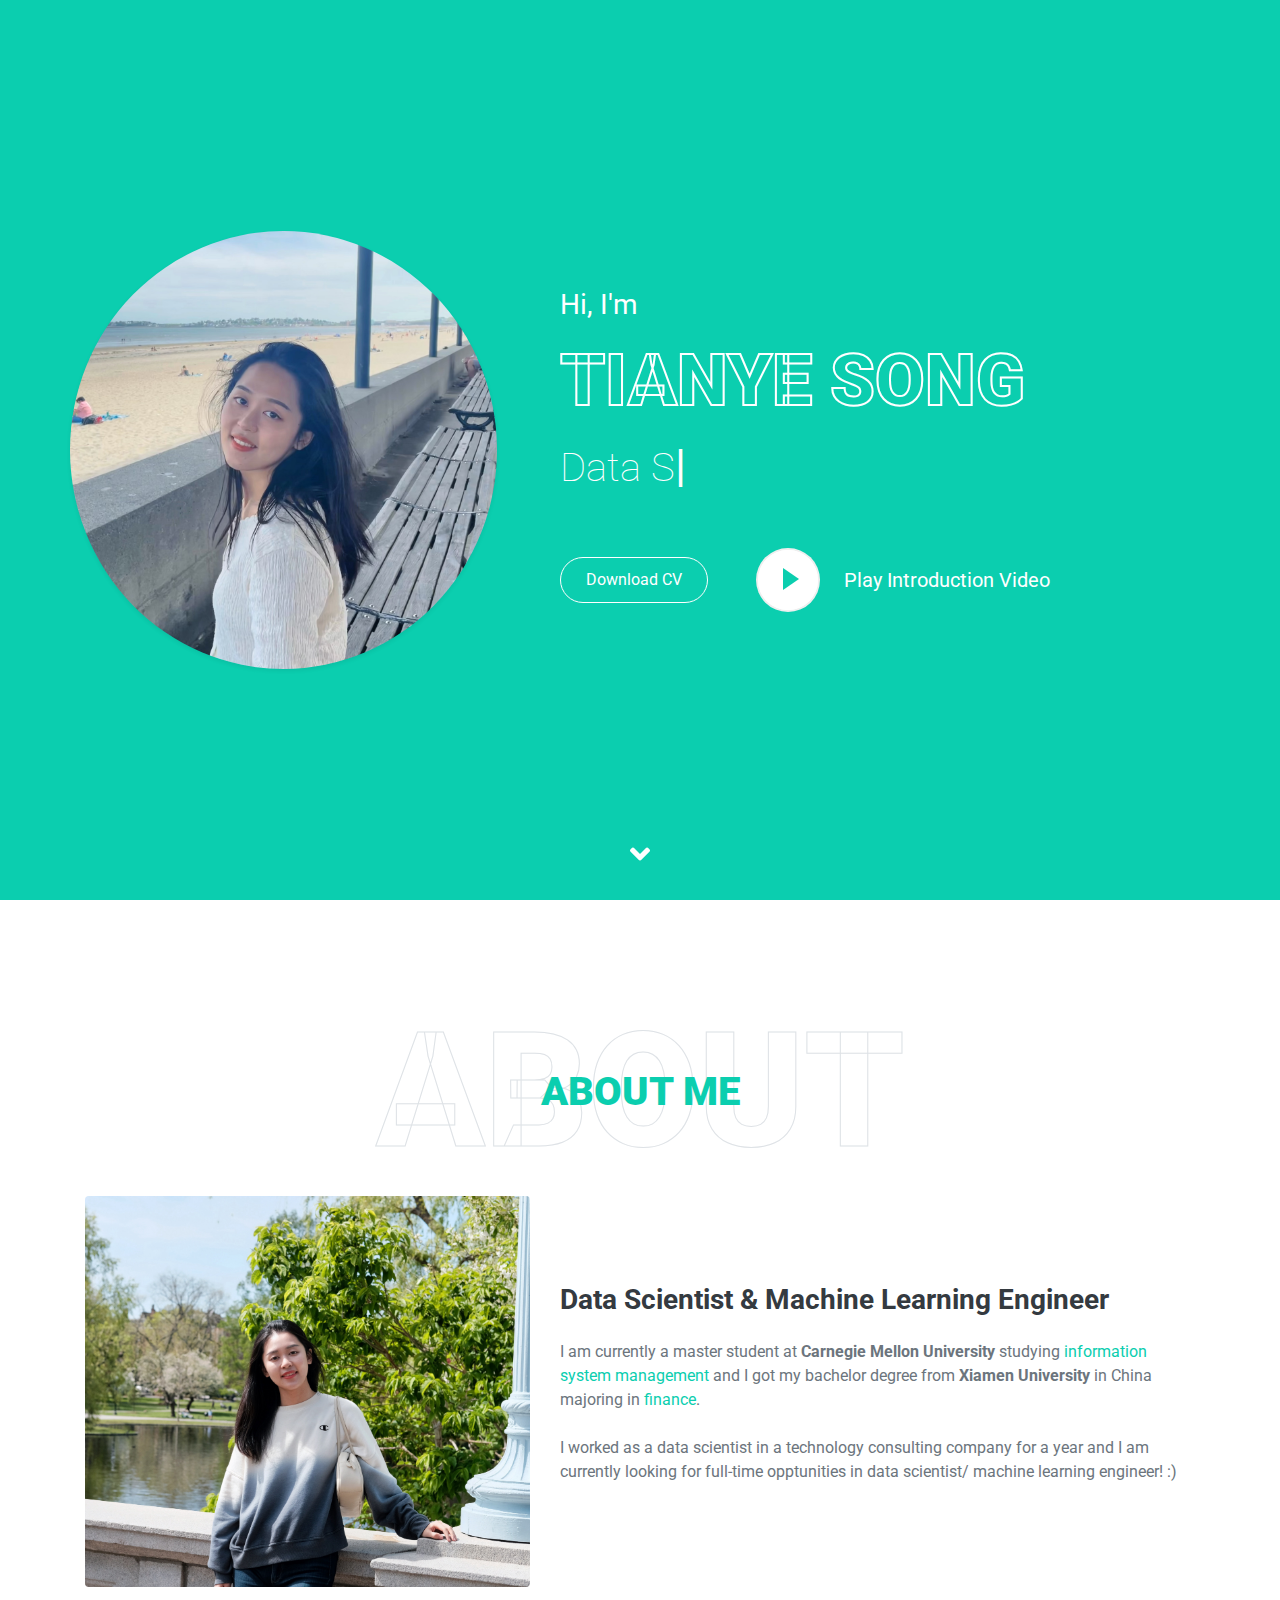
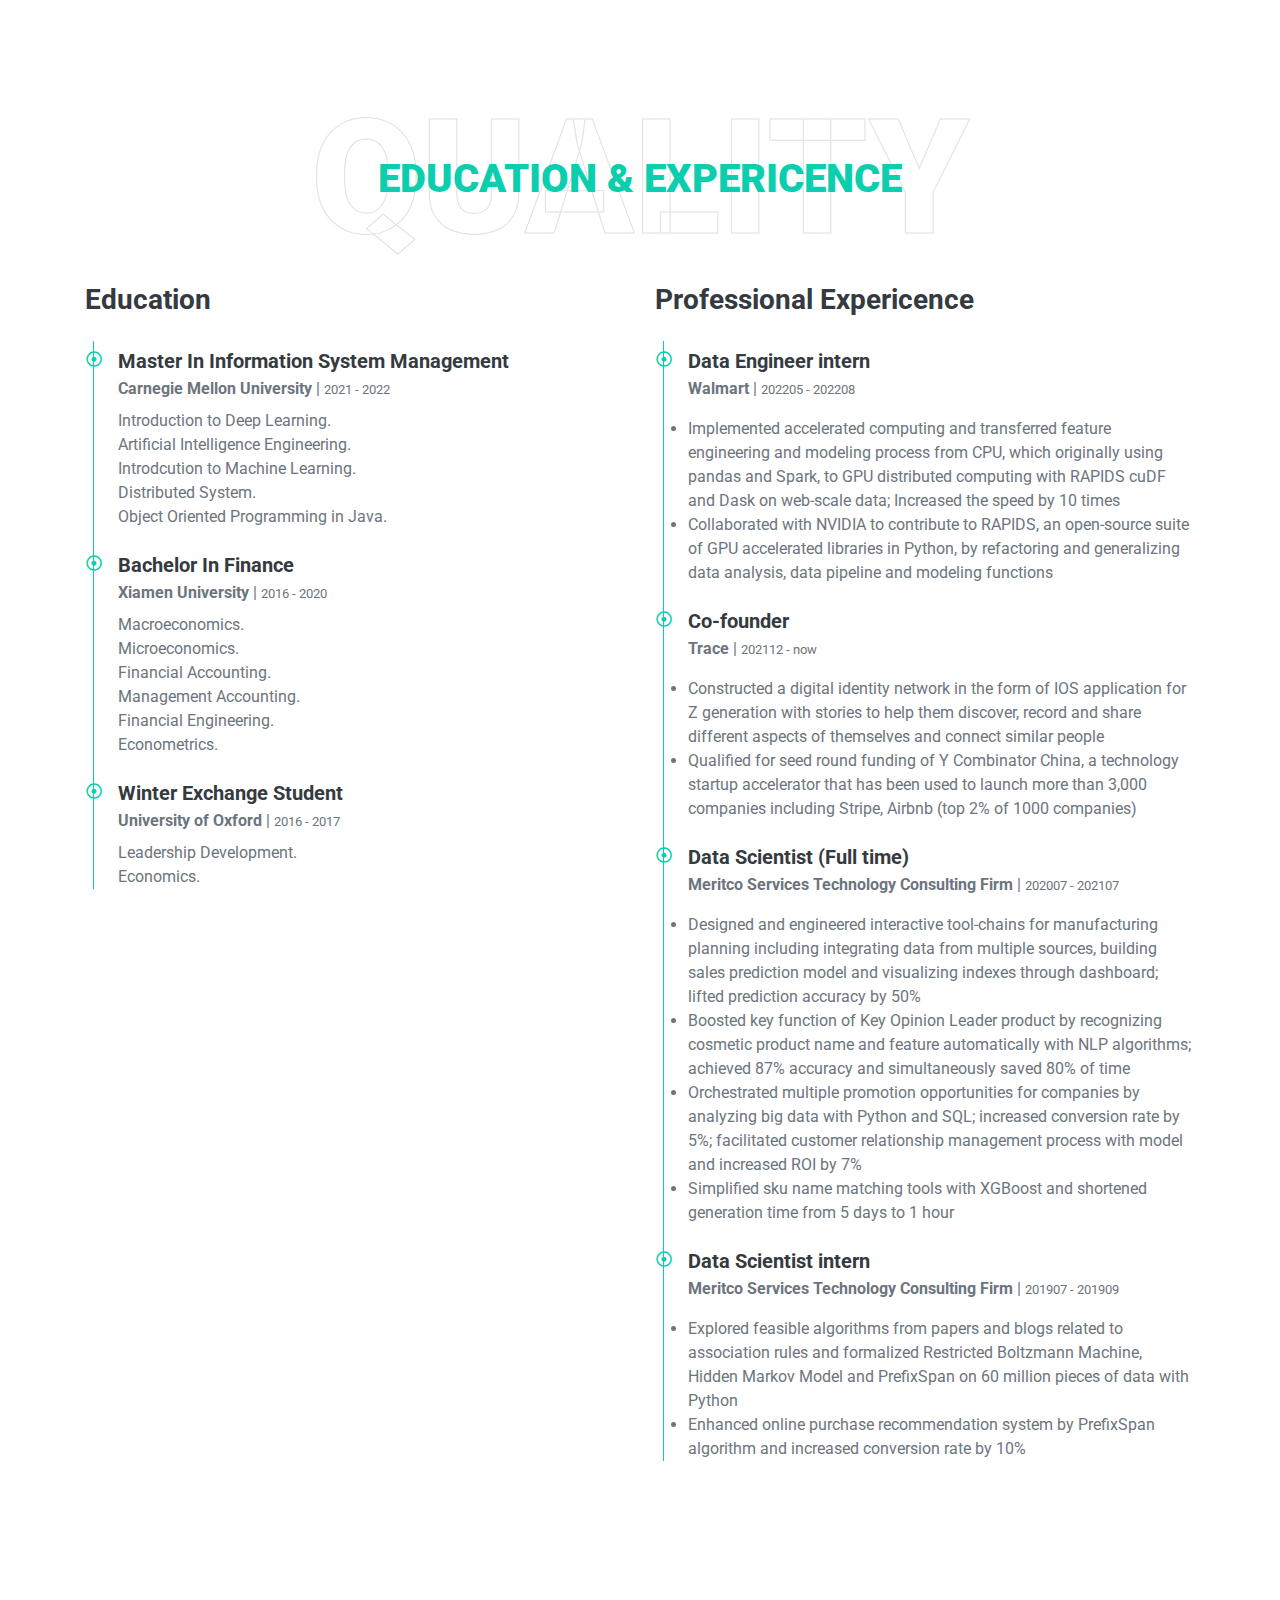
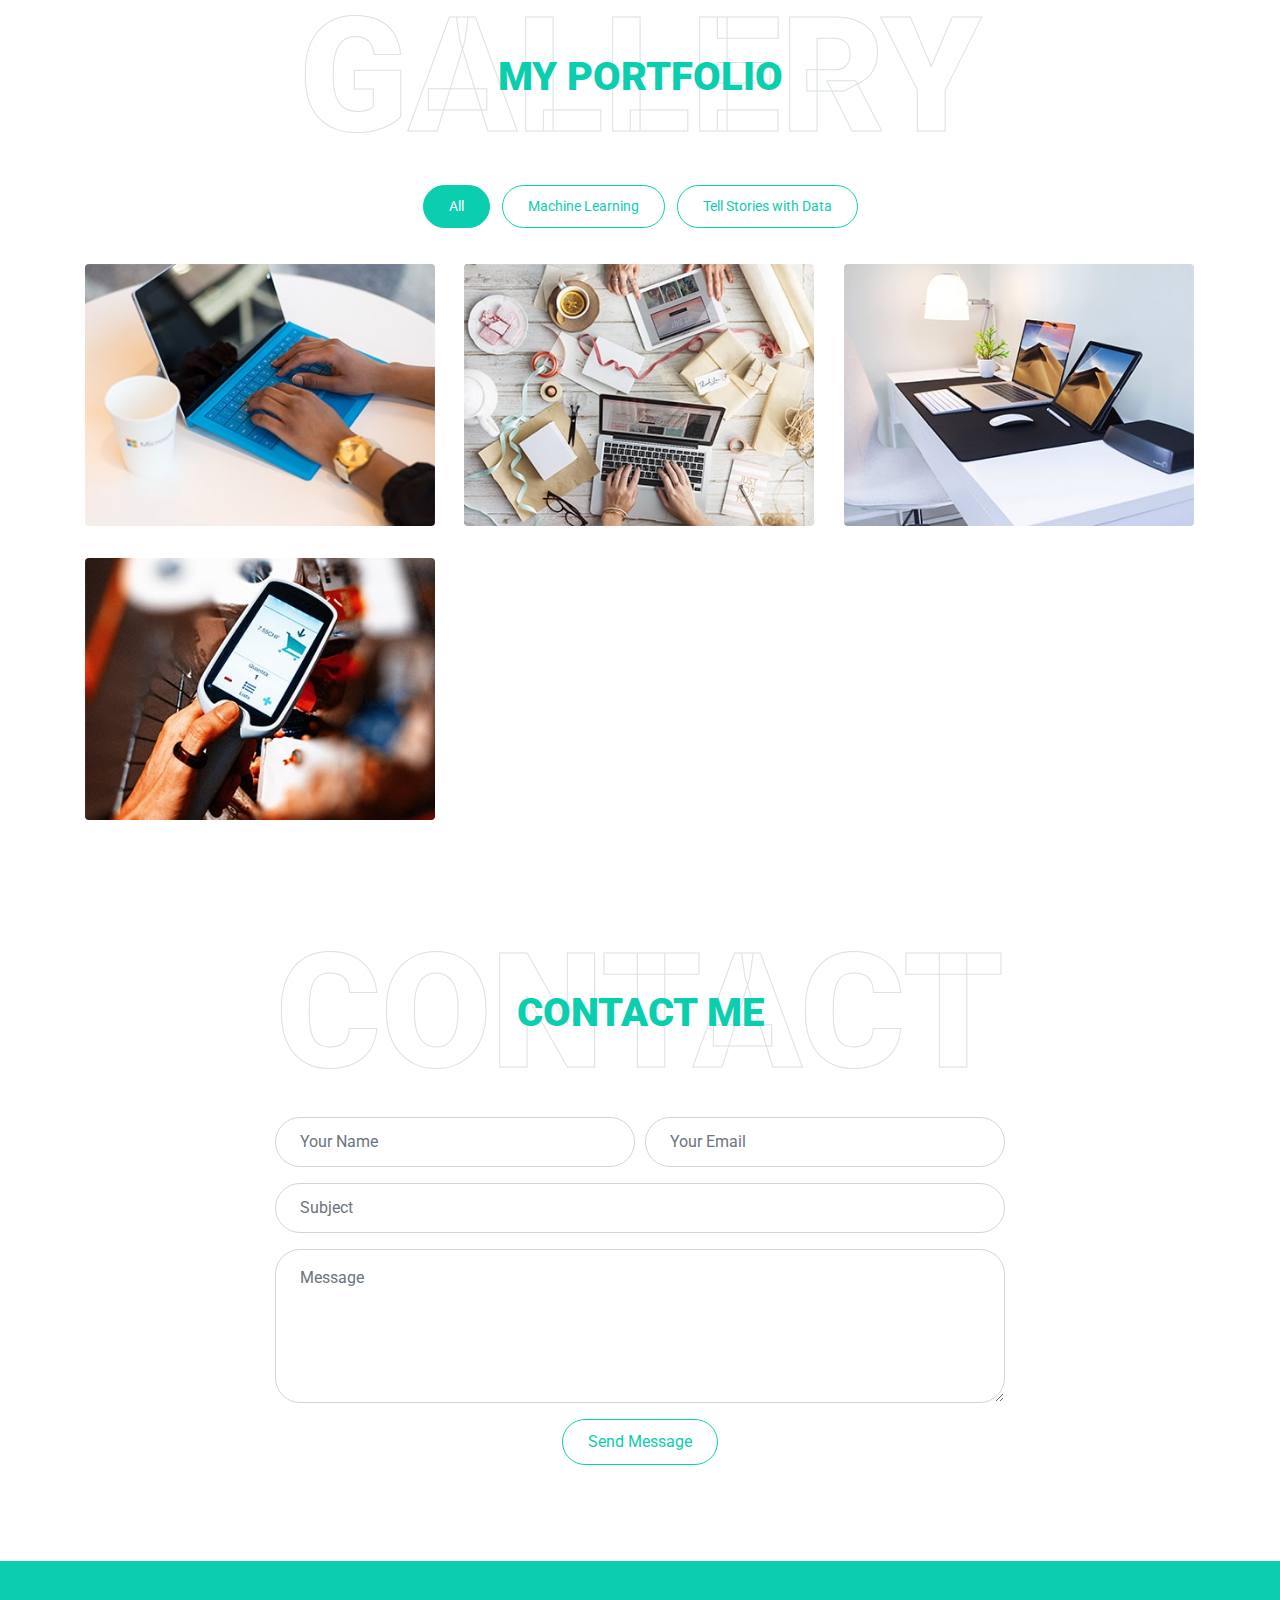
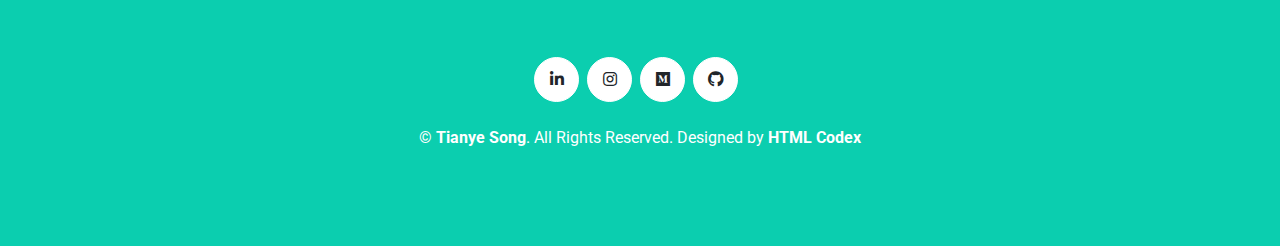
==== index.html @ fd09b171 "Update index.html" ====
<!DOCTYPE html>
<html lang="en">

<head>
    <meta charset="utf-8">
    <title>Tianye Song </title>
    <meta content="width=device-width, initial-scale=1.0" name="viewport">
    <meta content="Free HTML Templates" name="keywords">
    <meta content="Free HTML Templates" name="description">
    <meta name="google-site-verification" content="Ivy0AlROL-6E-N0RO29lekhv_WlIQPQWM5sAHKzjae8" />

    <!-- Favicon -->
    <link href="img/favicon.ico" rel="icon">

    <!-- Google Web Fonts -->
    <link rel="preconnect" href="https://fonts.gstatic.com">
    <link href="https://fonts.googleapis.com/css2?family=Roboto:wght@300;400;500;700;900&display=swap" rel="stylesheet"> 

    <!-- Font Awesome -->
    <link href="https://cdnjs.cloudflare.com/ajax/libs/font-awesome/5.10.0/css/all.min.css" rel="stylesheet">

    <!-- Libraries Stylesheet -->
    <link href="lib/owlcarousel/assets/owl.carousel.min.css" rel="stylesheet">
    <link href="lib/lightbox/css/lightbox.min.css" rel="stylesheet">

    <!-- Customized Bootstrap Stylesheet -->
    <link href="css/style.css" rel="stylesheet">
</head>

<body data-spy="scroll" data-target=".navbar" data-offset="51">
    <!-- Navbar Start -->
    <nav class="navbar fixed-top shadow-sm navbar-expand-lg bg-light navbar-light py-3 py-lg-0 px-lg-5">
        <a href="index.html" class="navbar-brand ml-lg-3">
            <h1 class="m-0 display-5"><span class="text-primary">To be free </span>and unafraid</h1>
        </a>
        <button type="button" class="navbar-toggler" data-toggle="collapse" data-target="#navbarCollapse">
            <span class="navbar-toggler-icon"></span>
        </button>
        <div class="collapse navbar-collapse px-lg-3" id="navbarCollapse">
            <div class="navbar-nav m-auto py-0">
                <a href="#home" class="nav-item nav-link active">Home</a>
                <a href="#about" class="nav-item nav-link">About</a>
               <a href="#qualification" class="nav-item nav-link">Experiences</a>
<!--                  <a href="#skill" class="nav-item nav-link">Skill</a> -->
<!--                 <a href="#service" class="nav-item nav-link">Service</a> -->
                <a href="#portfolio" class="nav-item nav-link">Portfolio</a>
<!--                 <a href="#testimonial" class="nav-item nav-link">Review</a> -->
<!--                 <a href="#blog" class="nav-item nav-link">Blog</a> -->
                <a href="#contact" class="nav-item nav-link">Contact</a>
            </div>
<!--             <a href="" class="btn btn-outline-primary d-none d-lg-block">Hire Me</a> -->
        </div>
    </nav>
    <!-- Navbar End -->


    <!-- Video Modal Start -->
    <div class="modal fade" id="videoModal" tabindex="-1" role="dialog" aria-labelledby="exampleModalLabel" aria-hidden="true">
        <div class="modal-dialog" role="document">
            <div class="modal-content">
                <div class="modal-body">
                    <button type="button" class="close" data-dismiss="modal" aria-label="Close">
                        <span aria-hidden="true">&times;</span>
                    </button>        
                    <!-- 16:9 aspect ratio -->
                    <div class="embed-responsive embed-responsive-16by9">
                        <iframe class="embed-responsive-item" src="" id="video"  allowscriptaccess="always" allow="autoplay"></iframe>
                    </div>
                </div>
            </div>
        </div>
    </div>
    <!-- Video Modal End -->


    <!-- Header Start -->
    <div class="container-fluid bg-primary d-flex align-items-center mb-5 py-5" id="home" style="min-height: 100vh;">
        <div class="container">
            <div class="row align-items-center">
                <div class="col-lg-5 px-5 pl-lg-0 pb-5 pb-lg-0">
                    <img class="img-fluid w-100 rounded-circle shadow-sm" src="img/profile.jpg" alt="">
                </div>
                <div class="col-lg-7 text-center text-lg-left">
                    <h3 class="text-white font-weight-normal mb-3">Hi, I'm</h3>
                    <h1 class="display-3 text-uppercase text-primary mb-2" style="-webkit-text-stroke: 2px #ffffff;">Tianye Song</h1>
                    <h1 class="typed-text-output d-inline font-weight-lighter text-white"></h1>
                    <div class="typed-text d-none">Data Scientist, Machine Learning Engineer, Applied Scientist</div>
                    <div class="d-flex align-items-center justify-content-center justify-content-lg-start pt-5">
                        <a href="files/tianye_song_resume.pdf" class="btn btn-outline-light mr-5">Download CV</a>
                        <button type="button" class="btn-play" data-toggle="modal"
                            data-src="https://www.youtube.com/embed/rq_XcOdwMSY" data-target="#videoModal">
                            <span></span>
                        </button>
                        <h5 class="font-weight-normal text-white m-0 ml-4 d-none d-sm-block">Play Introduction Video</h5>
                    </div>
                </div>
            </div>
        </div>
    </div>
    <!-- Header End -->


    <!-- About Start -->
    <div class="container-fluid py-5" id="about">
        <div class="container">
            <div class="position-relative d-flex align-items-center justify-content-center">
                <h1 class="display-1 text-uppercase text-white" style="-webkit-text-stroke: 1px #dee2e6;">About</h1>
                <h1 class="position-absolute text-uppercase text-primary">About Me</h1>
            </div>
            <div class="row align-items-center">
                <div class="col-lg-5 pb-4 pb-lg-0">
                    <img class="img-fluid rounded w-100" src="img/about.jpg" alt="">
                </div>
                <div class="col-lg-7">
                    <h3 class="mb-4">Data Scientist & Machine Learning Engineer</h3>
                    <p> I am currently a master student at <strong>Carnegie Mellon University</strong> 
                        studying <a href="https://www.heinz.cmu.edu/programs/information-systems-management-master/">information system management</a> 
                        and I got my bachelor degree from <strong>Xiamen University</strong> 
                        in China majoring in <a href="https://soe.xmu.edu.cn/english/">finance</a>.
                        <br />
                        <br />
			I worked as a data scientist in a technology consulting company for a year 
                        and I am currently looking for full-time opptunities in data scientist/ machine learning engineer! :)</p>
<!--                     <div class="row mb-3">
                        <div class="col-sm-6 py-2"><h6>Name: <span class="text-secondary">Kate Winslet</span></h6></div>
                        <div class="col-sm-6 py-2"><h6>Birthday: <span class="text-secondary">1 April 1990</span></h6></div>
                        <div class="col-sm-6 py-2"><h6>Degree: <span class="text-secondary">Master</span></h6></div>
                        <div class="col-sm-6 py-2"><h6>Experience: <span class="text-secondary">10 Years</span></h6></div>
                        <div class="col-sm-6 py-2"><h6>Phone: <span class="text-secondary">+012 345 6789</span></h6></div>
                        <div class="col-sm-6 py-2"><h6>Email: <span class="text-secondary">info@example.com</span></h6></div>
                        <div class="col-sm-6 py-2"><h6>Address: <span class="text-secondary">123 Street, New York, USA</span></h6></div>
                        <div class="col-sm-6 py-2"><h6>Freelance: <span class="text-secondary">Available</span></h6></div>
                    </div>
                    <a href="" class="btn btn-outline-primary mr-4">Hire Me</a>
                    <a href="" class="btn btn-outline-primary">Learn More</a> -->
                </div>
            </div>
        </div>
    </div>
    <!-- About End -->


    <!-- Qualification Start -->
    <div class="container-fluid py-5" id="qualification">
        <div class="container">
            <div class="position-relative d-flex align-items-center justify-content-center">
                <h1 class="display-1 text-uppercase text-white" style="-webkit-text-stroke: 1px #dee2e6;">Quality</h1>
                <h1 class="position-absolute text-uppercase text-primary">Education & Expericence</h1>
            </div>
            <div class="row align-items-flex-end">
                <div class="col-lg-6">
                    <h3 class="mb-4">Education</h3>
                    <div class="border-left border-primary pt-2 pl-4 ml-2">
                        <div class="position-relative mb-4">
                            <i class="far fa-dot-circle text-primary position-absolute" style="top: 2px; left: -32px;"></i>
                            <h5 class="font-weight-bold mb-1">Master In Information System Management</h5>
                            <p class="mb-2"><strong>Carnegie Mellon University</strong> | <small>2021 - 2022</small></p>
                            <p> Introduction to Deep Learning. <br />
                                Artificial Intelligence Engineering.<br />
                                Introdcution to Machine Learning. <br />
                                Distributed System.<br />
                                Object Oriented Programming in Java.</p>
                        </div>
                        <div class="position-relative mb-4">
                            <i class="far fa-dot-circle text-primary position-absolute" style="top: 2px; left: -32px;"></i>
                            <h5 class="font-weight-bold mb-1">Bachelor In Finance</h5>
                            <p class="mb-2"><strong>Xiamen University</strong> | <small>2016 - 2020</small></p>
                            <p> Macroeconomics.<br />
                                Microeconomics.<br />
                                Financial Accounting.<br />
                                Management Accounting.<br />
                                Financial Engineering. <br />
                                Econometrics.</p>
                        </div>
                        <div class="position-relative mb-4">
                            <i class="far fa-dot-circle text-primary position-absolute" style="top: 2px; left: -32px;"></i>
                            <h5 class="font-weight-bold mb-1">Winter Exchange Student</h5>
                            <p class="mb-2"><strong>University of Oxford</strong> | <small>2016 - 2017</small></p>
                            <p>Leadership Development. <br />
                               Economics. 
                            </p>
                        </div>
                    </div>
                </div>
                <div class="col-lg-6">
                    <h3 class="mb-4">Professional Expericence</h3>
                    <div class="border-left border-primary pt-2 pl-4 ml-2">
                        <div class="position-relative mb-4">
                            <i class="far fa-dot-circle text-primary position-absolute" style="top: 2px; left: -32px;"></i>
                            <h5 class="font-weight-bold mb-1">Data Engineer intern</h5>
                            <p class="mb-2"><strong>Walmart</strong> | <small>202205 - 202208</small></p>
                            <p> <li>Implemented accelerated computing and transferred feature engineering and modeling process from CPU,
				    which originally using pandas and Spark, 
				    to GPU distributed computing with RAPIDS cuDF and Dask on web-scale data;
				    Increased the speed by 10 times </li>
				 <li>Collaborated with NVIDIA to contribute to RAPIDS, 
				    an open-source suite of GPU accelerated libraries in Python,
				    by refactoring and generalizing data analysis, 
				    data pipeline and modeling functions </li></p>
                        </div>
                        <div class="position-relative mb-4">
                            <i class="far fa-dot-circle text-primary position-absolute" style="top: 2px; left: -32px;"></i>
                            <h5 class="font-weight-bold mb-1">Co-founder</h5>
                            <p class="mb-2"><strong>Trace</strong> | <small>202112 - now</small></p>
                            <p> <li>Constructed a digital identity network in the form of IOS application for Z generation 
				    with stories to help them discover, record and share different aspects of themselves 
				    and connect similar people</li> 
				    <li>Qualified for seed round funding of Y Combinator China,
				    a technology startup accelerator that has been used to launch more than 3,000 companies 
					    including Stripe, Airbnb (top 2% of 1000 companies)</li>
				</p>
                        </div>
                        <div class="position-relative mb-4">
                            <i class="far fa-dot-circle text-primary position-absolute" style="top: 2px; left: -32px;"></i>
                            <h5 class="font-weight-bold mb-1">Data Scientist (Full time) </h5>
                            <p class="mb-2"><strong>Meritco Services Technology Consulting Firm</strong> | <small>202007 - 202107</small></p>
                            <p> <li>Designed and engineered interactive tool-chains for manufacturing planning 
				including integrating data from multiple sources, 
				building sales prediction model and visualizing indexes through dashboard;
				lifted prediction accuracy by 50% </li>
				<li>Boosted key function of Key Opinion Leader product by recognizing cosmetic product name and feature automatically 
				with NLP algorithms; achieved 87% accuracy and simultaneously saved 80% of time </li>
				<li>Orchestrated multiple promotion opportunities for companies by analyzing big data with Python and SQL; 
				increased conversion rate by 5%; facilitated customer relationship management process with model and increased ROI by 7% </li>
				<li>Simplified sku name matching tools with XGBoost and shortened generation time from 5 days to 1 hour</li>
				</p>
                        </div>
			<div class="position-relative mb-4">
                            <i class="far fa-dot-circle text-primary position-absolute" style="top: 2px; left: -32px;"></i>
                            <h5 class="font-weight-bold mb-1">Data Scientist intern </h5>
                            <p class="mb-2"><strong>Meritco Services Technology Consulting Firm</strong> | <small>201907 - 201909</small></p>
                            <p> <li>Explored feasible algorithms from papers and blogs related to association rules and formalized Restricted Boltzmann Machine, 
				Hidden Markov Model and PrefixSpan on 60 million pieces of data with Python</li>
				<li>Enhanced online purchase recommendation system by PrefixSpan algorithm and increased conversion rate by 10%</li>
				</p>
                        </div>
                    </div>
                </div>
            </div>
        </div>
    </div>
    <!-- Qualification End -->


<!-- Skill Start -->
<!--     <div class="container-fluid py-5" id="skill">
        <div class="container">
            <div class="position-relative d-flex align-items-center justify-content-center">
                <h1 class="display-1 text-uppercase text-white" style="-webkit-text-stroke: 1px #dee2e6;">Skills</h1>
                <h1 class="position-absolute text-uppercase text-primary">My Skills</h1>
            </div>
            <div class="row align-items-center">
                <div class="col-md-6">
                    <div class="skill mb-4">
                        <div class="d-flex justify-content-between">
                            <h6 class="font-weight-bold">HTML</h6>
                            <h6 class="font-weight-bold">95%</h6>
                        </div>
                        <div class="progress">
                            <div class="progress-bar bg-primary" role="progressbar" aria-valuenow="95" aria-valuemin="0" aria-valuemax="100"></div>
                        </div>
                    </div>
                    <div class="skill mb-4">
                        <div class="d-flex justify-content-between">
                            <h6 class="font-weight-bold">CSS</h6>
                            <h6 class="font-weight-bold">85%</h6>
                        </div>
                        <div class="progress">
                            <div class="progress-bar bg-warning" role="progressbar" aria-valuenow="85" aria-valuemin="0" aria-valuemax="100"></div>
                        </div>
                    </div>
                    <div class="skill mb-4">
                        <div class="d-flex justify-content-between">
                            <h6 class="font-weight-bold">PHP</h6>
                            <h6 class="font-weight-bold">90%</h6>
                        </div>
                        <div class="progress">
                            <div class="progress-bar bg-danger" role="progressbar" aria-valuenow="90" aria-valuemin="0" aria-valuemax="100"></div>
                        </div>
                    </div>
                </div>
                <div class="col-md-6">
                    <div class="skill mb-4">
                        <div class="d-flex justify-content-between">
                            <h6 class="font-weight-bold">Javascript</h6>
                            <h6 class="font-weight-bold">90%</h6>
                        </div>
                        <div class="progress">
                            <div class="progress-bar bg-danger" role="progressbar" aria-valuenow="90" aria-valuemin="0" aria-valuemax="100"></div>
                        </div>
                    </div>
                    <div class="skill mb-4">
                        <div class="d-flex justify-content-between">
                            <h6 class="font-weight-bold">Angular JS</h6>
                            <h6 class="font-weight-bold">95%</h6>
                        </div>
                        <div class="progress">
                            <div class="progress-bar bg-dark" role="progressbar" aria-valuenow="95" aria-valuemin="0" aria-valuemax="100"></div>
                        </div>
                    </div>
                    <div class="skill mb-4">
                        <div class="d-flex justify-content-between">
                            <h6 class="font-weight-bold">Wordpress</h6>
                            <h6 class="font-weight-bold">85%</h6>
                        </div>
                        <div class="progress">
                            <div class="progress-bar bg-info" role="progressbar" aria-valuenow="85" aria-valuemin="0" aria-valuemax="100"></div>
                        </div>
                    </div>
                </div>
            </div>
        </div>
    </div> -->
    <!-- Skill End -->


    <!-- Services Start -->
<!--     <div class="container-fluid pt-5" id="service">
        <div class="container">
            <div class="position-relative d-flex align-items-center justify-content-center">
                <h1 class="display-1 text-uppercase text-white" style="-webkit-text-stroke: 1px #dee2e6;">Service</h1>
                <h1 class="position-absolute text-uppercase text-primary">My Services</h1>
            </div>
            <div class="row pb-3">
                <div class="col-lg-4 col-md-6 text-center mb-5">
                    <div class="d-flex align-items-center justify-content-center mb-4">
                        <i class="fa fa-2x fa-laptop service-icon bg-primary text-white mr-3"></i>
                        <h4 class="font-weight-bold m-0">Web Design</h4>
                    </div>
                    <p>Justo sit justo eos amet tempor amet clita amet ipsum eos elitr. Amet lorem lorem lorem est amet labore eirmod erat clita</p>
                    <a class="border-bottom border-primary text-decoration-none" href="">Read More</a>
                </div>
                <div class="col-lg-4 col-md-6 text-center mb-5">
                    <div class="d-flex align-items-center justify-content-center mb-4">
                        <i class="fa fa-2x fa-laptop-code service-icon bg-primary text-white mr-3"></i>
                        <h4 class="font-weight-bold m-0">Web Development</h4>
                    </div>
                    <p>Justo sit justo eos amet tempor amet clita amet ipsum eos elitr. Amet lorem lorem lorem est amet labore eirmod erat clita</p>
                    <a class="border-bottom border-primary text-decoration-none" href="">Read More</a>
                </div>
                <div class="col-lg-4 col-md-6 text-center mb-5">
                    <div class="d-flex align-items-center justify-content-center mb-4">
                        <i class="fab fa-2x fa-android service-icon bg-primary text-white mr-3"></i>
                        <h4 class="font-weight-bold m-0">Apps Design</h4>
                    </div>
                    <p>Justo sit justo eos amet tempor amet clita amet ipsum eos elitr. Amet lorem lorem lorem est amet labore eirmod erat clita</p>
                    <a class="border-bottom border-primary text-decoration-none" href="">Read More</a>
                </div>
                <div class="col-lg-4 col-md-6 text-center mb-5">
                    <div class="d-flex align-items-center justify-content-center mb-4">
                        <i class="fab fa-2x fa-apple service-icon bg-primary text-white mr-3"></i>
                        <h4 class="font-weight-bold m-0">Apps Development</h4>
                    </div>
                    <p>Justo sit justo eos amet tempor amet clita amet ipsum eos elitr. Amet lorem lorem lorem est amet labore eirmod erat clita</p>
                    <a class="border-bottom border-primary text-decoration-none" href="">Read More</a>
                </div>
                <div class="col-lg-4 col-md-6 text-center mb-5">
                    <div class="d-flex align-items-center justify-content-center mb-4">
                        <i class="fa fa-2x fa-search service-icon bg-primary text-white mr-3"></i>
                        <h4 class="font-weight-bold m-0">SEO</h4>
                    </div>
                    <p>Justo sit justo eos amet tempor amet clita amet ipsum eos elitr. Amet lorem lorem lorem est amet labore eirmod erat clita</p>
                    <a class="border-bottom border-primary text-decoration-none" href="">Read More</a>
                </div>
                <div class="col-lg-4 col-md-6 text-center mb-5">
                    <div class="d-flex align-items-center justify-content-center mb-4">
                        <i class="fa fa-2x fa-edit service-icon bg-primary text-white mr-3"></i>
                        <h4 class="font-weight-bold m-0">Content Creating</h4>
                    </div>
                    <p>Justo sit justo eos amet tempor amet clita amet ipsum eos elitr. Amet lorem lorem lorem est amet labore eirmod erat clita</p>
                    <a class="border-bottom border-primary text-decoration-none" href="">Read More</a>
                </div>
            </div>
        </div>
    </div> -->
    <!-- Services End --> 


    <!-- Portfolio Start -->
    <div class="container-fluid pt-5 pb-3" id="portfolio">
        <div class="container">
            <div class="position-relative d-flex align-items-center justify-content-center">
                <h1 class="display-1 text-uppercase text-white" style="-webkit-text-stroke: 1px #dee2e6;">Gallery</h1>
                <h1 class="position-absolute text-uppercase text-primary">My Portfolio</h1>
            </div>
            <div class="row">
                <div class="col-12 text-center mb-2">
                    <ul class="list-inline mb-4" id="portfolio-flters">
                        <li class="btn btn-sm btn-outline-primary m-1 active"  data-filter="*">All</li>
                        <li class="btn btn-sm btn-outline-primary m-1" data-filter=".first">Machine Learning</li>
                        <li class="btn btn-sm btn-outline-primary m-1" data-filter=".second">Tell Stories with Data</li>
<!--                         <li class="btn btn-sm btn-outline-primary m-1" data-filter=".third">Marketing</li> -->
                    </ul>
                </div>
            </div>
            <div class="row portfolio-container">
                <div class="col-lg-4 col-md-6 mb-4 portfolio-item first">
                    <div class="position-relative overflow-hidden mb-2">
                        <img class="img-fluid rounded w-100" src="img/portfolio-1.jpg" alt="Machine Learning Model From Scratch">
                        <div class="portfolio-btn bg-primary d-flex align-items-center justify-content-center">
                            <a href="https://github.com/Tianye-Song/ML_model_from_scratch">
                                <i class="fa fa-plus text-white" style="font-size: 60px;"></i>
                            </a>
                        </div>
                    </div>
                </div>
                <div class="col-lg-4 col-md-6 mb-4 portfolio-item first">
                    <div class="position-relative overflow-hidden mb-2">
                        <img class="img-fluid rounded w-100" src="img/portfolio-2.jpg" alt="">
                        <div class="portfolio-btn bg-primary d-flex align-items-center justify-content-center">
                            <a href="https://github.com/Tianye-Song/Assortment-Optimization" >
                                <i class="fa fa-plus text-white" style="font-size: 60px;"></i>
                            </a>
                        </div>
                    </div>
                </div>
                <div class="col-lg-4 col-md-6 mb-4 portfolio-item first">
                    <div class="position-relative overflow-hidden mb-2">
                        <img class="img-fluid rounded w-100" src="img/portfolio-3.jpg" alt="">
                        <div class="portfolio-btn bg-primary d-flex align-items-center justify-content-center">
                            <a href="https://github.com/Tianye-Song/Autoencoder" >
                                <i class="fa fa-plus text-white" style="font-size: 60px;"></i>
                            </a>
                        </div>
                    </div>
                </div>
                <div class="col-lg-4 col-md-6 mb-4 portfolio-item second">
                    <div class="position-relative overflow-hidden mb-2">
                        <img class="img-fluid rounded w-100" src="img/portfolio-4.jpg" alt="">
                        <div class="portfolio-btn bg-primary d-flex align-items-center justify-content-center">
                            <a href="https://data.oecd.org/chart/6Ofr" data-lightbox="portfolio">
                                <i class="fa fa-plus text-white" style="font-size: 60px;"></i>
                            </a>
                        </div>
                    </div>
                </div>
<!--                 <div class="col-lg-4 col-md-6 mb-4 portfolio-item second">
                    <div class="position-relative overflow-hidden mb-2">
                        <img class="img-fluid rounded w-100" src="img/portfolio-5.jpg" alt="">
                        <div class="portfolio-btn bg-primary d-flex align-items-center justify-content-center">
                            <a href="img/portfolio-5.jpg" data-lightbox="portfolio">
                                <i class="fa fa-plus text-white" style="font-size: 60px;"></i>
                            </a>
                        </div>
                    </div>
                </div>
                <div class="col-lg-4 col-md-6 mb-4 portfolio-item third">
                    <div class="position-relative overflow-hidden mb-2">
                        <img class="img-fluid rounded w-100" src="img/portfolio-6.jpg" alt="">
                        <div class="portfolio-btn bg-primary d-flex align-items-center justify-content-center">
                            <a href="img/portfolio-6.jpg" data-lightbox="portfolio">
                                <i class="fa fa-plus text-white" style="font-size: 60px;"></i>
                            </a>
                        </div>
                    </div>
                </div> -->
            </div>
        </div>
    </div>
    <!-- Portfolio End -->


 <!-- Testimonial Start -->
<!--     <div class="container-fluid py-5" id="testimonial">
        <div class="container">
            <div class="position-relative d-flex align-items-center justify-content-center">
                <h1 class="display-1 text-uppercase text-white" style="-webkit-text-stroke: 1px #dee2e6;">Review</h1>
                <h1 class="position-absolute text-uppercase text-primary">Clients Say</h1>
            </div>
            <div class="row justify-content-center">
                <div class="col-lg-8">
                    <div class="owl-carousel testimonial-carousel">
                        <div class="text-center">
                            <i class="fa fa-3x fa-quote-left text-primary mb-4"></i>
                            <h4 class="font-weight-light mb-4">Dolor eirmod diam stet kasd sed. Aliqu rebum est eos. Rebum elitr dolore et eos labore, stet justo sed est sed. Diam sed sed dolor stet accusam amet eirmod eos, labore diam clita</h4>
                            <img class="img-fluid rounded-circle mx-auto mb-3" src="img/testimonial-1.jpg" style="width: 80px; height: 80px;">
                            <h5 class="font-weight-bold m-0">Client Name</h5>
                            <span>Profession</span>
                        </div>
                        <div class="text-center">
                            <i class="fa fa-3x fa-quote-left text-primary mb-4"></i>
                            <h4 class="font-weight-light mb-4">Dolor eirmod diam stet kasd sed. Aliqu rebum est eos. Rebum elitr dolore et eos labore, stet justo sed est sed. Diam sed sed dolor stet accusam amet eirmod eos, labore diam clita</h4>
                            <img class="img-fluid rounded-circle mx-auto mb-3" src="img/testimonial-2.jpg" style="width: 80px; height: 80px;">
                            <h5 class="font-weight-bold m-0">Client Name</h5>
                            <span>Profession</span>
                        </div>
                        <div class="text-center">
                            <i class="fa fa-3x fa-quote-left text-primary mb-4"></i>
                            <h4 class="font-weight-light mb-4">Dolor eirmod diam stet kasd sed. Aliqu rebum est eos. Rebum elitr dolore et eos labore, stet justo sed est sed. Diam sed sed dolor stet accusam amet eirmod eos, labore diam clita</h4>
                            <img class="img-fluid rounded-circle mx-auto mb-3" src="img/testimonial-3.jpg" style="width: 80px; height: 80px;">
                            <h5 class="font-weight-bold m-0">Client Name</h5>
                            <span>Profession</span>
                        </div>
                    </div>
                </div>
            </div>
        </div>
    </div> -->
    <!-- Testimonial End -->


    <!-- Blog Start -->
<!--     <div class="container-fluid pt-5" id="blog">
        <div class="container">
            <div class="position-relative d-flex align-items-center justify-content-center">
                <h1 class="display-1 text-uppercase text-white" style="-webkit-text-stroke: 1px #dee2e6;">Blog</h1>
                <h1 class="position-absolute text-uppercase text-primary">Latest Blog</h1>
            </div>
            <div class="row">
                <div class="col-lg-4 mb-5">
                    <div class="position-relative mb-4">
                        <img class="img-fluid rounded w-100" src="img/blog-1.jpg" alt="">
                        <div class="blog-date">
                            <h4 class="font-weight-bold mb-n1">01</h4>
                            <small class="text-white text-uppercase">Jan</small>
                        </div>
                    </div>
                    <h5 class="font-weight-medium mb-4">Rebum lorem no eos ut ipsum diam tempor sed rebum elitr ipsum</h5>
                    <a class="btn btn-sm btn-outline-primary py-2" href="">Read More</a>
                </div>
                <div class="col-lg-4 mb-5">
                    <div class="position-relative mb-4">
                        <img class="img-fluid rounded w-100" src="img/blog-2.jpg" alt="">
                        <div class="blog-date">
                            <h4 class="font-weight-bold mb-n1">01</h4>
                            <small class="text-white text-uppercase">Jan</small>
                        </div>
                    </div>
                    <h5 class="font-weight-medium mb-4">Rebum lorem no eos ut ipsum diam tempor sed rebum elitr ipsum</h5>
                    <a class="btn btn-sm btn-outline-primary py-2" href="">Read More</a>
                </div>
                <div class="col-lg-4 mb-5">
                    <div class="position-relative mb-4">
                        <img class="img-fluid rounded w-100" src="img/blog-3.jpg" alt="">
                        <div class="blog-date">
                            <h4 class="font-weight-bold mb-n1">01</h4>
                            <small class="text-white text-uppercase">Jan</small>
                        </div>
                    </div>
                    <h5 class="font-weight-medium mb-4">Rebum lorem no eos ut ipsum diam tempor sed rebum elitr ipsum</h5>
                    <a class="btn btn-sm btn-outline-primary py-2" href="">Read More</a>
                </div>
            </div>
        </div>
    </div> -->
    <!-- Blog End -->



	
	
    <!-- Contact Start -->
    <div class="container-fluid py-5" id="contact">
        <div class="container">
            <div class="position-relative d-flex align-items-center justify-content-center">
                <h1 class="display-1 text-uppercase text-white" style="-webkit-text-stroke: 1px #dee2e6;">Contact</h1>
                <h1 class="position-absolute text-uppercase text-primary">Contact Me</h1>
            </div>
            <div class="row justify-content-center">
                <div class="col-lg-8">
                    <div class="contact-form text-center">
                        <div id="success"></div>
                        <form action="https://formspree.io/f/mrgjwzdr", method="POST">
                            <div class="form-row">
                                <div class="control-group col-sm-6">
                                    <input type="text" class="form-control p-4" name="name" id="name"  placeholder="Your Name"
                                        required="required" data-validation-required-message="Please enter your name" />
                                    <p class="help-block text-danger"></p>
                                </div>
                                <div class="control-group col-sm-6">
                                    <input type="email" class="form-control p-4" type="email" name="email" id="email" placeholder="Your Email"
                                        required="required" data-validation-required-message="Please enter your email" />
                                    <p class="help-block text-danger"></p>
                                </div>
                            </div>
                            <div class="control-group">
                                <input type="text" class="form-control p-4" name="subject" id="subject" placeholder="Subject"
                                    required="required" data-validation-required-message="Please enter a subject" />
                                <p class="help-block text-danger"></p>
                            </div>
                            <div class="control-group">
                                <textarea class="form-control py-3 px-4" rows="5" name="message" id="message" placeholder="Message"
                                    required="required"
                                    data-validation-required-message="Please enter your message"></textarea>
                                <p class="help-block text-danger"></p>
                            </div>
                            <div>
                                <button class="btn btn-outline-primary" type="submit" id="sendMessageButton">Send
                                    Message</button>
                            </div>
                        </form>
                    </div>
                </div>
            </div>
        </div>
    </div>
    <!-- Contact End -->


    <!-- Footer Start -->
    <div class="container-fluid bg-primary text-white mt-5 py-5 px-sm-3 px-md-5">
        <div class="container text-center py-5">
            <div class="d-flex justify-content-center mb-4">
<!--                 <a class="btn btn-light btn-social mr-2" href="#"><i class="fab fa-twitter"></i></a> -->
<!--                 <a class="btn btn-light btn-social mr-2" href="#"><i class="fab fa-facebook-f"></i></a> -->
                <a class="btn btn-light btn-social mr-2" href="https://www.linkedin.com/in/tianye-song/"><i class="fab fa-linkedin-in"></i></a>
                <a class="btn btn-light btn-social mr-2" href="https://www.instagram.com/tianye.song_/"><i class="fab fa-instagram"></i></a> 
		<a class="btn btn-light btn-social mr-2" href="https://medium.com/@tianyes"><i class="fab fa-medium"></i></a> 
		<a class="btn btn-light btn-social mr-2" href="https://github.com/tianye-song"><i class="fab fa-github"></i></a> 
            </div>
<!--             <div class="d-flex justify-content-center mb-3">
                <a class="text-white" href="#">Privacy</a>
                <span class="px-3">|</span>
                <a class="text-white" href="#">Terms</a>
                <span class="px-3">|</span>
                <a class="text-white" href="#">FAQs</a>
                <span class="px-3">|</span>
                <a class="text-white" href="#">Help</a>
            </div> -->
            <p class="m-0">&copy; <a class="text-white font-weight-bold" href="#">Tianye Song</a>. All Rights Reserved. Designed by <a class="text-white font-weight-bold" href="https://htmlcodex.com">HTML Codex</a>
            </p>
        </div>
    </div>
    <!-- Footer End -->

    <!-- Scroll to Bottom -->
    <i class="fa fa-2x fa-angle-down text-white scroll-to-bottom"></i>

    <!-- Back to Top -->
    <a href="#" class="btn btn-outline-dark px-0 back-to-top"><i class="fa fa-angle-double-up"></i></a>


    <!-- JavaScript Libraries -->
    <script src="https://code.jquery.com/jquery-3.4.1.min.js"></script>
    <script src="https://stackpath.bootstrapcdn.com/bootstrap/4.4.1/js/bootstrap.bundle.min.js"></script>
    <script src="lib/typed/typed.min.js"></script>
    <script src="lib/easing/easing.min.js"></script>
    <script src="lib/waypoints/waypoints.min.js"></script>
    <script src="lib/owlcarousel/owl.carousel.min.js"></script>
    <script src="lib/isotope/isotope.pkgd.min.js"></script>
    <script src="lib/lightbox/js/lightbox.min.js"></script>

    <!-- Contact Javascript File -->
    <script src="mail/jqBootstrapValidation.min.js"></script>
    <script src="mail/contact.js"></script>

    <!-- Template Javascript -->
    <script src="js/main.js"></script>
</body>

</html>
---- css/style.css ----
/******* Bootstrap Theming ********/
/*!
 * Bootstrap v4.5.3 (https://getbootstrap.com/)
 * Copyright 2011-2020 The Bootstrap Authors
 * Copyright 2011-2020 Twitter, Inc.
 * Licensed under MIT (https://github.com/twbs/bootstrap/blob/main/LICENSE)
 */
:root {
  --blue: #007bff;
  --indigo: #6610f2;
  --purple: #6f42c1;
  --pink: #e83e8c;
  --red: #dc3545;
  --orange: #fd7e14;
  --yellow: #ffc107;
  --green: #28a745;
  --teal: #20c997;
  --cyan: #17a2b8;
  --white: #fff;
  --gray: #6c757d;
  --gray-dark: #343a40;
  --primary: #90f9f1;
  --secondary: #6c757d;
  --success: #28a745;
  --info: #17a2b8;
  --warning: #ffc107;
  --danger: #dc3545;
  --light: #ffffff;
  --dark: #343a40;
  --breakpoint-xs: 0;
  --breakpoint-sm: 576px;
  --breakpoint-md: 768px;
  --breakpoint-lg: 992px;
  --breakpoint-xl: 1200px;
  --font-family-sans-serif: "Roboto", sans-serif;
  --font-family-monospace: SFMono-Regular, Menlo, Monaco, Consolas, "Liberation Mono", "Courier New", monospace;
}

*,
*::before,
*::after {
  box-sizing: border-box;
}

html {
  font-family: sans-serif;
  line-height: 1.15;
  -webkit-text-size-adjust: 100%;
  -webkit-tap-highlight-color: rgba(0, 0, 0, 0);
}

article, aside, figcaption, figure, footer, header, hgroup, main, nav, section {
  display: block;
}

body {
  margin: 0;
  font-family: "Roboto", sans-serif;
  font-size: 1rem;
  font-weight: 400;
  line-height: 1.5;
  color: #6c757d;
  text-align: left;
  background-color: #ffffff;
}

[tabindex="-1"]:focus:not(:focus-visible) {
  outline: 0 !important;
}

hr {
  box-sizing: content-box;
  height: 0;
  overflow: visible;
}

h1, h2, h3, h4, h5, h6 {
  margin-top: 0;
  margin-bottom: 0.5rem;
}

p {
  margin-top: 0;
  margin-bottom: 1rem;
}

abbr[title],
abbr[data-original-title] {
  text-decoration: underline;
  text-decoration: underline dotted;
  cursor: help;
  border-bottom: 0;
  text-decoration-skip-ink: none;
}

address {
  margin-bottom: 1rem;
  font-style: normal;
  line-height: inherit;
}

ol,
ul,
dl {
  margin-top: 0;
  margin-bottom: 1rem;
}

ol ol,
ul ul,
ol ul,
ul ol {
  margin-bottom: 0;
}

dt {
  font-weight: 700;
}

dd {
  margin-bottom: .5rem;
  margin-left: 0;
}

blockquote {
  margin: 0 0 1rem;
}

b,
strong {
  font-weight: bolder;
}

small {
  font-size: 80%;
}

sub,
sup {
  position: relative;
  font-size: 75%;
  line-height: 0;
  vertical-align: baseline;
}

sub {
  bottom: -.25em;
}

sup {
  top: -.5em;
}

a {
  color: #0BCEAF;
  text-decoration: none;
  background-color: transparent;
}

a:hover {
  color: #078571;
  text-decoration: underline;
}

a:not([href]):not([class]) {
  color: inherit;
  text-decoration: none;
}

a:not([href]):not([class]):hover {
  color: inherit;
  text-decoration: none;
}

pre,
code,
kbd,
samp {
  font-family: SFMono-Regular, Menlo, Monaco, Consolas, "Liberation Mono", "Courier New", monospace;
  font-size: 1em;
}

pre {
  margin-top: 0;
  margin-bottom: 1rem;
  overflow: auto;
  -ms-overflow-style: scrollbar;
}

figure {
  margin: 0 0 1rem;
}

img {
  vertical-align: middle;
  border-style: none;
}

svg {
  overflow: hidden;
  vertical-align: middle;
}

table {
  border-collapse: collapse;
}

caption {
  padding-top: 0.75rem;
  padding-bottom: 0.75rem;
  color: #6c757d;
  text-align: left;
  caption-side: bottom;
}

th {
  text-align: inherit;
  text-align: -webkit-match-parent;
}

label {
  display: inline-block;
  margin-bottom: 0.5rem;
}

button {
  border-radius: 0;
}

button:focus {
  outline: 1px dotted;
  outline: 5px auto -webkit-focus-ring-color;
}

input,
button,
select,
optgroup,
textarea {
  margin: 0;
  font-family: inherit;
  font-size: inherit;
  line-height: inherit;
}

button,
input {
  overflow: visible;
}

button,
select {
  text-transform: none;
}

[role="button"] {
  cursor: pointer;
}

select {
  word-wrap: normal;
}

button,
[type="button"],
[type="reset"],
[type="submit"] {
  -webkit-appearance: button;
}

button:not(:disabled),
[type="button"]:not(:disabled),
[type="reset"]:not(:disabled),
[type="submit"]:not(:disabled) {
  cursor: pointer;
}

button::-moz-focus-inner,
[type="button"]::-moz-focus-inner,
[type="reset"]::-moz-focus-inner,
[type="submit"]::-moz-focus-inner {
  padding: 0;
  border-style: none;
}

input[type="radio"],
input[type="checkbox"] {
  box-sizing: border-box;
  padding: 0;
}

textarea {
  overflow: auto;
  resize: vertical;
}

fieldset {
  min-width: 0;
  padding: 0;
  margin: 0;
  border: 0;
}

legend {
  display: block;
  width: 100%;
  max-width: 100%;
  padding: 0;
  margin-bottom: .5rem;
  font-size: 1.5rem;
  line-height: inherit;
  color: inherit;
  white-space: normal;
}

@media (max-width: 1200px) {
  legend {
    font-size: calc(1.275rem + 0.3vw) ;
  }
}

progress {
  vertical-align: baseline;
}

[type="number"]::-webkit-inner-spin-button,
[type="number"]::-webkit-outer-spin-button {
  height: auto;
}

[type="search"] {
  outline-offset: -2px;
  -webkit-appearance: none;
}

[type="search"]::-webkit-search-decoration {
  -webkit-appearance: none;
}

::-webkit-file-upload-button {
  font: inherit;
  -webkit-appearance: button;
}

output {
  display: inline-block;
}

summary {
  display: list-item;
  cursor: pointer;
}

template {
  display: none;
}

[hidden] {
  display: none !important;
}

h1, h2, h3, h4, h5, h6,
.h1, .h2, .h3, .h4, .h5, .h6 {
  margin-bottom: 0.5rem;
  font-weight: 500;
  line-height: 1.2;
  color: #343a40;
}

h1, .h1 {
  font-size: 2.5rem;
}

@media (max-width: 1200px) {
  h1, .h1 {
    font-size: calc(1.375rem + 1.5vw) ;
  }
}

h2, .h2 {
  font-size: 2rem;
}

@media (max-width: 1200px) {
  h2, .h2 {
    font-size: calc(1.325rem + 0.9vw) ;
  }
}

h3, .h3 {
  font-size: 1.75rem;
}

@media (max-width: 1200px) {
  h3, .h3 {
    font-size: calc(1.3rem + 0.6vw) ;
  }
}

h4, .h4 {
  font-size: 1.5rem;
}

@media (max-width: 1200px) {
  h4, .h4 {
    font-size: calc(1.275rem + 0.3vw) ;
  }
}

h5, .h5 {
  font-size: 1.25rem;
}

h6, .h6 {
  font-size: 1rem;
}

.lead {
  font-size: 1.25rem;
  font-weight: 300;
}

.display-1 {
  font-size: 10rem;
  font-weight: 300;
  line-height: 1.2;
}

@media (max-width: 1200px) {
  .display-1 {
    font-size: calc(2.125rem + 10.5vw) ;
  }
}

.display-2 {
  font-size: 5.5rem;
  font-weight: 300;
  line-height: 1.2;
}

@media (max-width: 1200px) {
  .display-2 {
    font-size: calc(1.675rem + 5.1vw) ;
  }
}

.display-3 {
  font-size: 4.5rem;
  font-weight: 300;
  line-height: 1.2;
}

@media (max-width: 1200px) {
  .display-3 {
    font-size: calc(1.575rem + 3.9vw) ;
  }
}

.display-4 {
  font-size: 3.5rem;
  font-weight: 300;
  line-height: 1.2;
}

@media (max-width: 1200px) {
  .display-4 {
    font-size: calc(1.475rem + 2.7vw) ;
  }
}

hr {
  margin-top: 1rem;
  margin-bottom: 1rem;
  border: 0;
  border-top: 1px solid rgba(0, 0, 0, 0.1);
}

small,
.small {
  font-size: 80%;
  font-weight: 400;
}

mark,
.mark {
  padding: 0.2em;
  background-color: #fcf8e3;
}

.list-unstyled {
  padding-left: 0;
  list-style: none;
}

.list-inline {
  padding-left: 0;
  list-style: none;
}

.list-inline-item {
  display: inline-block;
}

.list-inline-item:not(:last-child) {
  margin-right: 0.5rem;
}

.initialism {
  font-size: 90%;
  text-transform: uppercase;
}

.blockquote {
  margin-bottom: 1rem;
  font-size: 1.25rem;
}

.blockquote-footer {
  display: block;
  font-size: 80%;
  color: #6c757d;
}

.blockquote-footer::before {
  content: "\2014\00A0";
}

.img-fluid {
  max-width: 100%;
  height: auto;
}

.img-thumbnail {
  padding: 0.25rem;
  background-color: #ffffff;
  border: 1px solid #dee2e6;
  border-radius: 0.25rem;
  max-width: 100%;
  height: auto;
}

.figure {
  display: inline-block;
}

.figure-img {
  margin-bottom: 0.5rem;
  line-height: 1;
}

.figure-caption {
  font-size: 90%;
  color: #6c757d;
}

code {
  font-size: 87.5%;
  color: #e83e8c;
  word-wrap: break-word;
}

a > code {
  color: inherit;
}

kbd {
  padding: 0.2rem 0.4rem;
  font-size: 87.5%;
  color: #fff;
  background-color: #212529;
  border-radius: 0.2rem;
}

kbd kbd {
  padding: 0;
  font-size: 100%;
  font-weight: 700;
}

pre {
  display: block;
  font-size: 87.5%;
  color: #212529;
}

pre code {
  font-size: inherit;
  color: inherit;
  word-break: normal;
}

.pre-scrollable {
  max-height: 340px;
  overflow-y: scroll;
}

.container,
.container-fluid,
.container-sm,
.container-md,
.container-lg,
.container-xl {
  width: 100%;
  padding-right: 15px;
  padding-left: 15px;
  margin-right: auto;
  margin-left: auto;
}

@media (min-width: 576px) {
  .container, .container-sm {
    max-width: 540px;
  }
}

@media (min-width: 768px) {
  .container, .container-sm, .container-md {
    max-width: 720px;
  }
}

@media (min-width: 992px) {
  .container, .container-sm, .container-md, .container-lg {
    max-width: 960px;
  }
}

@media (min-width: 1200px) {
  .container, .container-sm, .container-md, .container-lg, .container-xl {
    max-width: 1140px;
  }
}

.row {
  display: flex;
  flex-wrap: wrap;
  margin-right: -15px;
  margin-left: -15px;
}

.no-gutters {
  margin-right: 0;
  margin-left: 0;
}

.no-gutters > .col,
.no-gutters > [class*="col-"] {
  padding-right: 0;
  padding-left: 0;
}

.col-1, .col-2, .col-3, .col-4, .col-5, .col-6, .col-7, .col-8, .col-9, .col-10, .col-11, .col-12, .col,
.col-auto, .col-sm-1, .col-sm-2, .col-sm-3, .col-sm-4, .col-sm-5, .col-sm-6, .col-sm-7, .col-sm-8, .col-sm-9, .col-sm-10, .col-sm-11, .col-sm-12, .col-sm,
.col-sm-auto, .col-md-1, .col-md-2, .col-md-3, .col-md-4, .col-md-5, .col-md-6, .col-md-7, .col-md-8, .col-md-9, .col-md-10, .col-md-11, .col-md-12, .col-md,
.col-md-auto, .col-lg-1, .col-lg-2, .col-lg-3, .col-lg-4, .col-lg-5, .col-lg-6, .col-lg-7, .col-lg-8, .col-lg-9, .col-lg-10, .col-lg-11, .col-lg-12, .col-lg,
.col-lg-auto, .col-xl-1, .col-xl-2, .col-xl-3, .col-xl-4, .col-xl-5, .col-xl-6, .col-xl-7, .col-xl-8, .col-xl-9, .col-xl-10, .col-xl-11, .col-xl-12, .col-xl,
.col-xl-auto {
  position: relative;
  width: 100%;
  padding-right: 15px;
  padding-left: 15px;
}

.col {
  flex-basis: 0;
  flex-grow: 1;
  max-width: 100%;
}

.row-cols-1 > * {
  flex: 0 0 100%;
  max-width: 100%;
}

.row-cols-2 > * {
  flex: 0 0 50%;
  max-width: 50%;
}

.row-cols-3 > * {
  flex: 0 0 33.33333%;
  max-width: 33.33333%;
}

.row-cols-4 > * {
  flex: 0 0 25%;
  max-width: 25%;
}

.row-cols-5 > * {
  flex: 0 0 20%;
  max-width: 20%;
}

.row-cols-6 > * {
  flex: 0 0 16.66667%;
  max-width: 16.66667%;
}

.col-auto {
  flex: 0 0 auto;
  width: auto;
  max-width: 100%;
}

.col-1 {
  flex: 0 0 8.33333%;
  max-width: 8.33333%;
}

.col-2 {
  flex: 0 0 16.66667%;
  max-width: 16.66667%;
}

.col-3 {
  flex: 0 0 25%;
  max-width: 25%;
}

.col-4 {
  flex: 0 0 33.33333%;
  max-width: 33.33333%;
}

.col-5 {
  flex: 0 0 41.66667%;
  max-width: 41.66667%;
}

.col-6 {
  flex: 0 0 50%;
  max-width: 50%;
}

.col-7 {
  flex: 0 0 58.33333%;
  max-width: 58.33333%;
}

.col-8 {
  flex: 0 0 66.66667%;
  max-width: 66.66667%;
}

.col-9 {
  flex: 0 0 75%;
  max-width: 75%;
}

.col-10 {
  flex: 0 0 83.33333%;
  max-width: 83.33333%;
}

.col-11 {
  flex: 0 0 91.66667%;
  max-width: 91.66667%;
}

.col-12 {
  flex: 0 0 100%;
  max-width: 100%;
}

.order-first {
  order: -1;
}

.order-last {
  order: 13;
}

.order-0 {
  order: 0;
}

.order-1 {
  order: 1;
}

.order-2 {
  order: 2;
}

.order-3 {
  order: 3;
}

.order-4 {
  order: 4;
}

.order-5 {
  order: 5;
}

.order-6 {
  order: 6;
}

.order-7 {
  order: 7;
}

.order-8 {
  order: 8;
}

.order-9 {
  order: 9;
}

.order-10 {
  order: 10;
}

.order-11 {
  order: 11;
}

.order-12 {
  order: 12;
}

.offset-1 {
  margin-left: 8.33333%;
}

.offset-2 {
  margin-left: 16.66667%;
}

.offset-3 {
  margin-left: 25%;
}

.offset-4 {
  margin-left: 33.33333%;
}

.offset-5 {
  margin-left: 41.66667%;
}

.offset-6 {
  margin-left: 50%;
}

.offset-7 {
  margin-left: 58.33333%;
}

.offset-8 {
  margin-left: 66.66667%;
}

.offset-9 {
  margin-left: 75%;
}

.offset-10 {
  margin-left: 83.33333%;
}

.offset-11 {
  margin-left: 91.66667%;
}

@media (min-width: 576px) {
  .col-sm {
    flex-basis: 0;
    flex-grow: 1;
    max-width: 100%;
  }
  .row-cols-sm-1 > * {
    flex: 0 0 100%;
    max-width: 100%;
  }
  .row-cols-sm-2 > * {
    flex: 0 0 50%;
    max-width: 50%;
  }
  .row-cols-sm-3 > * {
    flex: 0 0 33.33333%;
    max-width: 33.33333%;
  }
  .row-cols-sm-4 > * {
    flex: 0 0 25%;
    max-width: 25%;
  }
  .row-cols-sm-5 > * {
    flex: 0 0 20%;
    max-width: 20%;
  }
  .row-cols-sm-6 > * {
    flex: 0 0 16.66667%;
    max-width: 16.66667%;
  }
  .col-sm-auto {
    flex: 0 0 auto;
    width: auto;
    max-width: 100%;
  }
  .col-sm-1 {
    flex: 0 0 8.33333%;
    max-width: 8.33333%;
  }
  .col-sm-2 {
    flex: 0 0 16.66667%;
    max-width: 16.66667%;
  }
  .col-sm-3 {
    flex: 0 0 25%;
    max-width: 25%;
  }
  .col-sm-4 {
    flex: 0 0 33.33333%;
    max-width: 33.33333%;
  }
  .col-sm-5 {
    flex: 0 0 41.66667%;
    max-width: 41.66667%;
  }
  .col-sm-6 {
    flex: 0 0 50%;
    max-width: 50%;
  }
  .col-sm-7 {
    flex: 0 0 58.33333%;
    max-width: 58.33333%;
  }
  .col-sm-8 {
    flex: 0 0 66.66667%;
    max-width: 66.66667%;
  }
  .col-sm-9 {
    flex: 0 0 75%;
    max-width: 75%;
  }
  .col-sm-10 {
    flex: 0 0 83.33333%;
    max-width: 83.33333%;
  }
  .col-sm-11 {
    flex: 0 0 91.66667%;
    max-width: 91.66667%;
  }
  .col-sm-12 {
    flex: 0 0 100%;
    max-width: 100%;
  }
  .order-sm-first {
    order: -1;
  }
  .order-sm-last {
    order: 13;
  }
  .order-sm-0 {
    order: 0;
  }
  .order-sm-1 {
    order: 1;
  }
  .order-sm-2 {
    order: 2;
  }
  .order-sm-3 {
    order: 3;
  }
  .order-sm-4 {
    order: 4;
  }
  .order-sm-5 {
    order: 5;
  }
  .order-sm-6 {
    order: 6;
  }
  .order-sm-7 {
    order: 7;
  }
  .order-sm-8 {
    order: 8;
  }
  .order-sm-9 {
    order: 9;
  }
  .order-sm-10 {
    order: 10;
  }
  .order-sm-11 {
    order: 11;
  }
  .order-sm-12 {
    order: 12;
  }
  .offset-sm-0 {
    margin-left: 0;
  }
  .offset-sm-1 {
    margin-left: 8.33333%;
  }
  .offset-sm-2 {
    margin-left: 16.66667%;
  }
  .offset-sm-3 {
    margin-left: 25%;
  }
  .offset-sm-4 {
    margin-left: 33.33333%;
  }
  .offset-sm-5 {
    margin-left: 41.66667%;
  }
  .offset-sm-6 {
    margin-left: 50%;
  }
  .offset-sm-7 {
    margin-left: 58.33333%;
  }
  .offset-sm-8 {
    margin-left: 66.66667%;
  }
  .offset-sm-9 {
    margin-left: 75%;
  }
  .offset-sm-10 {
    margin-left: 83.33333%;
  }
  .offset-sm-11 {
    margin-left: 91.66667%;
  }
}

@media (min-width: 768px) {
  .col-md {
    flex-basis: 0;
    flex-grow: 1;
    max-width: 100%;
  }
  .row-cols-md-1 > * {
    flex: 0 0 100%;
    max-width: 100%;
  }
  .row-cols-md-2 > * {
    flex: 0 0 50%;
    max-width: 50%;
  }
  .row-cols-md-3 > * {
    flex: 0 0 33.33333%;
    max-width: 33.33333%;
  }
  .row-cols-md-4 > * {
    flex: 0 0 25%;
    max-width: 25%;
  }
  .row-cols-md-5 > * {
    flex: 0 0 20%;
    max-width: 20%;
  }
  .row-cols-md-6 > * {
    flex: 0 0 16.66667%;
    max-width: 16.66667%;
  }
  .col-md-auto {
    flex: 0 0 auto;
    width: auto;
    max-width: 100%;
  }
  .col-md-1 {
    flex: 0 0 8.33333%;
    max-width: 8.33333%;
  }
  .col-md-2 {
    flex: 0 0 16.66667%;
    max-width: 16.66667%;
  }
  .col-md-3 {
    flex: 0 0 25%;
    max-width: 25%;
  }
  .col-md-4 {
    flex: 0 0 33.33333%;
    max-width: 33.33333%;
  }
  .col-md-5 {
    flex: 0 0 41.66667%;
    max-width: 41.66667%;
  }
  .col-md-6 {
    flex: 0 0 50%;
    max-width: 50%;
  }
  .col-md-7 {
    flex: 0 0 58.33333%;
    max-width: 58.33333%;
  }
  .col-md-8 {
    flex: 0 0 66.66667%;
    max-width: 66.66667%;
  }
  .col-md-9 {
    flex: 0 0 75%;
    max-width: 75%;
  }
  .col-md-10 {
    flex: 0 0 83.33333%;
    max-width: 83.33333%;
  }
  .col-md-11 {
    flex: 0 0 91.66667%;
    max-width: 91.66667%;
  }
  .col-md-12 {
    flex: 0 0 100%;
    max-width: 100%;
  }
  .order-md-first {
    order: -1;
  }
  .order-md-last {
    order: 13;
  }
  .order-md-0 {
    order: 0;
  }
  .order-md-1 {
    order: 1;
  }
  .order-md-2 {
    order: 2;
  }
  .order-md-3 {
    order: 3;
  }
  .order-md-4 {
    order: 4;
  }
  .order-md-5 {
    order: 5;
  }
  .order-md-6 {
    order: 6;
  }
  .order-md-7 {
    order: 7;
  }
  .order-md-8 {
    order: 8;
  }
  .order-md-9 {
    order: 9;
  }
  .order-md-10 {
    order: 10;
  }
  .order-md-11 {
    order: 11;
  }
  .order-md-12 {
    order: 12;
  }
  .offset-md-0 {
    margin-left: 0;
  }
  .offset-md-1 {
    margin-left: 8.33333%;
  }
  .offset-md-2 {
    margin-left: 16.66667%;
  }
  .offset-md-3 {
    margin-left: 25%;
  }
  .offset-md-4 {
    margin-left: 33.33333%;
  }
  .offset-md-5 {
    margin-left: 41.66667%;
  }
  .offset-md-6 {
    margin-left: 50%;
  }
  .offset-md-7 {
    margin-left: 58.33333%;
  }
  .offset-md-8 {
    margin-left: 66.66667%;
  }
  .offset-md-9 {
    margin-left: 75%;
  }
  .offset-md-10 {
    margin-left: 83.33333%;
  }
  .offset-md-11 {
    margin-left: 91.66667%;
  }
}

@media (min-width: 992px) {
  .col-lg {
    flex-basis: 0;
    flex-grow: 1;
    max-width: 100%;
  }
  .row-cols-lg-1 > * {
    flex: 0 0 100%;
    max-width: 100%;
  }
  .row-cols-lg-2 > * {
    flex: 0 0 50%;
    max-width: 50%;
  }
  .row-cols-lg-3 > * {
    flex: 0 0 33.33333%;
    max-width: 33.33333%;
  }
  .row-cols-lg-4 > * {
    flex: 0 0 25%;
    max-width: 25%;
  }
  .row-cols-lg-5 > * {
    flex: 0 0 20%;
    max-width: 20%;
  }
  .row-cols-lg-6 > * {
    flex: 0 0 16.66667%;
    max-width: 16.66667%;
  }
  .col-lg-auto {
    flex: 0 0 auto;
    width: auto;
    max-width: 100%;
  }
  .col-lg-1 {
    flex: 0 0 8.33333%;
    max-width: 8.33333%;
  }
  .col-lg-2 {
    flex: 0 0 16.66667%;
    max-width: 16.66667%;
  }
  .col-lg-3 {
    flex: 0 0 25%;
    max-width: 25%;
  }
  .col-lg-4 {
    flex: 0 0 33.33333%;
    max-width: 33.33333%;
  }
  .col-lg-5 {
    flex: 0 0 41.66667%;
    max-width: 41.66667%;
  }
  .col-lg-6 {
    flex: 0 0 50%;
    max-width: 50%;
  }
  .col-lg-7 {
    flex: 0 0 58.33333%;
    max-width: 58.33333%;
  }
  .col-lg-8 {
    flex: 0 0 66.66667%;
    max-width: 66.66667%;
  }
  .col-lg-9 {
    flex: 0 0 75%;
    max-width: 75%;
  }
  .col-lg-10 {
    flex: 0 0 83.33333%;
    max-width: 83.33333%;
  }
  .col-lg-11 {
    flex: 0 0 91.66667%;
    max-width: 91.66667%;
  }
  .col-lg-12 {
    flex: 0 0 100%;
    max-width: 100%;
  }
  .order-lg-first {
    order: -1;
  }
  .order-lg-last {
    order: 13;
  }
  .order-lg-0 {
    order: 0;
  }
  .order-lg-1 {
    order: 1;
  }
  .order-lg-2 {
    order: 2;
  }
  .order-lg-3 {
    order: 3;
  }
  .order-lg-4 {
    order: 4;
  }
  .order-lg-5 {
    order: 5;
  }
  .order-lg-6 {
    order: 6;
  }
  .order-lg-7 {
    order: 7;
  }
  .order-lg-8 {
    order: 8;
  }
  .order-lg-9 {
    order: 9;
  }
  .order-lg-10 {
    order: 10;
  }
  .order-lg-11 {
    order: 11;
  }
  .order-lg-12 {
    order: 12;
  }
  .offset-lg-0 {
    margin-left: 0;
  }
  .offset-lg-1 {
    margin-left: 8.33333%;
  }
  .offset-lg-2 {
    margin-left: 16.66667%;
  }
  .offset-lg-3 {
    margin-left: 25%;
  }
  .offset-lg-4 {
    margin-left: 33.33333%;
  }
  .offset-lg-5 {
    margin-left: 41.66667%;
  }
  .offset-lg-6 {
    margin-left: 50%;
  }
  .offset-lg-7 {
    margin-left: 58.33333%;
  }
  .offset-lg-8 {
    margin-left: 66.66667%;
  }
  .offset-lg-9 {
    margin-left: 75%;
  }
  .offset-lg-10 {
    margin-left: 83.33333%;
  }
  .offset-lg-11 {
    margin-left: 91.66667%;
  }
}

@media (min-width: 1200px) {
  .col-xl {
    flex-basis: 0;
    flex-grow: 1;
    max-width: 100%;
  }
  .row-cols-xl-1 > * {
    flex: 0 0 100%;
    max-width: 100%;
  }
  .row-cols-xl-2 > * {
    flex: 0 0 50%;
    max-width: 50%;
  }
  .row-cols-xl-3 > * {
    flex: 0 0 33.33333%;
    max-width: 33.33333%;
  }
  .row-cols-xl-4 > * {
    flex: 0 0 25%;
    max-width: 25%;
  }
  .row-cols-xl-5 > * {
    flex: 0 0 20%;
    max-width: 20%;
  }
  .row-cols-xl-6 > * {
    flex: 0 0 16.66667%;
    max-width: 16.66667%;
  }
  .col-xl-auto {
    flex: 0 0 auto;
    width: auto;
    max-width: 100%;
  }
  .col-xl-1 {
    flex: 0 0 8.33333%;
    max-width: 8.33333%;
  }
  .col-xl-2 {
    flex: 0 0 16.66667%;
    max-width: 16.66667%;
  }
  .col-xl-3 {
    flex: 0 0 25%;
    max-width: 25%;
  }
  .col-xl-4 {
    flex: 0 0 33.33333%;
    max-width: 33.33333%;
  }
  .col-xl-5 {
    flex: 0 0 41.66667%;
    max-width: 41.66667%;
  }
  .col-xl-6 {
    flex: 0 0 50%;
    max-width: 50%;
  }
  .col-xl-7 {
    flex: 0 0 58.33333%;
    max-width: 58.33333%;
  }
  .col-xl-8 {
    flex: 0 0 66.66667%;
    max-width: 66.66667%;
  }
  .col-xl-9 {
    flex: 0 0 75%;
    max-width: 75%;
  }
  .col-xl-10 {
    flex: 0 0 83.33333%;
    max-width: 83.33333%;
  }
  .col-xl-11 {
    flex: 0 0 91.66667%;
    max-width: 91.66667%;
  }
  .col-xl-12 {
    flex: 0 0 100%;
    max-width: 100%;
  }
  .order-xl-first {
    order: -1;
  }
  .order-xl-last {
    order: 13;
  }
  .order-xl-0 {
    order: 0;
  }
  .order-xl-1 {
    order: 1;
  }
  .order-xl-2 {
    order: 2;
  }
  .order-xl-3 {
    order: 3;
  }
  .order-xl-4 {
    order: 4;
  }
  .order-xl-5 {
    order: 5;
  }
  .order-xl-6 {
    order: 6;
  }
  .order-xl-7 {
    order: 7;
  }
  .order-xl-8 {
    order: 8;
  }
  .order-xl-9 {
    order: 9;
  }
  .order-xl-10 {
    order: 10;
  }
  .order-xl-11 {
    order: 11;
  }
  .order-xl-12 {
    order: 12;
  }
  .offset-xl-0 {
    margin-left: 0;
  }
  .offset-xl-1 {
    margin-left: 8.33333%;
  }
  .offset-xl-2 {
    margin-left: 16.66667%;
  }
  .offset-xl-3 {
    margin-left: 25%;
  }
  .offset-xl-4 {
    margin-left: 33.33333%;
  }
  .offset-xl-5 {
    margin-left: 41.66667%;
  }
  .offset-xl-6 {
    margin-left: 50%;
  }
  .offset-xl-7 {
    margin-left: 58.33333%;
  }
  .offset-xl-8 {
    margin-left: 66.66667%;
  }
  .offset-xl-9 {
    margin-left: 75%;
  }
  .offset-xl-10 {
    margin-left: 83.33333%;
  }
  .offset-xl-11 {
    margin-left: 91.66667%;
  }
}

.table {
  width: 100%;
  margin-bottom: 1rem;
  color: #6c757d;
}

.table th,
.table td {
  padding: 0.75rem;
  vertical-align: top;
  border-top: 1px solid #dee2e6;
}

.table thead th {
  vertical-align: bottom;
  border-bottom: 2px solid #dee2e6;
}

.table tbody + tbody {
  border-top: 2px solid #dee2e6;
}

.table-sm th,
.table-sm td {
  padding: 0.3rem;
}

.table-bordered {
  border: 1px solid #dee2e6;
}

.table-bordered th,
.table-bordered td {
  border: 1px solid #dee2e6;
}

.table-bordered thead th,
.table-bordered thead td {
  border-bottom-width: 2px;
}

.table-borderless th,
.table-borderless td,
.table-borderless thead th,
.table-borderless tbody + tbody {
  border: 0;
}

.table-striped tbody tr:nth-of-type(odd) {
  background-color: rgba(0, 0, 0, 0.05);
}

.table-hover tbody tr:hover {
  color: #6c757d;
  background-color: rgba(0, 0, 0, 0.075);
}

.table-primary,
.table-primary > th,
.table-primary > td {
  background-color: #bbf1e9;
}

.table-primary th,
.table-primary td,
.table-primary thead th,
.table-primary tbody + tbody {
  border-color: #80e6d5;
}

.table-hover .table-primary:hover {
  background-color: #a6ede2;
}

.table-hover .table-primary:hover > td,
.table-hover .table-primary:hover > th {
  background-color: #a6ede2;
}

.table-secondary,
.table-secondary > th,
.table-secondary > td {
  background-color: #d6d8db;
}

.table-secondary th,
.table-secondary td,
.table-secondary thead th,
.table-secondary tbody + tbody {
  border-color: #b3b7bb;
}

.table-hover .table-secondary:hover {
  background-color: #c8cbcf;
}

.table-hover .table-secondary:hover > td,
.table-hover .table-secondary:hover > th {
  background-color: #c8cbcf;
}

.table-success,
.table-success > th,
.table-success > td {
  background-color: #c3e6cb;
}

.table-success th,
.table-success td,
.table-success thead th,
.table-success tbody + tbody {
  border-color: #8fd19e;
}

.table-hover .table-success:hover {
  background-color: #b1dfbb;
}

.table-hover .table-success:hover > td,
.table-hover .table-success:hover > th {
  background-color: #b1dfbb;
}

.table-info,
.table-info > th,
.table-info > td {
  background-color: #bee5eb;
}

.table-info th,
.table-info td,
.table-info thead th,
.table-info tbody + tbody {
  border-color: #86cfda;
}

.table-hover .table-info:hover {
  background-color: #abdde5;
}

.table-hover .table-info:hover > td,
.table-hover .table-info:hover > th {
  background-color: #abdde5;
}

.table-warning,
.table-warning > th,
.table-warning > td {
  background-color: #ffeeba;
}

.table-warning th,
.table-warning td,
.table-warning thead th,
.table-warning tbody + tbody {
  border-color: #ffdf7e;
}

.table-hover .table-warning:hover {
  background-color: #ffe8a1;
}

.table-hover .table-warning:hover > td,
.table-hover .table-warning:hover > th {
  background-color: #ffe8a1;
}

.table-danger,
.table-danger > th,
.table-danger > td {
  background-color: #f5c6cb;
}

.table-danger th,
.table-danger td,
.table-danger thead th,
.table-danger tbody + tbody {
  border-color: #ed969e;
}

.table-hover .table-danger:hover {
  background-color: #f1b0b7;
}

.table-hover .table-danger:hover > td,
.table-hover .table-danger:hover > th {
  background-color: #f1b0b7;
}

.table-light,
.table-light > th,
.table-light > td {
  background-color: white;
}

.table-light th,
.table-light td,
.table-light thead th,
.table-light tbody + tbody {
  border-color: white;
}

.table-hover .table-light:hover {
  background-color: #f2f2f2;
}

.table-hover .table-light:hover > td,
.table-hover .table-light:hover > th {
  background-color: #f2f2f2;
}

.table-dark,
.table-dark > th,
.table-dark > td {
  background-color: #c6c8ca;
}

.table-dark th,
.table-dark td,
.table-dark thead th,
.table-dark tbody + tbody {
  border-color: #95999c;
}

.table-hover .table-dark:hover {
  background-color: #b9bbbe;
}

.table-hover .table-dark:hover > td,
.table-hover .table-dark:hover > th {
  background-color: #b9bbbe;
}

.table-active,
.table-active > th,
.table-active > td {
  background-color: rgba(0, 0, 0, 0.075);
}

.table-hover .table-active:hover {
  background-color: rgba(0, 0, 0, 0.075);
}

.table-hover .table-active:hover > td,
.table-hover .table-active:hover > th {
  background-color: rgba(0, 0, 0, 0.075);
}

.table .thead-dark th {
  color: #fff;
  background-color: #343a40;
  border-color: #454d55;
}

.table .thead-light th {
  color: #495057;
  background-color: #e9ecef;
  border-color: #dee2e6;
}

.table-dark {
  color: #fff;
  background-color: #343a40;
}

.table-dark th,
.table-dark td,
.table-dark thead th {
  border-color: #454d55;
}

.table-dark.table-bordered {
  border: 0;
}

.table-dark.table-striped tbody tr:nth-of-type(odd) {
  background-color: rgba(255, 255, 255, 0.05);
}

.table-dark.table-hover tbody tr:hover {
  color: #fff;
  background-color: rgba(255, 255, 255, 0.075);
}

@media (max-width: 575.98px) {
  .table-responsive-sm {
    display: block;
    width: 100%;
    overflow-x: auto;
    -webkit-overflow-scrolling: touch;
  }
  .table-responsive-sm > .table-bordered {
    border: 0;
  }
}

@media (max-width: 767.98px) {
  .table-responsive-md {
    display: block;
    width: 100%;
    overflow-x: auto;
    -webkit-overflow-scrolling: touch;
  }
  .table-responsive-md > .table-bordered {
    border: 0;
  }
}

@media (max-width: 991.98px) {
  .table-responsive-lg {
    display: block;
    width: 100%;
    overflow-x: auto;
    -webkit-overflow-scrolling: touch;
  }
  .table-responsive-lg > .table-bordered {
    border: 0;
  }
}

@media (max-width: 1199.98px) {
  .table-responsive-xl {
    display: block;
    width: 100%;
    overflow-x: auto;
    -webkit-overflow-scrolling: touch;
  }
  .table-responsive-xl > .table-bordered {
    border: 0;
  }
}

.table-responsive {
  display: block;
  width: 100%;
  overflow-x: auto;
  -webkit-overflow-scrolling: touch;
}

.table-responsive > .table-bordered {
  border: 0;
}

.form-control {
  display: block;
  width: 100%;
  height: calc(1.5em + 0.75rem + 2px);
  padding: 0.375rem 0.75rem;
  font-size: 1rem;
  font-weight: 400;
  line-height: 1.5;
  color: #495057;
  background-color: #fff;
  background-clip: padding-box;
  border: 1px solid #ced4da;
  border-radius: 0.25rem;
  transition: border-color 0.15s ease-in-out, box-shadow 0.15s ease-in-out;
}

@media (prefers-reduced-motion: reduce) {
  .form-control {
    transition: none;
  }
}

.form-control::-ms-expand {
  background-color: transparent;
  border: 0;
}

.form-control:-moz-focusring {
  color: transparent;
  text-shadow: 0 0 0 #495057;
}

.form-control:focus {
  color: #495057;
  background-color: #fff;
  border-color: #62f7df;
  outline: 0;
  box-shadow: 0 0 0 0.2rem rgba(11, 206, 175, 0.25);
}

.form-control::placeholder {
  color: #6c757d;
  opacity: 1;
}

.form-control:disabled, .form-control[readonly] {
  background-color: #e9ecef;
  opacity: 1;
}

input[type="date"].form-control,
input[type="time"].form-control,
input[type="datetime-local"].form-control,
input[type="month"].form-control {
  appearance: none;
}

select.form-control:focus::-ms-value {
  color: #495057;
  background-color: #fff;
}

.form-control-file,
.form-control-range {
  display: block;
  width: 100%;
}

.col-form-label {
  padding-top: calc(0.375rem + 1px);
  padding-bottom: calc(0.375rem + 1px);
  margin-bottom: 0;
  font-size: inherit;
  line-height: 1.5;
}

.col-form-label-lg {
  padding-top: calc(0.5rem + 1px);
  padding-bottom: calc(0.5rem + 1px);
  font-size: 1.25rem;
  line-height: 1.5;
}

.col-form-label-sm {
  padding-top: calc(0.25rem + 1px);
  padding-bottom: calc(0.25rem + 1px);
  font-size: 0.875rem;
  line-height: 1.5;
}

.form-control-plaintext {
  display: block;
  width: 100%;
  padding: 0.375rem 0;
  margin-bottom: 0;
  font-size: 1rem;
  line-height: 1.5;
  color: #6c757d;
  background-color: transparent;
  border: solid transparent;
  border-width: 1px 0;
}

.form-control-plaintext.form-control-sm, .form-control-plaintext.form-control-lg {
  padding-right: 0;
  padding-left: 0;
}

.form-control-sm {
  height: calc(1.5em + 0.5rem + 2px);
  padding: 0.25rem 0.5rem;
  font-size: 0.875rem;
  line-height: 1.5;
  border-radius: 0.2rem;
}

.form-control-lg {
  height: calc(1.5em + 1rem + 2px);
  padding: 0.5rem 1rem;
  font-size: 1.25rem;
  line-height: 1.5;
  border-radius: 0.3rem;
}

select.form-control[size], select.form-control[multiple] {
  height: auto;
}

textarea.form-control {
  height: auto;
}

.form-group {
  margin-bottom: 1rem;
}

.form-text {
  display: block;
  margin-top: 0.25rem;
}

.form-row {
  display: flex;
  flex-wrap: wrap;
  margin-right: -5px;
  margin-left: -5px;
}

.form-row > .col,
.form-row > [class*="col-"] {
  padding-right: 5px;
  padding-left: 5px;
}

.form-check {
  position: relative;
  display: block;
  padding-left: 1.25rem;
}

.form-check-input {
  position: absolute;
  margin-top: 0.3rem;
  margin-left: -1.25rem;
}

.form-check-input[disabled] ~ .form-check-label,
.form-check-input:disabled ~ .form-check-label {
  color: #6c757d;
}

.form-check-label {
  margin-bottom: 0;
}

.form-check-inline {
  display: inline-flex;
  align-items: center;
  padding-left: 0;
  margin-right: 0.75rem;
}

.form-check-inline .form-check-input {
  position: static;
  margin-top: 0;
  margin-right: 0.3125rem;
  margin-left: 0;
}

.valid-feedback {
  display: none;
  width: 100%;
  margin-top: 0.25rem;
  font-size: 80%;
  color: #28a745;
}

.valid-tooltip {
  position: absolute;
  top: 100%;
  left: 0;
  z-index: 5;
  display: none;
  max-width: 100%;
  padding: 0.25rem 0.5rem;
  margin-top: .1rem;
  font-size: 0.875rem;
  line-height: 1.5;
  color: #fff;
  background-color: rgba(40, 167, 69, 0.9);
  border-radius: 0.25rem;
}

.was-validated :valid ~ .valid-feedback,
.was-validated :valid ~ .valid-tooltip,
.is-valid ~ .valid-feedback,
.is-valid ~ .valid-tooltip {
  display: block;
}

.was-validated .form-control:valid, .form-control.is-valid {
  border-color: #28a745;
  padding-right: calc(1.5em + 0.75rem);
  background-image: url("data:image/svg+xml,%3csvg xmlns='http://www.w3.org/2000/svg' width='8' height='8' viewBox='0 0 8 8'%3e%3cpath fill='%2328a745' d='M2.3 6.73L.6 4.53c-.4-1.04.46-1.4 1.1-.8l1.1 1.4 3.4-3.8c.6-.63 1.6-.27 1.2.7l-4 4.6c-.43.5-.8.4-1.1.1z'/%3e%3c/svg%3e");
  background-repeat: no-repeat;
  background-position: right calc(0.375em + 0.1875rem) center;
  background-size: calc(0.75em + 0.375rem) calc(0.75em + 0.375rem);
}

.was-validated .form-control:valid:focus, .form-control.is-valid:focus {
  border-color: #28a745;
  box-shadow: 0 0 0 0.2rem rgba(40, 167, 69, 0.25);
}

.was-validated textarea.form-control:valid, textarea.form-control.is-valid {
  padding-right: calc(1.5em + 0.75rem);
  background-position: top calc(0.375em + 0.1875rem) right calc(0.375em + 0.1875rem);
}

.was-validated .custom-select:valid, .custom-select.is-valid {
  border-color: #28a745;
  padding-right: calc(0.75em + 2.3125rem);
  background: url("data:image/svg+xml,%3csvg xmlns='http://www.w3.org/2000/svg' width='4' height='5' viewBox='0 0 4 5'%3e%3cpath fill='%23343a40' d='M2 0L0 2h4zm0 5L0 3h4z'/%3e%3c/svg%3e") no-repeat right 0.75rem center/8px 10px, url("data:image/svg+xml,%3csvg xmlns='http://www.w3.org/2000/svg' width='8' height='8' viewBox='0 0 8 8'%3e%3cpath fill='%2328a745' d='M2.3 6.73L.6 4.53c-.4-1.04.46-1.4 1.1-.8l1.1 1.4 3.4-3.8c.6-.63 1.6-.27 1.2.7l-4 4.6c-.43.5-.8.4-1.1.1z'/%3e%3c/svg%3e") #fff no-repeat center right 1.75rem/calc(0.75em + 0.375rem) calc(0.75em + 0.375rem);
}

.was-validated .custom-select:valid:focus, .custom-select.is-valid:focus {
  border-color: #28a745;
  box-shadow: 0 0 0 0.2rem rgba(40, 167, 69, 0.25);
}

.was-validated .form-check-input:valid ~ .form-check-label, .form-check-input.is-valid ~ .form-check-label {
  color: #28a745;
}

.was-validated .form-check-input:valid ~ .valid-feedback,
.was-validated .form-check-input:valid ~ .valid-tooltip, .form-check-input.is-valid ~ .valid-feedback,
.form-check-input.is-valid ~ .valid-tooltip {
  display: block;
}

.was-validated .custom-control-input:valid ~ .custom-control-label, .custom-control-input.is-valid ~ .custom-control-label {
  color: #28a745;
}

.was-validated .custom-control-input:valid ~ .custom-control-label::before, .custom-control-input.is-valid ~ .custom-control-label::before {
  border-color: #28a745;
}

.was-validated .custom-control-input:valid:checked ~ .custom-control-label::before, .custom-control-input.is-valid:checked ~ .custom-control-label::before {
  border-color: #34ce57;
  background-color: #34ce57;
}

.was-validated .custom-control-input:valid:focus ~ .custom-control-label::before, .custom-control-input.is-valid:focus ~ .custom-control-label::before {
  box-shadow: 0 0 0 0.2rem rgba(40, 167, 69, 0.25);
}

.was-validated .custom-control-input:valid:focus:not(:checked) ~ .custom-control-label::before, .custom-control-input.is-valid:focus:not(:checked) ~ .custom-control-label::before {
  border-color: #28a745;
}

.was-validated .custom-file-input:valid ~ .custom-file-label, .custom-file-input.is-valid ~ .custom-file-label {
  border-color: #28a745;
}

.was-validated .custom-file-input:valid:focus ~ .custom-file-label, .custom-file-input.is-valid:focus ~ .custom-file-label {
  border-color: #28a745;
  box-shadow: 0 0 0 0.2rem rgba(40, 167, 69, 0.25);
}

.invalid-feedback {
  display: none;
  width: 100%;
  margin-top: 0.25rem;
  font-size: 80%;
  color: #dc3545;
}

.invalid-tooltip {
  position: absolute;
  top: 100%;
  left: 0;
  z-index: 5;
  display: none;
  max-width: 100%;
  padding: 0.25rem 0.5rem;
  margin-top: .1rem;
  font-size: 0.875rem;
  line-height: 1.5;
  color: #fff;
  background-color: rgba(220, 53, 69, 0.9);
  border-radius: 0.25rem;
}

.was-validated :invalid ~ .invalid-feedback,
.was-validated :invalid ~ .invalid-tooltip,
.is-invalid ~ .invalid-feedback,
.is-invalid ~ .invalid-tooltip {
  display: block;
}

.was-validated .form-control:invalid, .form-control.is-invalid {
  border-color: #dc3545;
  padding-right: calc(1.5em + 0.75rem);
  background-image: url("data:image/svg+xml,%3csvg xmlns='http://www.w3.org/2000/svg' width='12' height='12' fill='none' stroke='%23dc3545' viewBox='0 0 12 12'%3e%3ccircle cx='6' cy='6' r='4.5'/%3e%3cpath stroke-linejoin='round' d='M5.8 3.6h.4L6 6.5z'/%3e%3ccircle cx='6' cy='8.2' r='.6' fill='%23dc3545' stroke='none'/%3e%3c/svg%3e");
  background-repeat: no-repeat;
  background-position: right calc(0.375em + 0.1875rem) center;
  background-size: calc(0.75em + 0.375rem) calc(0.75em + 0.375rem);
}

.was-validated .form-control:invalid:focus, .form-control.is-invalid:focus {
  border-color: #dc3545;
  box-shadow: 0 0 0 0.2rem rgba(220, 53, 69, 0.25);
}

.was-validated textarea.form-control:invalid, textarea.form-control.is-invalid {
  padding-right: calc(1.5em + 0.75rem);
  background-position: top calc(0.375em + 0.1875rem) right calc(0.375em + 0.1875rem);
}

.was-validated .custom-select:invalid, .custom-select.is-invalid {
  border-color: #dc3545;
  padding-right: calc(0.75em + 2.3125rem);
  background: url("data:image/svg+xml,%3csvg xmlns='http://www.w3.org/2000/svg' width='4' height='5' viewBox='0 0 4 5'%3e%3cpath fill='%23343a40' d='M2 0L0 2h4zm0 5L0 3h4z'/%3e%3c/svg%3e") no-repeat right 0.75rem center/8px 10px, url("data:image/svg+xml,%3csvg xmlns='http://www.w3.org/2000/svg' width='12' height='12' fill='none' stroke='%23dc3545' viewBox='0 0 12 12'%3e%3ccircle cx='6' cy='6' r='4.5'/%3e%3cpath stroke-linejoin='round' d='M5.8 3.6h.4L6 6.5z'/%3e%3ccircle cx='6' cy='8.2' r='.6' fill='%23dc3545' stroke='none'/%3e%3c/svg%3e") #fff no-repeat center right 1.75rem/calc(0.75em + 0.375rem) calc(0.75em + 0.375rem);
}

.was-validated .custom-select:invalid:focus, .custom-select.is-invalid:focus {
  border-color: #dc3545;
  box-shadow: 0 0 0 0.2rem rgba(220, 53, 69, 0.25);
}

.was-validated .form-check-input:invalid ~ .form-check-label, .form-check-input.is-invalid ~ .form-check-label {
  color: #dc3545;
}

.was-validated .form-check-input:invalid ~ .invalid-feedback,
.was-validated .form-check-input:invalid ~ .invalid-tooltip, .form-check-input.is-invalid ~ .invalid-feedback,
.form-check-input.is-invalid ~ .invalid-tooltip {
  display: block;
}

.was-validated .custom-control-input:invalid ~ .custom-control-label, .custom-control-input.is-invalid ~ .custom-control-label {
  color: #dc3545;
}

.was-validated .custom-control-input:invalid ~ .custom-control-label::before, .custom-control-input.is-invalid ~ .custom-control-label::before {
  border-color: #dc3545;
}

.was-validated .custom-control-input:invalid:checked ~ .custom-control-label::before, .custom-control-input.is-invalid:checked ~ .custom-control-label::before {
  border-color: #e4606d;
  background-color: #e4606d;
}

.was-validated .custom-control-input:invalid:focus ~ .custom-control-label::before, .custom-control-input.is-invalid:focus ~ .custom-control-label::before {
  box-shadow: 0 0 0 0.2rem rgba(220, 53, 69, 0.25);
}

.was-validated .custom-control-input:invalid:focus:not(:checked) ~ .custom-control-label::before, .custom-control-input.is-invalid:focus:not(:checked) ~ .custom-control-label::before {
  border-color: #dc3545;
}

.was-validated .custom-file-input:invalid ~ .custom-file-label, .custom-file-input.is-invalid ~ .custom-file-label {
  border-color: #dc3545;
}

.was-validated .custom-file-input:invalid:focus ~ .custom-file-label, .custom-file-input.is-invalid:focus ~ .custom-file-label {
  border-color: #dc3545;
  box-shadow: 0 0 0 0.2rem rgba(220, 53, 69, 0.25);
}

.form-inline {
  display: flex;
  flex-flow: row wrap;
  align-items: center;
}

.form-inline .form-check {
  width: 100%;
}

@media (min-width: 576px) {
  .form-inline label {
    display: flex;
    align-items: center;
    justify-content: center;
    margin-bottom: 0;
  }
  .form-inline .form-group {
    display: flex;
    flex: 0 0 auto;
    flex-flow: row wrap;
    align-items: center;
    margin-bottom: 0;
  }
  .form-inline .form-control {
    display: inline-block;
    width: auto;
    vertical-align: middle;
  }
  .form-inline .form-control-plaintext {
    display: inline-block;
  }
  .form-inline .input-group,
  .form-inline .custom-select {
    width: auto;
  }
  .form-inline .form-check {
    display: flex;
    align-items: center;
    justify-content: center;
    width: auto;
    padding-left: 0;
  }
  .form-inline .form-check-input {
    position: relative;
    flex-shrink: 0;
    margin-top: 0;
    margin-right: 0.25rem;
    margin-left: 0;
  }
  .form-inline .custom-control {
    align-items: center;
    justify-content: center;
  }
  .form-inline .custom-control-label {
    margin-bottom: 0;
  }
}

.btn {
  display: inline-block;
  font-weight: 400;
  color: #6c757d;
  text-align: center;
  vertical-align: middle;
  user-select: none;
  background-color: transparent;
  border: 1px solid transparent;
  padding: 0.375rem 0.75rem;
  font-size: 1rem;
  line-height: 1.5;
  border-radius: 0.25rem;
  transition: color 0.15s ease-in-out, background-color 0.15s ease-in-out, border-color 0.15s ease-in-out, box-shadow 0.15s ease-in-out;
}

@media (prefers-reduced-motion: reduce) {
  .btn {
    transition: none;
  }
}

.btn:hover {
  color: #6c757d;
  text-decoration: none;
}

.btn:focus, .btn.focus {
  outline: 0;
  box-shadow: 0 0 0 0.2rem rgba(11, 206, 175, 0.25);
}

.btn.disabled, .btn:disabled {
  opacity: 0.65;
}

.btn:not(:disabled):not(.disabled) {
  cursor: pointer;
}

a.btn.disabled,
fieldset:disabled a.btn {
  pointer-events: none;
}

.btn-primary {
  color: #fff;
  background-color: #0BCEAF;
  border-color: #0BCEAF;
}

.btn-primary:hover {
  color: #fff;
  background-color: #09aa90;
  border-color: #089e86;
}

.btn-primary:focus, .btn-primary.focus {
  color: #fff;
  background-color: #09aa90;
  border-color: #089e86;
  box-shadow: 0 0 0 0.2rem rgba(48, 213, 187, 0.5);
}

.btn-primary.disabled, .btn-primary:disabled {
  color: #fff;
  background-color: #0BCEAF;
  border-color: #0BCEAF;
}

.btn-primary:not(:disabled):not(.disabled):active, .btn-primary:not(:disabled):not(.disabled).active,
.show > .btn-primary.dropdown-toggle {
  color: #fff;
  background-color: #089e86;
  border-color: #08917c;
}

.btn-primary:not(:disabled):not(.disabled):active:focus, .btn-primary:not(:disabled):not(.disabled).active:focus,
.show > .btn-primary.dropdown-toggle:focus {
  box-shadow: 0 0 0 0.2rem rgba(48, 213, 187, 0.5);
}

.btn-secondary {
  color: #fff;
  background-color: #6c757d;
  border-color: #6c757d;
}

.btn-secondary:hover {
  color: #fff;
  background-color: #5a6268;
  border-color: #545b62;
}

.btn-secondary:focus, .btn-secondary.focus {
  color: #fff;
  background-color: #5a6268;
  border-color: #545b62;
  box-shadow: 0 0 0 0.2rem rgba(130, 138, 145, 0.5);
}

.btn-secondary.disabled, .btn-secondary:disabled {
  color: #fff;
  background-color: #6c757d;
  border-color: #6c757d;
}

.btn-secondary:not(:disabled):not(.disabled):active, .btn-secondary:not(:disabled):not(.disabled).active,
.show > .btn-secondary.dropdown-toggle {
  color: #fff;
  background-color: #545b62;
  border-color: #4e555b;
}

.btn-secondary:not(:disabled):not(.disabled):active:focus, .btn-secondary:not(:disabled):not(.disabled).active:focus,
.show > .btn-secondary.dropdown-toggle:focus {
  box-shadow: 0 0 0 0.2rem rgba(130, 138, 145, 0.5);
}

.btn-success {
  color: #fff;
  background-color: #28a745;
  border-color: #28a745;
}

.btn-success:hover {
  color: #fff;
  background-color: #218838;
  border-color: #1e7e34;
}

.btn-success:focus, .btn-success.focus {
  color: #fff;
  background-color: #218838;
  border-color: #1e7e34;
  box-shadow: 0 0 0 0.2rem rgba(72, 180, 97, 0.5);
}

.btn-success.disabled, .btn-success:disabled {
  color: #fff;
  background-color: #28a745;
  border-color: #28a745;
}

.btn-success:not(:disabled):not(.disabled):active, .btn-success:not(:disabled):not(.disabled).active,
.show > .btn-success.dropdown-toggle {
  color: #fff;
  background-color: #1e7e34;
  border-color: #1c7430;
}

.btn-success:not(:disabled):not(.disabled):active:focus, .btn-success:not(:disabled):not(.disabled).active:focus,
.show > .btn-success.dropdown-toggle:focus {
  box-shadow: 0 0 0 0.2rem rgba(72, 180, 97, 0.5);
}

.btn-info {
  color: #fff;
  background-color: #17a2b8;
  border-color: #17a2b8;
}

.btn-info:hover {
  color: #fff;
  background-color: #138496;
  border-color: #117a8b;
}

.btn-info:focus, .btn-info.focus {
  color: #fff;
  background-color: #138496;
  border-color: #117a8b;
  box-shadow: 0 0 0 0.2rem rgba(58, 176, 195, 0.5);
}

.btn-info.disabled, .btn-info:disabled {
  color: #fff;
  background-color: #17a2b8;
  border-color: #17a2b8;
}

.btn-info:not(:disabled):not(.disabled):active, .btn-info:not(:disabled):not(.disabled).active,
.show > .btn-info.dropdown-toggle {
  color: #fff;
  background-color: #117a8b;
  border-color: #10707f;
}

.btn-info:not(:disabled):not(.disabled):active:focus, .btn-info:not(:disabled):not(.disabled).active:focus,
.show > .btn-info.dropdown-toggle:focus {
  box-shadow: 0 0 0 0.2rem rgba(58, 176, 195, 0.5);
}

.btn-warning {
  color: #212529;
  background-color: #ffc107;
  border-color: #ffc107;
}

.btn-warning:hover {
  color: #212529;
  background-color: #e0a800;
  border-color: #d39e00;
}

.btn-warning:focus, .btn-warning.focus {
  color: #212529;
  background-color: #e0a800;
  border-color: #d39e00;
  box-shadow: 0 0 0 0.2rem rgba(222, 170, 12, 0.5);
}

.btn-warning.disabled, .btn-warning:disabled {
  color: #212529;
  background-color: #ffc107;
  border-color: #ffc107;
}

.btn-warning:not(:disabled):not(.disabled):active, .btn-warning:not(:disabled):not(.disabled).active,
.show > .btn-warning.dropdown-toggle {
  color: #212529;
  background-color: #d39e00;
  border-color: #c69500;
}

.btn-warning:not(:disabled):not(.disabled):active:focus, .btn-warning:not(:disabled):not(.disabled).active:focus,
.show > .btn-warning.dropdown-toggle:focus {
  box-shadow: 0 0 0 0.2rem rgba(222, 170, 12, 0.5);
}

.btn-danger {
  color: #fff;
  background-color: #dc3545;
  border-color: #dc3545;
}

.btn-danger:hover {
  color: #fff;
  background-color: #c82333;
  border-color: #bd2130;
}

.btn-danger:focus, .btn-danger.focus {
  color: #fff;
  background-color: #c82333;
  border-color: #bd2130;
  box-shadow: 0 0 0 0.2rem rgba(225, 83, 97, 0.5);
}

.btn-danger.disabled, .btn-danger:disabled {
  color: #fff;
  background-color: #dc3545;
  border-color: #dc3545;
}

.btn-danger:not(:disabled):not(.disabled):active, .btn-danger:not(:disabled):not(.disabled).active,
.show > .btn-danger.dropdown-toggle {
  color: #fff;
  background-color: #bd2130;
  border-color: #b21f2d;
}

.btn-danger:not(:disabled):not(.disabled):active:focus, .btn-danger:not(:disabled):not(.disabled).active:focus,
.show > .btn-danger.dropdown-toggle:focus {
  box-shadow: 0 0 0 0.2rem rgba(225, 83, 97, 0.5);
}

.btn-light {
  color: #212529;
  background-color: #ffffff;
  border-color: #ffffff;
}

.btn-light:hover {
  color: #212529;
  background-color: #ececec;
  border-color: #e6e6e6;
}

.btn-light:focus, .btn-light.focus {
  color: #212529;
  background-color: #ececec;
  border-color: #e6e6e6;
  box-shadow: 0 0 0 0.2rem rgba(222, 222, 223, 0.5);
}

.btn-light.disabled, .btn-light:disabled {
  color: #212529;
  background-color: #ffffff;
  border-color: #ffffff;
}

.btn-light:not(:disabled):not(.disabled):active, .btn-light:not(:disabled):not(.disabled).active,
.show > .btn-light.dropdown-toggle {
  color: #212529;
  background-color: #e6e6e6;
  border-color: #dfdfdf;
}

.btn-light:not(:disabled):not(.disabled):active:focus, .btn-light:not(:disabled):not(.disabled).active:focus,
.show > .btn-light.dropdown-toggle:focus {
  box-shadow: 0 0 0 0.2rem rgba(222, 222, 223, 0.5);
}

.btn-dark {
  color: #fff;
  background-color: #343a40;
  border-color: #343a40;
}

.btn-dark:hover {
  color: #fff;
  background-color: #23272b;
  border-color: #1d2124;
}

.btn-dark:focus, .btn-dark.focus {
  color: #fff;
  background-color: #23272b;
  border-color: #1d2124;
  box-shadow: 0 0 0 0.2rem rgba(82, 88, 93, 0.5);
}

.btn-dark.disabled, .btn-dark:disabled {
  color: #fff;
  background-color: #343a40;
  border-color: #343a40;
}

.btn-dark:not(:disabled):not(.disabled):active, .btn-dark:not(:disabled):not(.disabled).active,
.show > .btn-dark.dropdown-toggle {
  color: #fff;
  background-color: #1d2124;
  border-color: #171a1d;
}

.btn-dark:not(:disabled):not(.disabled):active:focus, .btn-dark:not(:disabled):not(.disabled).active:focus,
.show > .btn-dark.dropdown-toggle:focus {
  box-shadow: 0 0 0 0.2rem rgba(82, 88, 93, 0.5);
}

.btn-outline-primary {
  color: #0BCEAF;
  border-color: #0BCEAF;
}

.btn-outline-primary:hover {
  color: #fff;
  background-color: #0BCEAF;
  border-color: #0BCEAF;
}

.btn-outline-primary:focus, .btn-outline-primary.focus {
  box-shadow: 0 0 0 0.2rem rgba(11, 206, 175, 0.5);
}

.btn-outline-primary.disabled, .btn-outline-primary:disabled {
  color: #0BCEAF;
  background-color: transparent;
}

.btn-outline-primary:not(:disabled):not(.disabled):active, .btn-outline-primary:not(:disabled):not(.disabled).active,
.show > .btn-outline-primary.dropdown-toggle {
  color: #fff;
  background-color: #0BCEAF;
  border-color: #0BCEAF;
}

.btn-outline-primary:not(:disabled):not(.disabled):active:focus, .btn-outline-primary:not(:disabled):not(.disabled).active:focus,
.show > .btn-outline-primary.dropdown-toggle:focus {
  box-shadow: 0 0 0 0.2rem rgba(11, 206, 175, 0.5);
}

.btn-outline-secondary {
  color: #6c757d;
  border-color: #6c757d;
}

.btn-outline-secondary:hover {
  color: #fff;
  background-color: #6c757d;
  border-color: #6c757d;
}

.btn-outline-secondary:focus, .btn-outline-secondary.focus {
  box-shadow: 0 0 0 0.2rem rgba(108, 117, 125, 0.5);
}

.btn-outline-secondary.disabled, .btn-outline-secondary:disabled {
  color: #6c757d;
  background-color: transparent;
}

.btn-outline-secondary:not(:disabled):not(.disabled):active, .btn-outline-secondary:not(:disabled):not(.disabled).active,
.show > .btn-outline-secondary.dropdown-toggle {
  color: #fff;
  background-color: #6c757d;
  border-color: #6c757d;
}

.btn-outline-secondary:not(:disabled):not(.disabled):active:focus, .btn-outline-secondary:not(:disabled):not(.disabled).active:focus,
.show > .btn-outline-secondary.dropdown-toggle:focus {
  box-shadow: 0 0 0 0.2rem rgba(108, 117, 125, 0.5);
}

.btn-outline-success {
  color: #28a745;
  border-color: #28a745;
}

.btn-outline-success:hover {
  color: #fff;
  background-color: #28a745;
  border-color: #28a745;
}

.btn-outline-success:focus, .btn-outline-success.focus {
  box-shadow: 0 0 0 0.2rem rgba(40, 167, 69, 0.5);
}

.btn-outline-success.disabled, .btn-outline-success:disabled {
  color: #28a745;
  background-color: transparent;
}

.btn-outline-success:not(:disabled):not(.disabled):active, .btn-outline-success:not(:disabled):not(.disabled).active,
.show > .btn-outline-success.dropdown-toggle {
  color: #fff;
  background-color: #28a745;
  border-color: #28a745;
}

.btn-outline-success:not(:disabled):not(.disabled):active:focus, .btn-outline-success:not(:disabled):not(.disabled).active:focus,
.show > .btn-outline-success.dropdown-toggle:focus {
  box-shadow: 0 0 0 0.2rem rgba(40, 167, 69, 0.5);
}

.btn-outline-info {
  color: #17a2b8;
  border-color: #17a2b8;
}

.btn-outline-info:hover {
  color: #fff;
  background-color: #17a2b8;
  border-color: #17a2b8;
}

.btn-outline-info:focus, .btn-outline-info.focus {
  box-shadow: 0 0 0 0.2rem rgba(23, 162, 184, 0.5);
}

.btn-outline-info.disabled, .btn-outline-info:disabled {
  color: #17a2b8;
  background-color: transparent;
}

.btn-outline-info:not(:disabled):not(.disabled):active, .btn-outline-info:not(:disabled):not(.disabled).active,
.show > .btn-outline-info.dropdown-toggle {
  color: #fff;
  background-color: #17a2b8;
  border-color: #17a2b8;
}

.btn-outline-info:not(:disabled):not(.disabled):active:focus, .btn-outline-info:not(:disabled):not(.disabled).active:focus,
.show > .btn-outline-info.dropdown-toggle:focus {
  box-shadow: 0 0 0 0.2rem rgba(23, 162, 184, 0.5);
}

.btn-outline-warning {
  color: #ffc107;
  border-color: #ffc107;
}

.btn-outline-warning:hover {
  color: #212529;
  background-color: #ffc107;
  border-color: #ffc107;
}

.btn-outline-warning:focus, .btn-outline-warning.focus {
  box-shadow: 0 0 0 0.2rem rgba(255, 193, 7, 0.5);
}

.btn-outline-warning.disabled, .btn-outline-warning:disabled {
  color: #ffc107;
  background-color: transparent;
}

.btn-outline-warning:not(:disabled):not(.disabled):active, .btn-outline-warning:not(:disabled):not(.disabled).active,
.show > .btn-outline-warning.dropdown-toggle {
  color: #212529;
  background-color: #ffc107;
  border-color: #ffc107;
}

.btn-outline-warning:not(:disabled):not(.disabled):active:focus, .btn-outline-warning:not(:disabled):not(.disabled).active:focus,
.show > .btn-outline-warning.dropdown-toggle:focus {
  box-shadow: 0 0 0 0.2rem rgba(255, 193, 7, 0.5);
}

.btn-outline-danger {
  color: #dc3545;
  border-color: #dc3545;
}

.btn-outline-danger:hover {
  color: #fff;
  background-color: #dc3545;
  border-color: #dc3545;
}

.btn-outline-danger:focus, .btn-outline-danger.focus {
  box-shadow: 0 0 0 0.2rem rgba(220, 53, 69, 0.5);
}

.btn-outline-danger.disabled, .btn-outline-danger:disabled {
  color: #dc3545;
  background-color: transparent;
}

.btn-outline-danger:not(:disabled):not(.disabled):active, .btn-outline-danger:not(:disabled):not(.disabled).active,
.show > .btn-outline-danger.dropdown-toggle {
  color: #fff;
  background-color: #dc3545;
  border-color: #dc3545;
}

.btn-outline-danger:not(:disabled):not(.disabled):active:focus, .btn-outline-danger:not(:disabled):not(.disabled).active:focus,
.show > .btn-outline-danger.dropdown-toggle:focus {
  box-shadow: 0 0 0 0.2rem rgba(220, 53, 69, 0.5);
}

.btn-outline-light {
  color: #ffffff;
  border-color: #ffffff;
}

.btn-outline-light:hover {
  color: #212529;
  background-color: #ffffff;
  border-color: #ffffff;
}

.btn-outline-light:focus, .btn-outline-light.focus {
  box-shadow: 0 0 0 0.2rem rgba(255, 255, 255, 0.5);
}

.btn-outline-light.disabled, .btn-outline-light:disabled {
  color: #ffffff;
  background-color: transparent;
}

.btn-outline-light:not(:disabled):not(.disabled):active, .btn-outline-light:not(:disabled):not(.disabled).active,
.show > .btn-outline-light.dropdown-toggle {
  color: #212529;
  background-color: #ffffff;
  border-color: #ffffff;
}

.btn-outline-light:not(:disabled):not(.disabled):active:focus, .btn-outline-light:not(:disabled):not(.disabled).active:focus,
.show > .btn-outline-light.dropdown-toggle:focus {
  box-shadow: 0 0 0 0.2rem rgba(255, 255, 255, 0.5);
}

.btn-outline-dark {
  color: #343a40;
  border-color: #343a40;
}

.btn-outline-dark:hover {
  color: #fff;
  background-color: #343a40;
  border-color: #343a40;
}

.btn-outline-dark:focus, .btn-outline-dark.focus {
  box-shadow: 0 0 0 0.2rem rgba(52, 58, 64, 0.5);
}

.btn-outline-dark.disabled, .btn-outline-dark:disabled {
  color: #343a40;
  background-color: transparent;
}

.btn-outline-dark:not(:disabled):not(.disabled):active, .btn-outline-dark:not(:disabled):not(.disabled).active,
.show > .btn-outline-dark.dropdown-toggle {
  color: #fff;
  background-color: #343a40;
  border-color: #343a40;
}

.btn-outline-dark:not(:disabled):not(.disabled):active:focus, .btn-outline-dark:not(:disabled):not(.disabled).active:focus,
.show > .btn-outline-dark.dropdown-toggle:focus {
  box-shadow: 0 0 0 0.2rem rgba(52, 58, 64, 0.5);
}

.btn-link {
  font-weight: 400;
  color: #0BCEAF;
  text-decoration: none;
}

.btn-link:hover {
  color: #078571;
  text-decoration: underline;
}

.btn-link:focus, .btn-link.focus {
  text-decoration: underline;
}

.btn-link:disabled, .btn-link.disabled {
  color: #6c757d;
  pointer-events: none;
}

.btn-lg, .btn-group-lg > .btn {
  padding: 0.5rem 1rem;
  font-size: 1.25rem;
  line-height: 1.5;
  border-radius: 0.3rem;
}

.btn-sm, .btn-group-sm > .btn {
  padding: 0.25rem 0.5rem;
  font-size: 0.875rem;
  line-height: 1.5;
  border-radius: 0.2rem;
}

.btn-block {
  display: block;
  width: 100%;
}

.btn-block + .btn-block {
  margin-top: 0.5rem;
}

input[type="submit"].btn-block,
input[type="reset"].btn-block,
input[type="button"].btn-block {
  width: 100%;
}

.fade {
  transition: opacity 0.15s linear;
}

@media (prefers-reduced-motion: reduce) {
  .fade {
    transition: none;
  }
}

.fade:not(.show) {
  opacity: 0;
}

.collapse:not(.show) {
  display: none;
}

.collapsing {
  position: relative;
  height: 0;
  overflow: hidden;
  transition: height 0.35s ease;
}

@media (prefers-reduced-motion: reduce) {
  .collapsing {
    transition: none;
  }
}

.dropup,
.dropright,
.dropdown,
.dropleft {
  position: relative;
}

.dropdown-toggle {
  white-space: nowrap;
}

.dropdown-toggle::after {
  display: inline-block;
  margin-left: 0.255em;
  vertical-align: 0.255em;
  content: "";
  border-top: 0.3em solid;
  border-right: 0.3em solid transparent;
  border-bottom: 0;
  border-left: 0.3em solid transparent;
}

.dropdown-toggle:empty::after {
  margin-left: 0;
}

.dropdown-menu {
  position: absolute;
  top: 100%;
  left: 0;
  z-index: 1000;
  display: none;
  float: left;
  min-width: 10rem;
  padding: 0.5rem 0;
  margin: 0.125rem 0 0;
  font-size: 1rem;
  color: #6c757d;
  text-align: left;
  list-style: none;
  background-color: #fff;
  background-clip: padding-box;
  border: 1px solid rgba(0, 0, 0, 0.15);
  border-radius: 0.25rem;
}

.dropdown-menu-left {
  right: auto;
  left: 0;
}

.dropdown-menu-right {
  right: 0;
  left: auto;
}

@media (min-width: 576px) {
  .dropdown-menu-sm-left {
    right: auto;
    left: 0;
  }
  .dropdown-menu-sm-right {
    right: 0;
    left: auto;
  }
}

@media (min-width: 768px) {
  .dropdown-menu-md-left {
    right: auto;
    left: 0;
  }
  .dropdown-menu-md-right {
    right: 0;
    left: auto;
  }
}

@media (min-width: 992px) {
  .dropdown-menu-lg-left {
    right: auto;
    left: 0;
  }
  .dropdown-menu-lg-right {
    right: 0;
    left: auto;
  }
}

@media (min-width: 1200px) {
  .dropdown-menu-xl-left {
    right: auto;
    left: 0;
  }
  .dropdown-menu-xl-right {
    right: 0;
    left: auto;
  }
}

.dropup .dropdown-menu {
  top: auto;
  bottom: 100%;
  margin-top: 0;
  margin-bottom: 0.125rem;
}

.dropup .dropdown-toggle::after {
  display: inline-block;
  margin-left: 0.255em;
  vertical-align: 0.255em;
  content: "";
  border-top: 0;
  border-right: 0.3em solid transparent;
  border-bottom: 0.3em solid;
  border-left: 0.3em solid transparent;
}

.dropup .dropdown-toggle:empty::after {
  margin-left: 0;
}

.dropright .dropdown-menu {
  top: 0;
  right: auto;
  left: 100%;
  margin-top: 0;
  margin-left: 0.125rem;
}

.dropright .dropdown-toggle::after {
  display: inline-block;
  margin-left: 0.255em;
  vertical-align: 0.255em;
  content: "";
  border-top: 0.3em solid transparent;
  border-right: 0;
  border-bottom: 0.3em solid transparent;
  border-left: 0.3em solid;
}

.dropright .dropdown-toggle:empty::after {
  margin-left: 0;
}

.dropright .dropdown-toggle::after {
  vertical-align: 0;
}

.dropleft .dropdown-menu {
  top: 0;
  right: 100%;
  left: auto;
  margin-top: 0;
  margin-right: 0.125rem;
}

.dropleft .dropdown-toggle::after {
  display: inline-block;
  margin-left: 0.255em;
  vertical-align: 0.255em;
  content: "";
}

.dropleft .dropdown-toggle::after {
  display: none;
}

.dropleft .dropdown-toggle::before {
  display: inline-block;
  margin-right: 0.255em;
  vertical-align: 0.255em;
  content: "";
  border-top: 0.3em solid transparent;
  border-right: 0.3em solid;
  border-bottom: 0.3em solid transparent;
}

.dropleft .dropdown-toggle:empty::after {
  margin-left: 0;
}

.dropleft .dropdown-toggle::before {
  vertical-align: 0;
}

.dropdown-menu[x-placement^="top"], .dropdown-menu[x-placement^="right"], .dropdown-menu[x-placement^="bottom"], .dropdown-menu[x-placement^="left"] {
  right: auto;
  bottom: auto;
}

.dropdown-divider {
  height: 0;
  margin: 0.5rem 0;
  overflow: hidden;
  border-top: 1px solid #e9ecef;
}

.dropdown-item {
  display: block;
  width: 100%;
  padding: 0.25rem 1.5rem;
  clear: both;
  font-weight: 400;
  color: #212529;
  text-align: inherit;
  white-space: nowrap;
  background-color: transparent;
  border: 0;
}

.dropdown-item:hover, .dropdown-item:focus {
  color: #16181b;
  text-decoration: none;
  background-color: #f8f9fa;
}

.dropdown-item.active, .dropdown-item:active {
  color: #fff;
  text-decoration: none;
  background-color: #0BCEAF;
}

.dropdown-item.disabled, .dropdown-item:disabled {
  color: #6c757d;
  pointer-events: none;
  background-color: transparent;
}

.dropdown-menu.show {
  display: block;
}

.dropdown-header {
  display: block;
  padding: 0.5rem 1.5rem;
  margin-bottom: 0;
  font-size: 0.875rem;
  color: #6c757d;
  white-space: nowrap;
}

.dropdown-item-text {
  display: block;
  padding: 0.25rem 1.5rem;
  color: #212529;
}

.btn-group,
.btn-group-vertical {
  position: relative;
  display: inline-flex;
  vertical-align: middle;
}

.btn-group > .btn,
.btn-group-vertical > .btn {
  position: relative;
  flex: 1 1 auto;
}

.btn-group > .btn:hover,
.btn-group-vertical > .btn:hover {
  z-index: 1;
}

.btn-group > .btn:focus, .btn-group > .btn:active, .btn-group > .btn.active,
.btn-group-vertical > .btn:focus,
.btn-group-vertical > .btn:active,
.btn-group-vertical > .btn.active {
  z-index: 1;
}

.btn-toolbar {
  display: flex;
  flex-wrap: wrap;
  justify-content: flex-start;
}

.btn-toolbar .input-group {
  width: auto;
}

.btn-group > .btn:not(:first-child),
.btn-group > .btn-group:not(:first-child) {
  margin-left: -1px;
}

.btn-group > .btn:not(:last-child):not(.dropdown-toggle),
.btn-group > .btn-group:not(:last-child) > .btn {
  border-top-right-radius: 0;
  border-bottom-right-radius: 0;
}

.btn-group > .btn:not(:first-child),
.btn-group > .btn-group:not(:first-child) > .btn {
  border-top-left-radius: 0;
  border-bottom-left-radius: 0;
}

.dropdown-toggle-split {
  padding-right: 0.5625rem;
  padding-left: 0.5625rem;
}

.dropdown-toggle-split::after,
.dropup .dropdown-toggle-split::after,
.dropright .dropdown-toggle-split::after {
  margin-left: 0;
}

.dropleft .dropdown-toggle-split::before {
  margin-right: 0;
}

.btn-sm + .dropdown-toggle-split, .btn-group-sm > .btn + .dropdown-toggle-split {
  padding-right: 0.375rem;
  padding-left: 0.375rem;
}

.btn-lg + .dropdown-toggle-split, .btn-group-lg > .btn + .dropdown-toggle-split {
  padding-right: 0.75rem;
  padding-left: 0.75rem;
}

.btn-group-vertical {
  flex-direction: column;
  align-items: flex-start;
  justify-content: center;
}

.btn-group-vertical > .btn,
.btn-group-vertical > .btn-group {
  width: 100%;
}

.btn-group-vertical > .btn:not(:first-child),
.btn-group-vertical > .btn-group:not(:first-child) {
  margin-top: -1px;
}

.btn-group-vertical > .btn:not(:last-child):not(.dropdown-toggle),
.btn-group-vertical > .btn-group:not(:last-child) > .btn {
  border-bottom-right-radius: 0;
  border-bottom-left-radius: 0;
}

.btn-group-vertical > .btn:not(:first-child),
.btn-group-vertical > .btn-group:not(:first-child) > .btn {
  border-top-left-radius: 0;
  border-top-right-radius: 0;
}

.btn-group-toggle > .btn,
.btn-group-toggle > .btn-group > .btn {
  margin-bottom: 0;
}

.btn-group-toggle > .btn input[type="radio"],
.btn-group-toggle > .btn input[type="checkbox"],
.btn-group-toggle > .btn-group > .btn input[type="radio"],
.btn-group-toggle > .btn-group > .btn input[type="checkbox"] {
  position: absolute;
  clip: rect(0, 0, 0, 0);
  pointer-events: none;
}

.input-group {
  position: relative;
  display: flex;
  flex-wrap: wrap;
  align-items: stretch;
  width: 100%;
}

.input-group > .form-control,
.input-group > .form-control-plaintext,
.input-group > .custom-select,
.input-group > .custom-file {
  position: relative;
  flex: 1 1 auto;
  width: 1%;
  min-width: 0;
  margin-bottom: 0;
}

.input-group > .form-control + .form-control,
.input-group > .form-control + .custom-select,
.input-group > .form-control + .custom-file,
.input-group > .form-control-plaintext + .form-control,
.input-group > .form-control-plaintext + .custom-select,
.input-group > .form-control-plaintext + .custom-file,
.input-group > .custom-select + .form-control,
.input-group > .custom-select + .custom-select,
.input-group > .custom-select + .custom-file,
.input-group > .custom-file + .form-control,
.input-group > .custom-file + .custom-select,
.input-group > .custom-file + .custom-file {
  margin-left: -1px;
}

.input-group > .form-control:focus,
.input-group > .custom-select:focus,
.input-group > .custom-file .custom-file-input:focus ~ .custom-file-label {
  z-index: 3;
}

.input-group > .custom-file .custom-file-input:focus {
  z-index: 4;
}

.input-group > .form-control:not(:last-child),
.input-group > .custom-select:not(:last-child) {
  border-top-right-radius: 0;
  border-bottom-right-radius: 0;
}

.input-group > .form-control:not(:first-child),
.input-group > .custom-select:not(:first-child) {
  border-top-left-radius: 0;
  border-bottom-left-radius: 0;
}

.input-group > .custom-file {
  display: flex;
  align-items: center;
}

.input-group > .custom-file:not(:last-child) .custom-file-label,
.input-group > .custom-file:not(:last-child) .custom-file-label::after {
  border-top-right-radius: 0;
  border-bottom-right-radius: 0;
}

.input-group > .custom-file:not(:first-child) .custom-file-label {
  border-top-left-radius: 0;
  border-bottom-left-radius: 0;
}

.input-group-prepend,
.input-group-append {
  display: flex;
}

.input-group-prepend .btn,
.input-group-append .btn {
  position: relative;
  z-index: 2;
}

.input-group-prepend .btn:focus,
.input-group-append .btn:focus {
  z-index: 3;
}

.input-group-prepend .btn + .btn,
.input-group-prepend .btn + .input-group-text,
.input-group-prepend .input-group-text + .input-group-text,
.input-group-prepend .input-group-text + .btn,
.input-group-append .btn + .btn,
.input-group-append .btn + .input-group-text,
.input-group-append .input-group-text + .input-group-text,
.input-group-append .input-group-text + .btn {
  margin-left: -1px;
}

.input-group-prepend {
  margin-right: -1px;
}

.input-group-append {
  margin-left: -1px;
}

.input-group-text {
  display: flex;
  align-items: center;
  padding: 0.375rem 0.75rem;
  margin-bottom: 0;
  font-size: 1rem;
  font-weight: 400;
  line-height: 1.5;
  color: #495057;
  text-align: center;
  white-space: nowrap;
  background-color: #e9ecef;
  border: 1px solid #ced4da;
  border-radius: 0.25rem;
}

.input-group-text input[type="radio"],
.input-group-text input[type="checkbox"] {
  margin-top: 0;
}

.input-group-lg > .form-control:not(textarea),
.input-group-lg > .custom-select {
  height: calc(1.5em + 1rem + 2px);
}

.input-group-lg > .form-control,
.input-group-lg > .custom-select,
.input-group-lg > .input-group-prepend > .input-group-text,
.input-group-lg > .input-group-append > .input-group-text,
.input-group-lg > .input-group-prepend > .btn,
.input-group-lg > .input-group-append > .btn {
  padding: 0.5rem 1rem;
  font-size: 1.25rem;
  line-height: 1.5;
  border-radius: 0.3rem;
}

.input-group-sm > .form-control:not(textarea),
.input-group-sm > .custom-select {
  height: calc(1.5em + 0.5rem + 2px);
}

.input-group-sm > .form-control,
.input-group-sm > .custom-select,
.input-group-sm > .input-group-prepend > .input-group-text,
.input-group-sm > .input-group-append > .input-group-text,
.input-group-sm > .input-group-prepend > .btn,
.input-group-sm > .input-group-append > .btn {
  padding: 0.25rem 0.5rem;
  font-size: 0.875rem;
  line-height: 1.5;
  border-radius: 0.2rem;
}

.input-group-lg > .custom-select,
.input-group-sm > .custom-select {
  padding-right: 1.75rem;
}

.input-group > .input-group-prepend > .btn,
.input-group > .input-group-prepend > .input-group-text,
.input-group > .input-group-append:not(:last-child) > .btn,
.input-group > .input-group-append:not(:last-child) > .input-group-text,
.input-group > .input-group-append:last-child > .btn:not(:last-child):not(.dropdown-toggle),
.input-group > .input-group-append:last-child > .input-group-text:not(:last-child) {
  border-top-right-radius: 0;
  border-bottom-right-radius: 0;
}

.input-group > .input-group-append > .btn,
.input-group > .input-group-append > .input-group-text,
.input-group > .input-group-prepend:not(:first-child) > .btn,
.input-group > .input-group-prepend:not(:first-child) > .input-group-text,
.input-group > .input-group-prepend:first-child > .btn:not(:first-child),
.input-group > .input-group-prepend:first-child > .input-group-text:not(:first-child) {
  border-top-left-radius: 0;
  border-bottom-left-radius: 0;
}

.custom-control {
  position: relative;
  z-index: 1;
  display: block;
  min-height: 1.5rem;
  padding-left: 1.5rem;
  color-adjust: exact;
}

.custom-control-inline {
  display: inline-flex;
  margin-right: 1rem;
}

.custom-control-input {
  position: absolute;
  left: 0;
  z-index: -1;
  width: 1rem;
  height: 1.25rem;
  opacity: 0;
}

.custom-control-input:checked ~ .custom-control-label::before {
  color: #fff;
  border-color: #0BCEAF;
  background-color: #0BCEAF;
}

.custom-control-input:focus ~ .custom-control-label::before {
  box-shadow: 0 0 0 0.2rem rgba(11, 206, 175, 0.25);
}

.custom-control-input:focus:not(:checked) ~ .custom-control-label::before {
  border-color: #62f7df;
}

.custom-control-input:not(:disabled):active ~ .custom-control-label::before {
  color: #fff;
  background-color: #92f9e9;
  border-color: #92f9e9;
}

.custom-control-input[disabled] ~ .custom-control-label, .custom-control-input:disabled ~ .custom-control-label {
  color: #6c757d;
}

.custom-control-input[disabled] ~ .custom-control-label::before, .custom-control-input:disabled ~ .custom-control-label::before {
  background-color: #e9ecef;
}

.custom-control-label {
  position: relative;
  margin-bottom: 0;
  vertical-align: top;
}

.custom-control-label::before {
  position: absolute;
  top: 0.25rem;
  left: -1.5rem;
  display: block;
  width: 1rem;
  height: 1rem;
  pointer-events: none;
  content: "";
  background-color: #fff;
  border: #adb5bd solid 1px;
}

.custom-control-label::after {
  position: absolute;
  top: 0.25rem;
  left: -1.5rem;
  display: block;
  width: 1rem;
  height: 1rem;
  content: "";
  background: no-repeat 50% / 50% 50%;
}

.custom-checkbox .custom-control-label::before {
  border-radius: 0.25rem;
}

.custom-checkbox .custom-control-input:checked ~ .custom-control-label::after {
  background-image: url("data:image/svg+xml,%3csvg xmlns='http://www.w3.org/2000/svg' width='8' height='8' viewBox='0 0 8 8'%3e%3cpath fill='%23fff' d='M6.564.75l-3.59 3.612-1.538-1.55L0 4.26l2.974 2.99L8 2.193z'/%3e%3c/svg%3e");
}

.custom-checkbox .custom-control-input:indeterminate ~ .custom-control-label::before {
  border-color: #0BCEAF;
  background-color: #0BCEAF;
}

.custom-checkbox .custom-control-input:indeterminate ~ .custom-control-label::after {
  background-image: url("data:image/svg+xml,%3csvg xmlns='http://www.w3.org/2000/svg' width='4' height='4' viewBox='0 0 4 4'%3e%3cpath stroke='%23fff' d='M0 2h4'/%3e%3c/svg%3e");
}

.custom-checkbox .custom-control-input:disabled:checked ~ .custom-control-label::before {
  background-color: rgba(11, 206, 175, 0.5);
}

.custom-checkbox .custom-control-input:disabled:indeterminate ~ .custom-control-label::before {
  background-color: rgba(11, 206, 175, 0.5);
}

.custom-radio .custom-control-label::before {
  border-radius: 50%;
}

.custom-radio .custom-control-input:checked ~ .custom-control-label::after {
  background-image: url("data:image/svg+xml,%3csvg xmlns='http://www.w3.org/2000/svg' width='12' height='12' viewBox='-4 -4 8 8'%3e%3ccircle r='3' fill='%23fff'/%3e%3c/svg%3e");
}

.custom-radio .custom-control-input:disabled:checked ~ .custom-control-label::before {
  background-color: rgba(11, 206, 175, 0.5);
}

.custom-switch {
  padding-left: 2.25rem;
}

.custom-switch .custom-control-label::before {
  left: -2.25rem;
  width: 1.75rem;
  pointer-events: all;
  border-radius: 0.5rem;
}

.custom-switch .custom-control-label::after {
  top: calc(0.25rem + 2px);
  left: calc(-2.25rem + 2px);
  width: calc(1rem - 4px);
  height: calc(1rem - 4px);
  background-color: #adb5bd;
  border-radius: 0.5rem;
  transition: transform 0.15s ease-in-out, background-color 0.15s ease-in-out, border-color 0.15s ease-in-out, box-shadow 0.15s ease-in-out;
}

@media (prefers-reduced-motion: reduce) {
  .custom-switch .custom-control-label::after {
    transition: none;
  }
}

.custom-switch .custom-control-input:checked ~ .custom-control-label::after {
  background-color: #fff;
  transform: translateX(0.75rem);
}

.custom-switch .custom-control-input:disabled:checked ~ .custom-control-label::before {
  background-color: rgba(11, 206, 175, 0.5);
}

.custom-select {
  display: inline-block;
  width: 100%;
  height: calc(1.5em + 0.75rem + 2px);
  padding: 0.375rem 1.75rem 0.375rem 0.75rem;
  font-size: 1rem;
  font-weight: 400;
  line-height: 1.5;
  color: #495057;
  vertical-align: middle;
  background: #fff url("data:image/svg+xml,%3csvg xmlns='http://www.w3.org/2000/svg' width='4' height='5' viewBox='0 0 4 5'%3e%3cpath fill='%23343a40' d='M2 0L0 2h4zm0 5L0 3h4z'/%3e%3c/svg%3e") no-repeat right 0.75rem center/8px 10px;
  border: 1px solid #ced4da;
  border-radius: 0.25rem;
  appearance: none;
}

.custom-select:focus {
  border-color: #62f7df;
  outline: 0;
  box-shadow: 0 0 0 0.2rem rgba(11, 206, 175, 0.25);
}

.custom-select:focus::-ms-value {
  color: #495057;
  background-color: #fff;
}

.custom-select[multiple], .custom-select[size]:not([size="1"]) {
  height: auto;
  padding-right: 0.75rem;
  background-image: none;
}

.custom-select:disabled {
  color: #6c757d;
  background-color: #e9ecef;
}

.custom-select::-ms-expand {
  display: none;
}

.custom-select:-moz-focusring {
  color: transparent;
  text-shadow: 0 0 0 #495057;
}

.custom-select-sm {
  height: calc(1.5em + 0.5rem + 2px);
  padding-top: 0.25rem;
  padding-bottom: 0.25rem;
  padding-left: 0.5rem;
  font-size: 0.875rem;
}

.custom-select-lg {
  height: calc(1.5em + 1rem + 2px);
  padding-top: 0.5rem;
  padding-bottom: 0.5rem;
  padding-left: 1rem;
  font-size: 1.25rem;
}

.custom-file {
  position: relative;
  display: inline-block;
  width: 100%;
  height: calc(1.5em + 0.75rem + 2px);
  margin-bottom: 0;
}

.custom-file-input {
  position: relative;
  z-index: 2;
  width: 100%;
  height: calc(1.5em + 0.75rem + 2px);
  margin: 0;
  opacity: 0;
}

.custom-file-input:focus ~ .custom-file-label {
  border-color: #62f7df;
  box-shadow: 0 0 0 0.2rem rgba(11, 206, 175, 0.25);
}

.custom-file-input[disabled] ~ .custom-file-label,
.custom-file-input:disabled ~ .custom-file-label {
  background-color: #e9ecef;
}

.custom-file-input:lang(en) ~ .custom-file-label::after {
  content: "Browse";
}

.custom-file-input ~ .custom-file-label[data-browse]::after {
  content: attr(data-browse);
}

.custom-file-label {
  position: absolute;
  top: 0;
  right: 0;
  left: 0;
  z-index: 1;
  height: calc(1.5em + 0.75rem + 2px);
  padding: 0.375rem 0.75rem;
  font-weight: 400;
  line-height: 1.5;
  color: #495057;
  background-color: #fff;
  border: 1px solid #ced4da;
  border-radius: 0.25rem;
}

.custom-file-label::after {
  position: absolute;
  top: 0;
  right: 0;
  bottom: 0;
  z-index: 3;
  display: block;
  height: calc(1.5em + 0.75rem);
  padding: 0.375rem 0.75rem;
  line-height: 1.5;
  color: #495057;
  content: "Browse";
  background-color: #e9ecef;
  border-left: inherit;
  border-radius: 0 0.25rem 0.25rem 0;
}

.custom-range {
  width: 100%;
  height: 1.4rem;
  padding: 0;
  background-color: transparent;
  appearance: none;
}

.custom-range:focus {
  outline: none;
}

.custom-range:focus::-webkit-slider-thumb {
  box-shadow: 0 0 0 1px #ffffff, 0 0 0 0.2rem rgba(11, 206, 175, 0.25);
}

.custom-range:focus::-moz-range-thumb {
  box-shadow: 0 0 0 1px #ffffff, 0 0 0 0.2rem rgba(11, 206, 175, 0.25);
}

.custom-range:focus::-ms-thumb {
  box-shadow: 0 0 0 1px #ffffff, 0 0 0 0.2rem rgba(11, 206, 175, 0.25);
}

.custom-range::-moz-focus-outer {
  border: 0;
}

.custom-range::-webkit-slider-thumb {
  width: 1rem;
  height: 1rem;
  margin-top: -0.25rem;
  background-color: #0BCEAF;
  border: 0;
  border-radius: 1rem;
  transition: background-color 0.15s ease-in-out, border-color 0.15s ease-in-out, box-shadow 0.15s ease-in-out;
  appearance: none;
}

@media (prefers-reduced-motion: reduce) {
  .custom-range::-webkit-slider-thumb {
    transition: none;
  }
}

.custom-range::-webkit-slider-thumb:active {
  background-color: #92f9e9;
}

.custom-range::-webkit-slider-runnable-track {
  width: 100%;
  height: 0.5rem;
  color: transparent;
  cursor: pointer;
  background-color: #dee2e6;
  border-color: transparent;
  border-radius: 1rem;
}

.custom-range::-moz-range-thumb {
  width: 1rem;
  height: 1rem;
  background-color: #0BCEAF;
  border: 0;
  border-radius: 1rem;
  transition: background-color 0.15s ease-in-out, border-color 0.15s ease-in-out, box-shadow 0.15s ease-in-out;
  appearance: none;
}

@media (prefers-reduced-motion: reduce) {
  .custom-range::-moz-range-thumb {
    transition: none;
  }
}

.custom-range::-moz-range-thumb:active {
  background-color: #92f9e9;
}

.custom-range::-moz-range-track {
  width: 100%;
  height: 0.5rem;
  color: transparent;
  cursor: pointer;
  background-color: #dee2e6;
  border-color: transparent;
  border-radius: 1rem;
}

.custom-range::-ms-thumb {
  width: 1rem;
  height: 1rem;
  margin-top: 0;
  margin-right: 0.2rem;
  margin-left: 0.2rem;
  background-color: #0BCEAF;
  border: 0;
  border-radius: 1rem;
  transition: background-color 0.15s ease-in-out, border-color 0.15s ease-in-out, box-shadow 0.15s ease-in-out;
  appearance: none;
}

@media (prefers-reduced-motion: reduce) {
  .custom-range::-ms-thumb {
    transition: none;
  }
}

.custom-range::-ms-thumb:active {
  background-color: #92f9e9;
}

.custom-range::-ms-track {
  width: 100%;
  height: 0.5rem;
  color: transparent;
  cursor: pointer;
  background-color: transparent;
  border-color: transparent;
  border-width: 0.5rem;
}

.custom-range::-ms-fill-lower {
  background-color: #dee2e6;
  border-radius: 1rem;
}

.custom-range::-ms-fill-upper {
  margin-right: 15px;
  background-color: #dee2e6;
  border-radius: 1rem;
}

.custom-range:disabled::-webkit-slider-thumb {
  background-color: #adb5bd;
}

.custom-range:disabled::-webkit-slider-runnable-track {
  cursor: default;
}

.custom-range:disabled::-moz-range-thumb {
  background-color: #adb5bd;
}

.custom-range:disabled::-moz-range-track {
  cursor: default;
}

.custom-range:disabled::-ms-thumb {
  background-color: #adb5bd;
}

.custom-control-label::before,
.custom-file-label,
.custom-select {
  transition: background-color 0.15s ease-in-out, border-color 0.15s ease-in-out, box-shadow 0.15s ease-in-out;
}

@media (prefers-reduced-motion: reduce) {
  .custom-control-label::before,
  .custom-file-label,
  .custom-select {
    transition: none;
  }
}

.nav {
  display: flex;
  flex-wrap: wrap;
  padding-left: 0;
  margin-bottom: 0;
  list-style: none;
}

.nav-link {
  display: block;
  padding: 0.5rem 1rem;
}

.nav-link:hover, .nav-link:focus {
  text-decoration: none;
}

.nav-link.disabled {
  color: #6c757d;
  pointer-events: none;
  cursor: default;
}

.nav-tabs {
  border-bottom: 1px solid #dee2e6;
}

.nav-tabs .nav-item {
  margin-bottom: -1px;
}

.nav-tabs .nav-link {
  border: 1px solid transparent;
  border-top-left-radius: 0.25rem;
  border-top-right-radius: 0.25rem;
}

.nav-tabs .nav-link:hover, .nav-tabs .nav-link:focus {
  border-color: #e9ecef #e9ecef #dee2e6;
}

.nav-tabs .nav-link.disabled {
  color: #6c757d;
  background-color: transparent;
  border-color: transparent;
}

.nav-tabs .nav-link.active,
.nav-tabs .nav-item.show .nav-link {
  color: #495057;
  background-color: #ffffff;
  border-color: #dee2e6 #dee2e6 #ffffff;
}

.nav-tabs .dropdown-menu {
  margin-top: -1px;
  border-top-left-radius: 0;
  border-top-right-radius: 0;
}

.nav-pills .nav-link {
  border-radius: 0.25rem;
}

.nav-pills .nav-link.active,
.nav-pills .show > .nav-link {
  color: #fff;
  background-color: #0BCEAF;
}

.nav-fill > .nav-link,
.nav-fill .nav-item {
  flex: 1 1 auto;
  text-align: center;
}

.nav-justified > .nav-link,
.nav-justified .nav-item {
  flex-basis: 0;
  flex-grow: 1;
  text-align: center;
}

.tab-content > .tab-pane {
  display: none;
}

.tab-content > .active {
  display: block;
}

.navbar {
  position: relative;
  display: flex;
  flex-wrap: wrap;
  align-items: center;
  justify-content: space-between;
  padding: 0.5rem 1rem;
}

.navbar .container,
.navbar .container-fluid, .navbar .container-sm, .navbar .container-md, .navbar .container-lg, .navbar .container-xl {
  display: flex;
  flex-wrap: wrap;
  align-items: center;
  justify-content: space-between;
}

.navbar-brand {
  display: inline-block;
  padding-top: 0.3125rem;
  padding-bottom: 0.3125rem;
  margin-right: 1rem;
  font-size: 1.25rem;
  line-height: inherit;
  white-space: nowrap;
}

.navbar-brand:hover, .navbar-brand:focus {
  text-decoration: none;
}

.navbar-nav {
  display: flex;
  flex-direction: column;
  padding-left: 0;
  margin-bottom: 0;
  list-style: none;
}

.navbar-nav .nav-link {
  padding-right: 0;
  padding-left: 0;
}

.navbar-nav .dropdown-menu {
  position: static;
  float: none;
}

.navbar-text {
  display: inline-block;
  padding-top: 0.5rem;
  padding-bottom: 0.5rem;
}

.navbar-collapse {
  flex-basis: 100%;
  flex-grow: 1;
  align-items: center;
}

.navbar-toggler {
  padding: 0.25rem 0.75rem;
  font-size: 1.25rem;
  line-height: 1;
  background-color: transparent;
  border: 1px solid transparent;
  border-radius: 0.25rem;
}

.navbar-toggler:hover, .navbar-toggler:focus {
  text-decoration: none;
}

.navbar-toggler-icon {
  display: inline-block;
  width: 1.5em;
  height: 1.5em;
  vertical-align: middle;
  content: "";
  background: no-repeat center center;
  background-size: 100% 100%;
}

@media (max-width: 575.98px) {
  .navbar-expand-sm > .container,
  .navbar-expand-sm > .container-fluid, .navbar-expand-sm > .container-sm, .navbar-expand-sm > .container-md, .navbar-expand-sm > .container-lg, .navbar-expand-sm > .container-xl {
    padding-right: 0;
    padding-left: 0;
  }
}

@media (min-width: 576px) {
  .navbar-expand-sm {
    flex-flow: row nowrap;
    justify-content: flex-start;
  }
  .navbar-expand-sm .navbar-nav {
    flex-direction: row;
  }
  .navbar-expand-sm .navbar-nav .dropdown-menu {
    position: absolute;
  }
  .navbar-expand-sm .navbar-nav .nav-link {
    padding-right: 0.5rem;
    padding-left: 0.5rem;
  }
  .navbar-expand-sm > .container,
  .navbar-expand-sm > .container-fluid, .navbar-expand-sm > .container-sm, .navbar-expand-sm > .container-md, .navbar-expand-sm > .container-lg, .navbar-expand-sm > .container-xl {
    flex-wrap: nowrap;
  }
  .navbar-expand-sm .navbar-collapse {
    display: flex !important;
    flex-basis: auto;
  }
  .navbar-expand-sm .navbar-toggler {
    display: none;
  }
}

@media (max-width: 767.98px) {
  .navbar-expand-md > .container,
  .navbar-expand-md > .container-fluid, .navbar-expand-md > .container-sm, .navbar-expand-md > .container-md, .navbar-expand-md > .container-lg, .navbar-expand-md > .container-xl {
    padding-right: 0;
    padding-left: 0;
  }
}

@media (min-width: 768px) {
  .navbar-expand-md {
    flex-flow: row nowrap;
    justify-content: flex-start;
  }
  .navbar-expand-md .navbar-nav {
    flex-direction: row;
  }
  .navbar-expand-md .navbar-nav .dropdown-menu {
    position: absolute;
  }
  .navbar-expand-md .navbar-nav .nav-link {
    padding-right: 0.5rem;
    padding-left: 0.5rem;
  }
  .navbar-expand-md > .container,
  .navbar-expand-md > .container-fluid, .navbar-expand-md > .container-sm, .navbar-expand-md > .container-md, .navbar-expand-md > .container-lg, .navbar-expand-md > .container-xl {
    flex-wrap: nowrap;
  }
  .navbar-expand-md .navbar-collapse {
    display: flex !important;
    flex-basis: auto;
  }
  .navbar-expand-md .navbar-toggler {
    display: none;
  }
}

@media (max-width: 991.98px) {
  .navbar-expand-lg > .container,
  .navbar-expand-lg > .container-fluid, .navbar-expand-lg > .container-sm, .navbar-expand-lg > .container-md, .navbar-expand-lg > .container-lg, .navbar-expand-lg > .container-xl {
    padding-right: 0;
    padding-left: 0;
  }
}

@media (min-width: 992px) {
  .navbar-expand-lg {
    flex-flow: row nowrap;
    justify-content: flex-start;
  }
  .navbar-expand-lg .navbar-nav {
    flex-direction: row;
  }
  .navbar-expand-lg .navbar-nav .dropdown-menu {
    position: absolute;
  }
  .navbar-expand-lg .navbar-nav .nav-link {
    padding-right: 0.5rem;
    padding-left: 0.5rem;
  }
  .navbar-expand-lg > .container,
  .navbar-expand-lg > .container-fluid, .navbar-expand-lg > .container-sm, .navbar-expand-lg > .container-md, .navbar-expand-lg > .container-lg, .navbar-expand-lg > .container-xl {
    flex-wrap: nowrap;
  }
  .navbar-expand-lg .navbar-collapse {
    display: flex !important;
    flex-basis: auto;
  }
  .navbar-expand-lg .navbar-toggler {
    display: none;
  }
}

@media (max-width: 1199.98px) {
  .navbar-expand-xl > .container,
  .navbar-expand-xl > .container-fluid, .navbar-expand-xl > .container-sm, .navbar-expand-xl > .container-md, .navbar-expand-xl > .container-lg, .navbar-expand-xl > .container-xl {
    padding-right: 0;
    padding-left: 0;
  }
}

@media (min-width: 1200px) {
  .navbar-expand-xl {
    flex-flow: row nowrap;
    justify-content: flex-start;
  }
  .navbar-expand-xl .navbar-nav {
    flex-direction: row;
  }
  .navbar-expand-xl .navbar-nav .dropdown-menu {
    position: absolute;
  }
  .navbar-expand-xl .navbar-nav .nav-link {
    padding-right: 0.5rem;
    padding-left: 0.5rem;
  }
  .navbar-expand-xl > .container,
  .navbar-expand-xl > .container-fluid, .navbar-expand-xl > .container-sm, .navbar-expand-xl > .container-md, .navbar-expand-xl > .container-lg, .navbar-expand-xl > .container-xl {
    flex-wrap: nowrap;
  }
  .navbar-expand-xl .navbar-collapse {
    display: flex !important;
    flex-basis: auto;
  }
  .navbar-expand-xl .navbar-toggler {
    display: none;
  }
}

.navbar-expand {
  flex-flow: row nowrap;
  justify-content: flex-start;
}

.navbar-expand > .container,
.navbar-expand > .container-fluid, .navbar-expand > .container-sm, .navbar-expand > .container-md, .navbar-expand > .container-lg, .navbar-expand > .container-xl {
  padding-right: 0;
  padding-left: 0;
}

.navbar-expand .navbar-nav {
  flex-direction: row;
}

.navbar-expand .navbar-nav .dropdown-menu {
  position: absolute;
}

.navbar-expand .navbar-nav .nav-link {
  padding-right: 0.5rem;
  padding-left: 0.5rem;
}

.navbar-expand > .container,
.navbar-expand > .container-fluid, .navbar-expand > .container-sm, .navbar-expand > .container-md, .navbar-expand > .container-lg, .navbar-expand > .container-xl {
  flex-wrap: nowrap;
}

.navbar-expand .navbar-collapse {
  display: flex !important;
  flex-basis: auto;
}

.navbar-expand .navbar-toggler {
  display: none;
}

.navbar-light .navbar-brand {
  color: rgba(0, 0, 0, 0.9);
}

.navbar-light .navbar-brand:hover, .navbar-light .navbar-brand:focus {
  color: rgba(0, 0, 0, 0.9);
}

.navbar-light .navbar-nav .nav-link {
  color: rgba(0, 0, 0, 0.5);
}

.navbar-light .navbar-nav .nav-link:hover, .navbar-light .navbar-nav .nav-link:focus {
  color: rgba(0, 0, 0, 0.7);
}

.navbar-light .navbar-nav .nav-link.disabled {
  color: rgba(0, 0, 0, 0.3);
}

.navbar-light .navbar-nav .show > .nav-link,
.navbar-light .navbar-nav .active > .nav-link,
.navbar-light .navbar-nav .nav-link.show,
.navbar-light .navbar-nav .nav-link.active {
  color: rgba(0, 0, 0, 0.9);
}

.navbar-light .navbar-toggler {
  color: rgba(0, 0, 0, 0.5);
  border-color: rgba(0, 0, 0, 0.1);
}

.navbar-light .navbar-toggler-icon {
  background-image: url("data:image/svg+xml,%3csvg xmlns='http://www.w3.org/2000/svg' width='30' height='30' viewBox='0 0 30 30'%3e%3cpath stroke='rgba%280, 0, 0, 0.5%29' stroke-linecap='round' stroke-miterlimit='10' stroke-width='2' d='M4 7h22M4 15h22M4 23h22'/%3e%3c/svg%3e");
}

.navbar-light .navbar-text {
  color: rgba(0, 0, 0, 0.5);
}

.navbar-light .navbar-text a {
  color: rgba(0, 0, 0, 0.9);
}

.navbar-light .navbar-text a:hover, .navbar-light .navbar-text a:focus {
  color: rgba(0, 0, 0, 0.9);
}

.navbar-dark .navbar-brand {
  color: #fff;
}

.navbar-dark .navbar-brand:hover, .navbar-dark .navbar-brand:focus {
  color: #fff;
}

.navbar-dark .navbar-nav .nav-link {
  color: rgba(255, 255, 255, 0.5);
}

.navbar-dark .navbar-nav .nav-link:hover, .navbar-dark .navbar-nav .nav-link:focus {
  color: rgba(255, 255, 255, 0.75);
}

.navbar-dark .navbar-nav .nav-link.disabled {
  color: rgba(255, 255, 255, 0.25);
}

.navbar-dark .navbar-nav .show > .nav-link,
.navbar-dark .navbar-nav .active > .nav-link,
.navbar-dark .navbar-nav .nav-link.show,
.navbar-dark .navbar-nav .nav-link.active {
  color: #fff;
}

.navbar-dark .navbar-toggler {
  color: rgba(255, 255, 255, 0.5);
  border-color: rgba(255, 255, 255, 0.1);
}

.navbar-dark .navbar-toggler-icon {
  background-image: url("data:image/svg+xml,%3csvg xmlns='http://www.w3.org/2000/svg' width='30' height='30' viewBox='0 0 30 30'%3e%3cpath stroke='rgba%28255, 255, 255, 0.5%29' stroke-linecap='round' stroke-miterlimit='10' stroke-width='2' d='M4 7h22M4 15h22M4 23h22'/%3e%3c/svg%3e");
}

.navbar-dark .navbar-text {
  color: rgba(255, 255, 255, 0.5);
}

.navbar-dark .navbar-text a {
  color: #fff;
}

.navbar-dark .navbar-text a:hover, .navbar-dark .navbar-text a:focus {
  color: #fff;
}

.card {
  position: relative;
  display: flex;
  flex-direction: column;
  min-width: 0;
  word-wrap: break-word;
  background-color: #fff;
  background-clip: border-box;
  border: 1px solid rgba(0, 0, 0, 0.125);
  border-radius: 0.25rem;
}

.card > hr {
  margin-right: 0;
  margin-left: 0;
}

.card > .list-group {
  border-top: inherit;
  border-bottom: inherit;
}

.card > .list-group:first-child {
  border-top-width: 0;
  border-top-left-radius: calc(0.25rem - 1px);
  border-top-right-radius: calc(0.25rem - 1px);
}

.card > .list-group:last-child {
  border-bottom-width: 0;
  border-bottom-right-radius: calc(0.25rem - 1px);
  border-bottom-left-radius: calc(0.25rem - 1px);
}

.card > .card-header + .list-group,
.card > .list-group + .card-footer {
  border-top: 0;
}

.card-body {
  flex: 1 1 auto;
  min-height: 1px;
  padding: 1.25rem;
}

.card-title {
  margin-bottom: 0.75rem;
}

.card-subtitle {
  margin-top: -0.375rem;
  margin-bottom: 0;
}

.card-text:last-child {
  margin-bottom: 0;
}

.card-link:hover {
  text-decoration: none;
}

.card-link + .card-link {
  margin-left: 1.25rem;
}

.card-header {
  padding: 0.75rem 1.25rem;
  margin-bottom: 0;
  background-color: rgba(0, 0, 0, 0.03);
  border-bottom: 1px solid rgba(0, 0, 0, 0.125);
}

.card-header:first-child {
  border-radius: calc(0.25rem - 1px) calc(0.25rem - 1px) 0 0;
}

.card-footer {
  padding: 0.75rem 1.25rem;
  background-color: rgba(0, 0, 0, 0.03);
  border-top: 1px solid rgba(0, 0, 0, 0.125);
}

.card-footer:last-child {
  border-radius: 0 0 calc(0.25rem - 1px) calc(0.25rem - 1px);
}

.card-header-tabs {
  margin-right: -0.625rem;
  margin-bottom: -0.75rem;
  margin-left: -0.625rem;
  border-bottom: 0;
}

.card-header-pills {
  margin-right: -0.625rem;
  margin-left: -0.625rem;
}

.card-img-overlay {
  position: absolute;
  top: 0;
  right: 0;
  bottom: 0;
  left: 0;
  padding: 1.25rem;
  border-radius: calc(0.25rem - 1px);
}

.card-img,
.card-img-top,
.card-img-bottom {
  flex-shrink: 0;
  width: 100%;
}

.card-img,
.card-img-top {
  border-top-left-radius: calc(0.25rem - 1px);
  border-top-right-radius: calc(0.25rem - 1px);
}

.card-img,
.card-img-bottom {
  border-bottom-right-radius: calc(0.25rem - 1px);
  border-bottom-left-radius: calc(0.25rem - 1px);
}

.card-deck .card {
  margin-bottom: 15px;
}

@media (min-width: 576px) {
  .card-deck {
    display: flex;
    flex-flow: row wrap;
    margin-right: -15px;
    margin-left: -15px;
  }
  .card-deck .card {
    flex: 1 0 0%;
    margin-right: 15px;
    margin-bottom: 0;
    margin-left: 15px;
  }
}

.card-group > .card {
  margin-bottom: 15px;
}

@media (min-width: 576px) {
  .card-group {
    display: flex;
    flex-flow: row wrap;
  }
  .card-group > .card {
    flex: 1 0 0%;
    margin-bottom: 0;
  }
  .card-group > .card + .card {
    margin-left: 0;
    border-left: 0;
  }
  .card-group > .card:not(:last-child) {
    border-top-right-radius: 0;
    border-bottom-right-radius: 0;
  }
  .card-group > .card:not(:last-child) .card-img-top,
  .card-group > .card:not(:last-child) .card-header {
    border-top-right-radius: 0;
  }
  .card-group > .card:not(:last-child) .card-img-bottom,
  .card-group > .card:not(:last-child) .card-footer {
    border-bottom-right-radius: 0;
  }
  .card-group > .card:not(:first-child) {
    border-top-left-radius: 0;
    border-bottom-left-radius: 0;
  }
  .card-group > .card:not(:first-child) .card-img-top,
  .card-group > .card:not(:first-child) .card-header {
    border-top-left-radius: 0;
  }
  .card-group > .card:not(:first-child) .card-img-bottom,
  .card-group > .card:not(:first-child) .card-footer {
    border-bottom-left-radius: 0;
  }
}

.card-columns .card {
  margin-bottom: 0.75rem;
}

@media (min-width: 576px) {
  .card-columns {
    column-count: 3;
    column-gap: 1.25rem;
    orphans: 1;
    widows: 1;
  }
  .card-columns .card {
    display: inline-block;
    width: 100%;
  }
}

.accordion {
  overflow-anchor: none;
}

.accordion > .card {
  overflow: hidden;
}

.accordion > .card:not(:last-of-type) {
  border-bottom: 0;
  border-bottom-right-radius: 0;
  border-bottom-left-radius: 0;
}

.accordion > .card:not(:first-of-type) {
  border-top-left-radius: 0;
  border-top-right-radius: 0;
}

.accordion > .card > .card-header {
  border-radius: 0;
  margin-bottom: -1px;
}

.breadcrumb {
  display: flex;
  flex-wrap: wrap;
  padding: 0.75rem 1rem;
  margin-bottom: 1rem;
  list-style: none;
  background-color: #e9ecef;
  border-radius: 0.25rem;
}

.breadcrumb-item {
  display: flex;
}

.breadcrumb-item + .breadcrumb-item {
  padding-left: 0.5rem;
}

.breadcrumb-item + .breadcrumb-item::before {
  display: inline-block;
  padding-right: 0.5rem;
  color: #6c757d;
  content: "/";
}

.breadcrumb-item + .breadcrumb-item:hover::before {
  text-decoration: underline;
}

.breadcrumb-item + .breadcrumb-item:hover::before {
  text-decoration: none;
}

.breadcrumb-item.active {
  color: #6c757d;
}

.pagination {
  display: flex;
  padding-left: 0;
  list-style: none;
  border-radius: 0.25rem;
}

.page-link {
  position: relative;
  display: block;
  padding: 0.5rem 0.75rem;
  margin-left: -1px;
  line-height: 1.25;
  color: #0BCEAF;
  background-color: #fff;
  border: 1px solid #dee2e6;
}

.page-link:hover {
  z-index: 2;
  color: #078571;
  text-decoration: none;
  background-color: #e9ecef;
  border-color: #dee2e6;
}

.page-link:focus {
  z-index: 3;
  outline: 0;
  box-shadow: 0 0 0 0.2rem rgba(11, 206, 175, 0.25);
}

.page-item:first-child .page-link {
  margin-left: 0;
  border-top-left-radius: 0.25rem;
  border-bottom-left-radius: 0.25rem;
}

.page-item:last-child .page-link {
  border-top-right-radius: 0.25rem;
  border-bottom-right-radius: 0.25rem;
}

.page-item.active .page-link {
  z-index: 3;
  color: #fff;
  background-color: #0BCEAF;
  border-color: #0BCEAF;
}

.page-item.disabled .page-link {
  color: #6c757d;
  pointer-events: none;
  cursor: auto;
  background-color: #fff;
  border-color: #dee2e6;
}

.pagination-lg .page-link {
  padding: 0.75rem 1.5rem;
  font-size: 1.25rem;
  line-height: 1.5;
}

.pagination-lg .page-item:first-child .page-link {
  border-top-left-radius: 0.3rem;
  border-bottom-left-radius: 0.3rem;
}

.pagination-lg .page-item:last-child .page-link {
  border-top-right-radius: 0.3rem;
  border-bottom-right-radius: 0.3rem;
}

.pagination-sm .page-link {
  padding: 0.25rem 0.5rem;
  font-size: 0.875rem;
  line-height: 1.5;
}

.pagination-sm .page-item:first-child .page-link {
  border-top-left-radius: 0.2rem;
  border-bottom-left-radius: 0.2rem;
}

.pagination-sm .page-item:last-child .page-link {
  border-top-right-radius: 0.2rem;
  border-bottom-right-radius: 0.2rem;
}

.badge {
  display: inline-block;
  padding: 0.25em 0.4em;
  font-size: 75%;
  font-weight: 700;
  line-height: 1;
  text-align: center;
  white-space: nowrap;
  vertical-align: baseline;
  border-radius: 0.25rem;
  transition: color 0.15s ease-in-out, background-color 0.15s ease-in-out, border-color 0.15s ease-in-out, box-shadow 0.15s ease-in-out;
}

@media (prefers-reduced-motion: reduce) {
  .badge {
    transition: none;
  }
}

a.badge:hover, a.badge:focus {
  text-decoration: none;
}

.badge:empty {
  display: none;
}

.btn .badge {
  position: relative;
  top: -1px;
}

.badge-pill {
  padding-right: 0.6em;
  padding-left: 0.6em;
  border-radius: 10rem;
}

.badge-primary {
  color: #fff;
  background-color: #0BCEAF;
}

a.badge-primary:hover, a.badge-primary:focus {
  color: #fff;
  background-color: #089e86;
}

a.badge-primary:focus, a.badge-primary.focus {
  outline: 0;
  box-shadow: 0 0 0 0.2rem rgba(11, 206, 175, 0.5);
}

.badge-secondary {
  color: #fff;
  background-color: #6c757d;
}

a.badge-secondary:hover, a.badge-secondary:focus {
  color: #fff;
  background-color: #545b62;
}

a.badge-secondary:focus, a.badge-secondary.focus {
  outline: 0;
  box-shadow: 0 0 0 0.2rem rgba(108, 117, 125, 0.5);
}

.badge-success {
  color: #fff;
  background-color: #28a745;
}

a.badge-success:hover, a.badge-success:focus {
  color: #fff;
  background-color: #1e7e34;
}

a.badge-success:focus, a.badge-success.focus {
  outline: 0;
  box-shadow: 0 0 0 0.2rem rgba(40, 167, 69, 0.5);
}

.badge-info {
  color: #fff;
  background-color: #17a2b8;
}

a.badge-info:hover, a.badge-info:focus {
  color: #fff;
  background-color: #117a8b;
}

a.badge-info:focus, a.badge-info.focus {
  outline: 0;
  box-shadow: 0 0 0 0.2rem rgba(23, 162, 184, 0.5);
}

.badge-warning {
  color: #212529;
  background-color: #ffc107;
}

a.badge-warning:hover, a.badge-warning:focus {
  color: #212529;
  background-color: #d39e00;
}

a.badge-warning:focus, a.badge-warning.focus {
  outline: 0;
  box-shadow: 0 0 0 0.2rem rgba(255, 193, 7, 0.5);
}

.badge-danger {
  color: #fff;
  background-color: #dc3545;
}

a.badge-danger:hover, a.badge-danger:focus {
  color: #fff;
  background-color: #bd2130;
}

a.badge-danger:focus, a.badge-danger.focus {
  outline: 0;
  box-shadow: 0 0 0 0.2rem rgba(220, 53, 69, 0.5);
}

.badge-light {
  color: #212529;
  background-color: #ffffff;
}

a.badge-light:hover, a.badge-light:focus {
  color: #212529;
  background-color: #e6e6e6;
}

a.badge-light:focus, a.badge-light.focus {
  outline: 0;
  box-shadow: 0 0 0 0.2rem rgba(255, 255, 255, 0.5);
}

.badge-dark {
  color: #fff;
  background-color: #343a40;
}

a.badge-dark:hover, a.badge-dark:focus {
  color: #fff;
  background-color: #1d2124;
}

a.badge-dark:focus, a.badge-dark.focus {
  outline: 0;
  box-shadow: 0 0 0 0.2rem rgba(52, 58, 64, 0.5);
}

.jumbotron {
  padding: 2rem 1rem;
  margin-bottom: 2rem;
  background-color: #e9ecef;
  border-radius: 0.3rem;
}

@media (min-width: 576px) {
  .jumbotron {
    padding: 4rem 2rem;
  }
}

.jumbotron-fluid {
  padding-right: 0;
  padding-left: 0;
  border-radius: 0;
}

.alert {
  position: relative;
  padding: 0.75rem 1.25rem;
  margin-bottom: 1rem;
  border: 1px solid transparent;
  border-radius: 0.25rem;
}

.alert-heading {
  color: inherit;
}

.alert-link {
  font-weight: 700;
}

.alert-dismissible {
  padding-right: 4rem;
}

.alert-dismissible .close {
  position: absolute;
  top: 0;
  right: 0;
  z-index: 2;
  padding: 0.75rem 1.25rem;
  color: inherit;
}

.alert-primary {
  color: #066b5b;
  background-color: #cef5ef;
  border-color: #bbf1e9;
}

.alert-primary hr {
  border-top-color: #a6ede2;
}

.alert-primary .alert-link {
  color: #033b32;
}

.alert-secondary {
  color: #383d41;
  background-color: #e2e3e5;
  border-color: #d6d8db;
}

.alert-secondary hr {
  border-top-color: #c8cbcf;
}

.alert-secondary .alert-link {
  color: #202326;
}

.alert-success {
  color: #155724;
  background-color: #d4edda;
  border-color: #c3e6cb;
}

.alert-success hr {
  border-top-color: #b1dfbb;
}

.alert-success .alert-link {
  color: #0b2e13;
}

.alert-info {
  color: #0c5460;
  background-color: #d1ecf1;
  border-color: #bee5eb;
}

.alert-info hr {
  border-top-color: #abdde5;
}

.alert-info .alert-link {
  color: #062c33;
}

.alert-warning {
  color: #856404;
  background-color: #fff3cd;
  border-color: #ffeeba;
}

.alert-warning hr {
  border-top-color: #ffe8a1;
}

.alert-warning .alert-link {
  color: #533f03;
}

.alert-danger {
  color: #721c24;
  background-color: #f8d7da;
  border-color: #f5c6cb;
}

.alert-danger hr {
  border-top-color: #f1b0b7;
}

.alert-danger .alert-link {
  color: #491217;
}

.alert-light {
  color: #858585;
  background-color: white;
  border-color: white;
}

.alert-light hr {
  border-top-color: #f2f2f2;
}

.alert-light .alert-link {
  color: #6c6c6c;
}

.alert-dark {
  color: #1b1e21;
  background-color: #d6d8d9;
  border-color: #c6c8ca;
}

.alert-dark hr {
  border-top-color: #b9bbbe;
}

.alert-dark .alert-link {
  color: #040505;
}

@keyframes progress-bar-stripes {
  from {
    background-position: 1rem 0;
  }
  to {
    background-position: 0 0;
  }
}

.progress {
  display: flex;
  height: 1rem;
  overflow: hidden;
  line-height: 0;
  font-size: 0.75rem;
  background-color: #e9ecef;
  border-radius: 0.25rem;
}

.progress-bar {
  display: flex;
  flex-direction: column;
  justify-content: center;
  overflow: hidden;
  color: #fff;
  text-align: center;
  white-space: nowrap;
  background-color: #0BCEAF;
  transition: width 0.6s ease;
}

@media (prefers-reduced-motion: reduce) {
  .progress-bar {
    transition: none;
  }
}

.progress-bar-striped {
  background-image: linear-gradient(45deg, rgba(255, 255, 255, 0.15) 25%, transparent 25%, transparent 50%, rgba(255, 255, 255, 0.15) 50%, rgba(255, 255, 255, 0.15) 75%, transparent 75%, transparent);
  background-size: 1rem 1rem;
}

.progress-bar-animated {
  animation: progress-bar-stripes 1s linear infinite;
}

@media (prefers-reduced-motion: reduce) {
  .progress-bar-animated {
    animation: none;
  }
}

.media {
  display: flex;
  align-items: flex-start;
}

.media-body {
  flex: 1;
}

.list-group {
  display: flex;
  flex-direction: column;
  padding-left: 0;
  margin-bottom: 0;
  border-radius: 0.25rem;
}

.list-group-item-action {
  width: 100%;
  color: #495057;
  text-align: inherit;
}

.list-group-item-action:hover, .list-group-item-action:focus {
  z-index: 1;
  color: #495057;
  text-decoration: none;
  background-color: #f8f9fa;
}

.list-group-item-action:active {
  color: #6c757d;
  background-color: #e9ecef;
}

.list-group-item {
  position: relative;
  display: block;
  padding: 0.75rem 1.25rem;
  background-color: #fff;
  border: 1px solid rgba(0, 0, 0, 0.125);
}

.list-group-item:first-child {
  border-top-left-radius: inherit;
  border-top-right-radius: inherit;
}

.list-group-item:last-child {
  border-bottom-right-radius: inherit;
  border-bottom-left-radius: inherit;
}

.list-group-item.disabled, .list-group-item:disabled {
  color: #6c757d;
  pointer-events: none;
  background-color: #fff;
}

.list-group-item.active {
  z-index: 2;
  color: #fff;
  background-color: #0BCEAF;
  border-color: #0BCEAF;
}

.list-group-item + .list-group-item {
  border-top-width: 0;
}

.list-group-item + .list-group-item.active {
  margin-top: -1px;
  border-top-width: 1px;
}

.list-group-horizontal {
  flex-direction: row;
}

.list-group-horizontal > .list-group-item:first-child {
  border-bottom-left-radius: 0.25rem;
  border-top-right-radius: 0;
}

.list-group-horizontal > .list-group-item:last-child {
  border-top-right-radius: 0.25rem;
  border-bottom-left-radius: 0;
}

.list-group-horizontal > .list-group-item.active {
  margin-top: 0;
}

.list-group-horizontal > .list-group-item + .list-group-item {
  border-top-width: 1px;
  border-left-width: 0;
}

.list-group-horizontal > .list-group-item + .list-group-item.active {
  margin-left: -1px;
  border-left-width: 1px;
}

@media (min-width: 576px) {
  .list-group-horizontal-sm {
    flex-direction: row;
  }
  .list-group-horizontal-sm > .list-group-item:first-child {
    border-bottom-left-radius: 0.25rem;
    border-top-right-radius: 0;
  }
  .list-group-horizontal-sm > .list-group-item:last-child {
    border-top-right-radius: 0.25rem;
    border-bottom-left-radius: 0;
  }
  .list-group-horizontal-sm > .list-group-item.active {
    margin-top: 0;
  }
  .list-group-horizontal-sm > .list-group-item + .list-group-item {
    border-top-width: 1px;
    border-left-width: 0;
  }
  .list-group-horizontal-sm > .list-group-item + .list-group-item.active {
    margin-left: -1px;
    border-left-width: 1px;
  }
}

@media (min-width: 768px) {
  .list-group-horizontal-md {
    flex-direction: row;
  }
  .list-group-horizontal-md > .list-group-item:first-child {
    border-bottom-left-radius: 0.25rem;
    border-top-right-radius: 0;
  }
  .list-group-horizontal-md > .list-group-item:last-child {
    border-top-right-radius: 0.25rem;
    border-bottom-left-radius: 0;
  }
  .list-group-horizontal-md > .list-group-item.active {
    margin-top: 0;
  }
  .list-group-horizontal-md > .list-group-item + .list-group-item {
    border-top-width: 1px;
    border-left-width: 0;
  }
  .list-group-horizontal-md > .list-group-item + .list-group-item.active {
    margin-left: -1px;
    border-left-width: 1px;
  }
}

@media (min-width: 992px) {
  .list-group-horizontal-lg {
    flex-direction: row;
  }
  .list-group-horizontal-lg > .list-group-item:first-child {
    border-bottom-left-radius: 0.25rem;
    border-top-right-radius: 0;
  }
  .list-group-horizontal-lg > .list-group-item:last-child {
    border-top-right-radius: 0.25rem;
    border-bottom-left-radius: 0;
  }
  .list-group-horizontal-lg > .list-group-item.active {
    margin-top: 0;
  }
  .list-group-horizontal-lg > .list-group-item + .list-group-item {
    border-top-width: 1px;
    border-left-width: 0;
  }
  .list-group-horizontal-lg > .list-group-item + .list-group-item.active {
    margin-left: -1px;
    border-left-width: 1px;
  }
}

@media (min-width: 1200px) {
  .list-group-horizontal-xl {
    flex-direction: row;
  }
  .list-group-horizontal-xl > .list-group-item:first-child {
    border-bottom-left-radius: 0.25rem;
    border-top-right-radius: 0;
  }
  .list-group-horizontal-xl > .list-group-item:last-child {
    border-top-right-radius: 0.25rem;
    border-bottom-left-radius: 0;
  }
  .list-group-horizontal-xl > .list-group-item.active {
    margin-top: 0;
  }
  .list-group-horizontal-xl > .list-group-item + .list-group-item {
    border-top-width: 1px;
    border-left-width: 0;
  }
  .list-group-horizontal-xl > .list-group-item + .list-group-item.active {
    margin-left: -1px;
    border-left-width: 1px;
  }
}

.list-group-flush {
  border-radius: 0;
}

.list-group-flush > .list-group-item {
  border-width: 0 0 1px;
}

.list-group-flush > .list-group-item:last-child {
  border-bottom-width: 0;
}

.list-group-item-primary {
  color: #066b5b;
  background-color: #bbf1e9;
}

.list-group-item-primary.list-group-item-action:hover, .list-group-item-primary.list-group-item-action:focus {
  color: #066b5b;
  background-color: #a6ede2;
}

.list-group-item-primary.list-group-item-action.active {
  color: #fff;
  background-color: #066b5b;
  border-color: #066b5b;
}

.list-group-item-secondary {
  color: #383d41;
  background-color: #d6d8db;
}

.list-group-item-secondary.list-group-item-action:hover, .list-group-item-secondary.list-group-item-action:focus {
  color: #383d41;
  background-color: #c8cbcf;
}

.list-group-item-secondary.list-group-item-action.active {
  color: #fff;
  background-color: #383d41;
  border-color: #383d41;
}

.list-group-item-success {
  color: #155724;
  background-color: #c3e6cb;
}

.list-group-item-success.list-group-item-action:hover, .list-group-item-success.list-group-item-action:focus {
  color: #155724;
  background-color: #b1dfbb;
}

.list-group-item-success.list-group-item-action.active {
  color: #fff;
  background-color: #155724;
  border-color: #155724;
}

.list-group-item-info {
  color: #0c5460;
  background-color: #bee5eb;
}

.list-group-item-info.list-group-item-action:hover, .list-group-item-info.list-group-item-action:focus {
  color: #0c5460;
  background-color: #abdde5;
}

.list-group-item-info.list-group-item-action.active {
  color: #fff;
  background-color: #0c5460;
  border-color: #0c5460;
}

.list-group-item-warning {
  color: #856404;
  background-color: #ffeeba;
}

.list-group-item-warning.list-group-item-action:hover, .list-group-item-warning.list-group-item-action:focus {
  color: #856404;
  background-color: #ffe8a1;
}

.list-group-item-warning.list-group-item-action.active {
  color: #fff;
  background-color: #856404;
  border-color: #856404;
}

.list-group-item-danger {
  color: #721c24;
  background-color: #f5c6cb;
}

.list-group-item-danger.list-group-item-action:hover, .list-group-item-danger.list-group-item-action:focus {
  color: #721c24;
  background-color: #f1b0b7;
}

.list-group-item-danger.list-group-item-action.active {
  color: #fff;
  background-color: #721c24;
  border-color: #721c24;
}

.list-group-item-light {
  color: #858585;
  background-color: white;
}

.list-group-item-light.list-group-item-action:hover, .list-group-item-light.list-group-item-action:focus {
  color: #858585;
  background-color: #f2f2f2;
}

.list-group-item-light.list-group-item-action.active {
  color: #fff;
  background-color: #858585;
  border-color: #858585;
}

.list-group-item-dark {
  color: #1b1e21;
  background-color: #c6c8ca;
}

.list-group-item-dark.list-group-item-action:hover, .list-group-item-dark.list-group-item-action:focus {
  color: #1b1e21;
  background-color: #b9bbbe;
}

.list-group-item-dark.list-group-item-action.active {
  color: #fff;
  background-color: #1b1e21;
  border-color: #1b1e21;
}

.close {
  float: right;
  font-size: 1.5rem;
  font-weight: 700;
  line-height: 1;
  color: #000;
  text-shadow: 0 1px 0 #fff;
  opacity: .5;
}

@media (max-width: 1200px) {
  .close {
    font-size: calc(1.275rem + 0.3vw) ;
  }
}

.close:hover {
  color: #000;
  text-decoration: none;
}

.close:not(:disabled):not(.disabled):hover, .close:not(:disabled):not(.disabled):focus {
  opacity: .75;
}

button.close {
  padding: 0;
  background-color: transparent;
  border: 0;
}

a.close.disabled {
  pointer-events: none;
}

.toast {
  flex-basis: 350px;
  max-width: 350px;
  font-size: 0.875rem;
  background-color: rgba(255, 255, 255, 0.85);
  background-clip: padding-box;
  border: 1px solid rgba(0, 0, 0, 0.1);
  box-shadow: 0 0.25rem 0.75rem rgba(0, 0, 0, 0.1);
  opacity: 0;
  border-radius: 0.25rem;
}

.toast:not(:last-child) {
  margin-bottom: 0.75rem;
}

.toast.showing {
  opacity: 1;
}

.toast.show {
  display: block;
  opacity: 1;
}

.toast.hide {
  display: none;
}

.toast-header {
  display: flex;
  align-items: center;
  padding: 0.25rem 0.75rem;
  color: #6c757d;
  background-color: rgba(255, 255, 255, 0.85);
  background-clip: padding-box;
  border-bottom: 1px solid rgba(0, 0, 0, 0.05);
  border-top-left-radius: calc(0.25rem - 1px);
  border-top-right-radius: calc(0.25rem - 1px);
}

.toast-body {
  padding: 0.75rem;
}

.modal-open {
  overflow: hidden;
}

.modal-open .modal {
  overflow-x: hidden;
  overflow-y: auto;
}

.modal {
  position: fixed;
  top: 0;
  left: 0;
  z-index: 1050;
  display: none;
  width: 100%;
  height: 100%;
  overflow: hidden;
  outline: 0;
}

.modal-dialog {
  position: relative;
  width: auto;
  margin: 0.5rem;
  pointer-events: none;
}

.modal.fade .modal-dialog {
  transition: transform 0.3s ease-out;
  transform: translate(0, -50px);
}

@media (prefers-reduced-motion: reduce) {
  .modal.fade .modal-dialog {
    transition: none;
  }
}

.modal.show .modal-dialog {
  transform: none;
}

.modal.modal-static .modal-dialog {
  transform: scale(1.02);
}

.modal-dialog-scrollable {
  display: flex;
  max-height: calc(100% - 1rem);
}

.modal-dialog-scrollable .modal-content {
  max-height: calc(100vh - 1rem);
  overflow: hidden;
}

.modal-dialog-scrollable .modal-header,
.modal-dialog-scrollable .modal-footer {
  flex-shrink: 0;
}

.modal-dialog-scrollable .modal-body {
  overflow-y: auto;
}

.modal-dialog-centered {
  display: flex;
  align-items: center;
  min-height: calc(100% - 1rem);
}

.modal-dialog-centered::before {
  display: block;
  height: calc(100vh - 1rem);
  height: min-content;
  content: "";
}

.modal-dialog-centered.modal-dialog-scrollable {
  flex-direction: column;
  justify-content: center;
  height: 100%;
}

.modal-dialog-centered.modal-dialog-scrollable .modal-content {
  max-height: none;
}

.modal-dialog-centered.modal-dialog-scrollable::before {
  content: none;
}

.modal-content {
  position: relative;
  display: flex;
  flex-direction: column;
  width: 100%;
  pointer-events: auto;
  background-color: #fff;
  background-clip: padding-box;
  border: 1px solid rgba(0, 0, 0, 0.2);
  border-radius: 0.3rem;
  outline: 0;
}

.modal-backdrop {
  position: fixed;
  top: 0;
  left: 0;
  z-index: 1040;
  width: 100vw;
  height: 100vh;
  background-color: #000;
}

.modal-backdrop.fade {
  opacity: 0;
}

.modal-backdrop.show {
  opacity: 0.5;
}

.modal-header {
  display: flex;
  align-items: flex-start;
  justify-content: space-between;
  padding: 1rem 1rem;
  border-bottom: 1px solid #dee2e6;
  border-top-left-radius: calc(0.3rem - 1px);
  border-top-right-radius: calc(0.3rem - 1px);
}

.modal-header .close {
  padding: 1rem 1rem;
  margin: -1rem -1rem -1rem auto;
}

.modal-title {
  margin-bottom: 0;
  line-height: 1.5;
}

.modal-body {
  position: relative;
  flex: 1 1 auto;
  padding: 1rem;
}

.modal-footer {
  display: flex;
  flex-wrap: wrap;
  align-items: center;
  justify-content: flex-end;
  padding: 0.75rem;
  border-top: 1px solid #dee2e6;
  border-bottom-right-radius: calc(0.3rem - 1px);
  border-bottom-left-radius: calc(0.3rem - 1px);
}

.modal-footer > * {
  margin: 0.25rem;
}

.modal-scrollbar-measure {
  position: absolute;
  top: -9999px;
  width: 50px;
  height: 50px;
  overflow: scroll;
}

@media (min-width: 576px) {
  .modal-dialog {
    max-width: 500px;
    margin: 1.75rem auto;
  }
  .modal-dialog-scrollable {
    max-height: calc(100% - 3.5rem);
  }
  .modal-dialog-scrollable .modal-content {
    max-height: calc(100vh - 3.5rem);
  }
  .modal-dialog-centered {
    min-height: calc(100% - 3.5rem);
  }
  .modal-dialog-centered::before {
    height: calc(100vh - 3.5rem);
    height: min-content;
  }
  .modal-sm {
    max-width: 300px;
  }
}

@media (min-width: 992px) {
  .modal-lg,
  .modal-xl {
    max-width: 800px;
  }
}

@media (min-width: 1200px) {
  .modal-xl {
    max-width: 1140px;
  }
}

.tooltip {
  position: absolute;
  z-index: 1070;
  display: block;
  margin: 0;
  font-family: "Roboto", sans-serif;
  font-style: normal;
  font-weight: 400;
  line-height: 1.5;
  text-align: left;
  text-align: start;
  text-decoration: none;
  text-shadow: none;
  text-transform: none;
  letter-spacing: normal;
  word-break: normal;
  word-spacing: normal;
  white-space: normal;
  line-break: auto;
  font-size: 0.875rem;
  word-wrap: break-word;
  opacity: 0;
}

.tooltip.show {
  opacity: 0.9;
}

.tooltip .arrow {
  position: absolute;
  display: block;
  width: 0.8rem;
  height: 0.4rem;
}

.tooltip .arrow::before {
  position: absolute;
  content: "";
  border-color: transparent;
  border-style: solid;
}

.bs-tooltip-top, .bs-tooltip-auto[x-placement^="top"] {
  padding: 0.4rem 0;
}

.bs-tooltip-top .arrow, .bs-tooltip-auto[x-placement^="top"] .arrow {
  bottom: 0;
}

.bs-tooltip-top .arrow::before, .bs-tooltip-auto[x-placement^="top"] .arrow::before {
  top: 0;
  border-width: 0.4rem 0.4rem 0;
  border-top-color: #000;
}

.bs-tooltip-right, .bs-tooltip-auto[x-placement^="right"] {
  padding: 0 0.4rem;
}

.bs-tooltip-right .arrow, .bs-tooltip-auto[x-placement^="right"] .arrow {
  left: 0;
  width: 0.4rem;
  height: 0.8rem;
}

.bs-tooltip-right .arrow::before, .bs-tooltip-auto[x-placement^="right"] .arrow::before {
  right: 0;
  border-width: 0.4rem 0.4rem 0.4rem 0;
  border-right-color: #000;
}

.bs-tooltip-bottom, .bs-tooltip-auto[x-placement^="bottom"] {
  padding: 0.4rem 0;
}

.bs-tooltip-bottom .arrow, .bs-tooltip-auto[x-placement^="bottom"] .arrow {
  top: 0;
}

.bs-tooltip-bottom .arrow::before, .bs-tooltip-auto[x-placement^="bottom"] .arrow::before {
  bottom: 0;
  border-width: 0 0.4rem 0.4rem;
  border-bottom-color: #000;
}

.bs-tooltip-left, .bs-tooltip-auto[x-placement^="left"] {
  padding: 0 0.4rem;
}

.bs-tooltip-left .arrow, .bs-tooltip-auto[x-placement^="left"] .arrow {
  right: 0;
  width: 0.4rem;
  height: 0.8rem;
}

.bs-tooltip-left .arrow::before, .bs-tooltip-auto[x-placement^="left"] .arrow::before {
  left: 0;
  border-width: 0.4rem 0 0.4rem 0.4rem;
  border-left-color: #000;
}

.tooltip-inner {
  max-width: 200px;
  padding: 0.25rem 0.5rem;
  color: #fff;
  text-align: center;
  background-color: #000;
  border-radius: 0.25rem;
}

.popover {
  position: absolute;
  top: 0;
  left: 0;
  z-index: 1060;
  display: block;
  max-width: 276px;
  font-family: "Roboto", sans-serif;
  font-style: normal;
  font-weight: 400;
  line-height: 1.5;
  text-align: left;
  text-align: start;
  text-decoration: none;
  text-shadow: none;
  text-transform: none;
  letter-spacing: normal;
  word-break: normal;
  word-spacing: normal;
  white-space: normal;
  line-break: auto;
  font-size: 0.875rem;
  word-wrap: break-word;
  background-color: #fff;
  background-clip: padding-box;
  border: 1px solid rgba(0, 0, 0, 0.2);
  border-radius: 0.3rem;
}

.popover .arrow {
  position: absolute;
  display: block;
  width: 1rem;
  height: 0.5rem;
  margin: 0 0.3rem;
}

.popover .arrow::before, .popover .arrow::after {
  position: absolute;
  display: block;
  content: "";
  border-color: transparent;
  border-style: solid;
}

.bs-popover-top, .bs-popover-auto[x-placement^="top"] {
  margin-bottom: 0.5rem;
}

.bs-popover-top > .arrow, .bs-popover-auto[x-placement^="top"] > .arrow {
  bottom: calc(-0.5rem - 1px);
}

.bs-popover-top > .arrow::before, .bs-popover-auto[x-placement^="top"] > .arrow::before {
  bottom: 0;
  border-width: 0.5rem 0.5rem 0;
  border-top-color: rgba(0, 0, 0, 0.25);
}

.bs-popover-top > .arrow::after, .bs-popover-auto[x-placement^="top"] > .arrow::after {
  bottom: 1px;
  border-width: 0.5rem 0.5rem 0;
  border-top-color: #fff;
}

.bs-popover-right, .bs-popover-auto[x-placement^="right"] {
  margin-left: 0.5rem;
}

.bs-popover-right > .arrow, .bs-popover-auto[x-placement^="right"] > .arrow {
  left: calc(-0.5rem - 1px);
  width: 0.5rem;
  height: 1rem;
  margin: 0.3rem 0;
}

.bs-popover-right > .arrow::before, .bs-popover-auto[x-placement^="right"] > .arrow::before {
  left: 0;
  border-width: 0.5rem 0.5rem 0.5rem 0;
  border-right-color: rgba(0, 0, 0, 0.25);
}

.bs-popover-right > .arrow::after, .bs-popover-auto[x-placement^="right"] > .arrow::after {
  left: 1px;
  border-width: 0.5rem 0.5rem 0.5rem 0;
  border-right-color: #fff;
}

.bs-popover-bottom, .bs-popover-auto[x-placement^="bottom"] {
  margin-top: 0.5rem;
}

.bs-popover-bottom > .arrow, .bs-popover-auto[x-placement^="bottom"] > .arrow {
  top: calc(-0.5rem - 1px);
}

.bs-popover-bottom > .arrow::before, .bs-popover-auto[x-placement^="bottom"] > .arrow::before {
  top: 0;
  border-width: 0 0.5rem 0.5rem 0.5rem;
  border-bottom-color: rgba(0, 0, 0, 0.25);
}

.bs-popover-bottom > .arrow::after, .bs-popover-auto[x-placement^="bottom"] > .arrow::after {
  top: 1px;
  border-width: 0 0.5rem 0.5rem 0.5rem;
  border-bottom-color: #fff;
}

.bs-popover-bottom .popover-header::before, .bs-popover-auto[x-placement^="bottom"] .popover-header::before {
  position: absolute;
  top: 0;
  left: 50%;
  display: block;
  width: 1rem;
  margin-left: -0.5rem;
  content: "";
  border-bottom: 1px solid #f7f7f7;
}

.bs-popover-left, .bs-popover-auto[x-placement^="left"] {
  margin-right: 0.5rem;
}

.bs-popover-left > .arrow, .bs-popover-auto[x-placement^="left"] > .arrow {
  right: calc(-0.5rem - 1px);
  width: 0.5rem;
  height: 1rem;
  margin: 0.3rem 0;
}

.bs-popover-left > .arrow::before, .bs-popover-auto[x-placement^="left"] > .arrow::before {
  right: 0;
  border-width: 0.5rem 0 0.5rem 0.5rem;
  border-left-color: rgba(0, 0, 0, 0.25);
}

.bs-popover-left > .arrow::after, .bs-popover-auto[x-placement^="left"] > .arrow::after {
  right: 1px;
  border-width: 0.5rem 0 0.5rem 0.5rem;
  border-left-color: #fff;
}

.popover-header {
  padding: 0.5rem 0.75rem;
  margin-bottom: 0;
  font-size: 1rem;
  color: #343a40;
  background-color: #f7f7f7;
  border-bottom: 1px solid #ebebeb;
  border-top-left-radius: calc(0.3rem - 1px);
  border-top-right-radius: calc(0.3rem - 1px);
}

.popover-header:empty {
  display: none;
}

.popover-body {
  padding: 0.5rem 0.75rem;
  color: #6c757d;
}

.carousel {
  position: relative;
}

.carousel.pointer-event {
  touch-action: pan-y;
}

.carousel-inner {
  position: relative;
  width: 100%;
  overflow: hidden;
}

.carousel-inner::after {
  display: block;
  clear: both;
  content: "";
}

.carousel-item {
  position: relative;
  display: none;
  float: left;
  width: 100%;
  margin-right: -100%;
  backface-visibility: hidden;
  transition: transform 0.6s ease-in-out;
}

@media (prefers-reduced-motion: reduce) {
  .carousel-item {
    transition: none;
  }
}

.carousel-item.active,
.carousel-item-next,
.carousel-item-prev {
  display: block;
}

.carousel-item-next:not(.carousel-item-left),
.active.carousel-item-right {
  transform: translateX(100%);
}

.carousel-item-prev:not(.carousel-item-right),
.active.carousel-item-left {
  transform: translateX(-100%);
}

.carousel-fade .carousel-item {
  opacity: 0;
  transition-property: opacity;
  transform: none;
}

.carousel-fade .carousel-item.active,
.carousel-fade .carousel-item-next.carousel-item-left,
.carousel-fade .carousel-item-prev.carousel-item-right {
  z-index: 1;
  opacity: 1;
}

.carousel-fade .active.carousel-item-left,
.carousel-fade .active.carousel-item-right {
  z-index: 0;
  opacity: 0;
  transition: opacity 0s 0.6s;
}

@media (prefers-reduced-motion: reduce) {
  .carousel-fade .active.carousel-item-left,
  .carousel-fade .active.carousel-item-right {
    transition: none;
  }
}

.carousel-control-prev,
.carousel-control-next {
  position: absolute;
  top: 0;
  bottom: 0;
  z-index: 1;
  display: flex;
  align-items: center;
  justify-content: center;
  width: 15%;
  color: #fff;
  text-align: center;
  opacity: 0.5;
  transition: opacity 0.15s ease;
}

@media (prefers-reduced-motion: reduce) {
  .carousel-control-prev,
  .carousel-control-next {
    transition: none;
  }
}

.carousel-control-prev:hover, .carousel-control-prev:focus,
.carousel-control-next:hover,
.carousel-control-next:focus {
  color: #fff;
  text-decoration: none;
  outline: 0;
  opacity: 0.9;
}

.carousel-control-prev {
  left: 0;
}

.carousel-control-next {
  right: 0;
}

.carousel-control-prev-icon,
.carousel-control-next-icon {
  display: inline-block;
  width: 20px;
  height: 20px;
  background: no-repeat 50% / 100% 100%;
}

.carousel-control-prev-icon {
  background-image: url("data:image/svg+xml,%3csvg xmlns='http://www.w3.org/2000/svg' fill='%23fff' width='8' height='8' viewBox='0 0 8 8'%3e%3cpath d='M5.25 0l-4 4 4 4 1.5-1.5L4.25 4l2.5-2.5L5.25 0z'/%3e%3c/svg%3e");
}

.carousel-control-next-icon {
  background-image: url("data:image/svg+xml,%3csvg xmlns='http://www.w3.org/2000/svg' fill='%23fff' width='8' height='8' viewBox='0 0 8 8'%3e%3cpath d='M2.75 0l-1.5 1.5L3.75 4l-2.5 2.5L2.75 8l4-4-4-4z'/%3e%3c/svg%3e");
}

.carousel-indicators {
  position: absolute;
  right: 0;
  bottom: 0;
  left: 0;
  z-index: 15;
  display: flex;
  justify-content: center;
  padding-left: 0;
  margin-right: 15%;
  margin-left: 15%;
  list-style: none;
}

.carousel-indicators li {
  box-sizing: content-box;
  flex: 0 1 auto;
  width: 30px;
  height: 3px;
  margin-right: 3px;
  margin-left: 3px;
  text-indent: -999px;
  cursor: pointer;
  background-color: #fff;
  background-clip: padding-box;
  border-top: 10px solid transparent;
  border-bottom: 10px solid transparent;
  opacity: .5;
  transition: opacity 0.6s ease;
}

@media (prefers-reduced-motion: reduce) {
  .carousel-indicators li {
    transition: none;
  }
}

.carousel-indicators .active {
  opacity: 1;
}

.carousel-caption {
  position: absolute;
  right: 15%;
  bottom: 20px;
  left: 15%;
  z-index: 10;
  padding-top: 20px;
  padding-bottom: 20px;
  color: #fff;
  text-align: center;
}

@keyframes spinner-border {
  to {
    transform: rotate(360deg);
  }
}

.spinner-border {
  display: inline-block;
  width: 2rem;
  height: 2rem;
  vertical-align: text-bottom;
  border: 0.25em solid currentColor;
  border-right-color: transparent;
  border-radius: 50%;
  animation: spinner-border .75s linear infinite;
}

.spinner-border-sm {
  width: 1rem;
  height: 1rem;
  border-width: 0.2em;
}

@keyframes spinner-grow {
  0% {
    transform: scale(0);
  }
  50% {
    opacity: 1;
    transform: none;
  }
}

.spinner-grow {
  display: inline-block;
  width: 2rem;
  height: 2rem;
  vertical-align: text-bottom;
  background-color: currentColor;
  border-radius: 50%;
  opacity: 0;
  animation: spinner-grow .75s linear infinite;
}

.spinner-grow-sm {
  width: 1rem;
  height: 1rem;
}

.align-baseline {
  vertical-align: baseline !important;
}

.align-top {
  vertical-align: top !important;
}

.align-middle {
  vertical-align: middle !important;
}

.align-bottom {
  vertical-align: bottom !important;
}

.align-text-bottom {
  vertical-align: text-bottom !important;
}

.align-text-top {
  vertical-align: text-top !important;
}

.bg-primary {
  background-color: #0BCEAF !important;
}

a.bg-primary:hover, a.bg-primary:focus,
button.bg-primary:hover,
button.bg-primary:focus {
  background-color: #089e86 !important;
}

.bg-secondary {
  background-color: #6c757d !important;
}

a.bg-secondary:hover, a.bg-secondary:focus,
button.bg-secondary:hover,
button.bg-secondary:focus {
  background-color: #545b62 !important;
}

.bg-success {
  background-color: #28a745 !important;
}

a.bg-success:hover, a.bg-success:focus,
button.bg-success:hover,
button.bg-success:focus {
  background-color: #1e7e34 !important;
}

.bg-info {
  background-color: #17a2b8 !important;
}

a.bg-info:hover, a.bg-info:focus,
button.bg-info:hover,
button.bg-info:focus {
  background-color: #117a8b !important;
}

.bg-warning {
  background-color: #ffc107 !important;
}

a.bg-warning:hover, a.bg-warning:focus,
button.bg-warning:hover,
button.bg-warning:focus {
  background-color: #d39e00 !important;
}

.bg-danger {
  background-color: #dc3545 !important;
}

a.bg-danger:hover, a.bg-danger:focus,
button.bg-danger:hover,
button.bg-danger:focus {
  background-color: #bd2130 !important;
}

.bg-light {
  background-color: #ffffff !important;
}

a.bg-light:hover, a.bg-light:focus,
button.bg-light:hover,
button.bg-light:focus {
  background-color: #e6e6e6 !important;
}

.bg-dark {
  background-color: #343a40 !important;
}

a.bg-dark:hover, a.bg-dark:focus,
button.bg-dark:hover,
button.bg-dark:focus {
  background-color: #1d2124 !important;
}

.bg-white {
  background-color: #fff !important;
}

.bg-transparent {
  background-color: transparent !important;
}

.border {
  border: 1px solid #dee2e6 !important;
}

.border-top {
  border-top: 1px solid #dee2e6 !important;
}

.border-right {
  border-right: 1px solid #dee2e6 !important;
}

.border-bottom {
  border-bottom: 1px solid #dee2e6 !important;
}

.border-left {
  border-left: 1px solid #dee2e6 !important;
}

.border-0 {
  border: 0 !important;
}

.border-top-0 {
  border-top: 0 !important;
}

.border-right-0 {
  border-right: 0 !important;
}

.border-bottom-0 {
  border-bottom: 0 !important;
}

.border-left-0 {
  border-left: 0 !important;
}

.border-primary {
  border-color: #0BCEAF !important;
}

.border-secondary {
  border-color: #6c757d !important;
}

.border-success {
  border-color: #28a745 !important;
}

.border-info {
  border-color: #17a2b8 !important;
}

.border-warning {
  border-color: #ffc107 !important;
}

.border-danger {
  border-color: #dc3545 !important;
}

.border-light {
  border-color: #ffffff !important;
}

.border-dark {
  border-color: #343a40 !important;
}

.border-white {
  border-color: #fff !important;
}

.rounded-sm {
  border-radius: 0.2rem !important;
}

.rounded {
  border-radius: 0.25rem !important;
}

.rounded-top {
  border-top-left-radius: 0.25rem !important;
  border-top-right-radius: 0.25rem !important;
}

.rounded-right {
  border-top-right-radius: 0.25rem !important;
  border-bottom-right-radius: 0.25rem !important;
}

.rounded-bottom {
  border-bottom-right-radius: 0.25rem !important;
  border-bottom-left-radius: 0.25rem !important;
}

.rounded-left {
  border-top-left-radius: 0.25rem !important;
  border-bottom-left-radius: 0.25rem !important;
}

.rounded-lg {
  border-radius: 0.3rem !important;
}

.rounded-circle {
  border-radius: 50% !important;
}

.rounded-pill {
  border-radius: 50rem !important;
}

.rounded-0 {
  border-radius: 0 !important;
}

.clearfix::after {
  display: block;
  clear: both;
  content: "";
}

.d-none {
  display: none !important;
}

.d-inline {
  display: inline !important;
}

.d-inline-block {
  display: inline-block !important;
}

.d-block {
  display: block !important;
}

.d-table {
  display: table !important;
}

.d-table-row {
  display: table-row !important;
}

.d-table-cell {
  display: table-cell !important;
}

.d-flex {
  display: flex !important;
}

.d-inline-flex {
  display: inline-flex !important;
}

@media (min-width: 576px) {
  .d-sm-none {
    display: none !important;
  }
  .d-sm-inline {
    display: inline !important;
  }
  .d-sm-inline-block {
    display: inline-block !important;
  }
  .d-sm-block {
    display: block !important;
  }
  .d-sm-table {
    display: table !important;
  }
  .d-sm-table-row {
    display: table-row !important;
  }
  .d-sm-table-cell {
    display: table-cell !important;
  }
  .d-sm-flex {
    display: flex !important;
  }
  .d-sm-inline-flex {
    display: inline-flex !important;
  }
}

@media (min-width: 768px) {
  .d-md-none {
    display: none !important;
  }
  .d-md-inline {
    display: inline !important;
  }
  .d-md-inline-block {
    display: inline-block !important;
  }
  .d-md-block {
    display: block !important;
  }
  .d-md-table {
    display: table !important;
  }
  .d-md-table-row {
    display: table-row !important;
  }
  .d-md-table-cell {
    display: table-cell !important;
  }
  .d-md-flex {
    display: flex !important;
  }
  .d-md-inline-flex {
    display: inline-flex !important;
  }
}

@media (min-width: 992px) {
  .d-lg-none {
    display: none !important;
  }
  .d-lg-inline {
    display: inline !important;
  }
  .d-lg-inline-block {
    display: inline-block !important;
  }
  .d-lg-block {
    display: block !important;
  }
  .d-lg-table {
    display: table !important;
  }
  .d-lg-table-row {
    display: table-row !important;
  }
  .d-lg-table-cell {
    display: table-cell !important;
  }
  .d-lg-flex {
    display: flex !important;
  }
  .d-lg-inline-flex {
    display: inline-flex !important;
  }
}

@media (min-width: 1200px) {
  .d-xl-none {
    display: none !important;
  }
  .d-xl-inline {
    display: inline !important;
  }
  .d-xl-inline-block {
    display: inline-block !important;
  }
  .d-xl-block {
    display: block !important;
  }
  .d-xl-table {
    display: table !important;
  }
  .d-xl-table-row {
    display: table-row !important;
  }
  .d-xl-table-cell {
    display: table-cell !important;
  }
  .d-xl-flex {
    display: flex !important;
  }
  .d-xl-inline-flex {
    display: inline-flex !important;
  }
}

@media print {
  .d-print-none {
    display: none !important;
  }
  .d-print-inline {
    display: inline !important;
  }
  .d-print-inline-block {
    display: inline-block !important;
  }
  .d-print-block {
    display: block !important;
  }
  .d-print-table {
    display: table !important;
  }
  .d-print-table-row {
    display: table-row !important;
  }
  .d-print-table-cell {
    display: table-cell !important;
  }
  .d-print-flex {
    display: flex !important;
  }
  .d-print-inline-flex {
    display: inline-flex !important;
  }
}

.embed-responsive {
  position: relative;
  display: block;
  width: 100%;
  padding: 0;
  overflow: hidden;
}

.embed-responsive::before {
  display: block;
  content: "";
}

.embed-responsive .embed-responsive-item,
.embed-responsive iframe,
.embed-responsive embed,
.embed-responsive object,
.embed-responsive video {
  position: absolute;
  top: 0;
  bottom: 0;
  left: 0;
  width: 100%;
  height: 100%;
  border: 0;
}

.embed-responsive-21by9::before {
  padding-top: 42.85714%;
}

.embed-responsive-16by9::before {
  padding-top: 56.25%;
}

.embed-responsive-4by3::before {
  padding-top: 75%;
}

.embed-responsive-1by1::before {
  padding-top: 100%;
}

.flex-row {
  flex-direction: row !important;
}

.flex-column {
  flex-direction: column !important;
}

.flex-row-reverse {
  flex-direction: row-reverse !important;
}

.flex-column-reverse {
  flex-direction: column-reverse !important;
}

.flex-wrap {
  flex-wrap: wrap !important;
}

.flex-nowrap {
  flex-wrap: nowrap !important;
}

.flex-wrap-reverse {
  flex-wrap: wrap-reverse !important;
}

.flex-fill {
  flex: 1 1 auto !important;
}

.flex-grow-0 {
  flex-grow: 0 !important;
}

.flex-grow-1 {
  flex-grow: 1 !important;
}

.flex-shrink-0 {
  flex-shrink: 0 !important;
}

.flex-shrink-1 {
  flex-shrink: 1 !important;
}

.justify-content-start {
  justify-content: flex-start !important;
}

.justify-content-end {
  justify-content: flex-end !important;
}

.justify-content-center {
  justify-content: center !important;
}

.justify-content-between {
  justify-content: space-between !important;
}

.justify-content-around {
  justify-content: space-around !important;
}

.align-items-start {
  align-items: flex-start !important;
}

.align-items-end {
  align-items: flex-end !important;
}

.align-items-center {
  align-items: center !important;
}

.align-items-baseline {
  align-items: baseline !important;
}

.align-items-stretch {
  align-items: stretch !important;
}

.align-content-start {
  align-content: flex-start !important;
}

.align-content-end {
  align-content: flex-end !important;
}

.align-content-center {
  align-content: center !important;
}

.align-content-between {
  align-content: space-between !important;
}

.align-content-around {
  align-content: space-around !important;
}

.align-content-stretch {
  align-content: stretch !important;
}

.align-self-auto {
  align-self: auto !important;
}

.align-self-start {
  align-self: flex-start !important;
}

.align-self-end {
  align-self: flex-end !important;
}

.align-self-center {
  align-self: center !important;
}

.align-self-baseline {
  align-self: baseline !important;
}

.align-self-stretch {
  align-self: stretch !important;
}

@media (min-width: 576px) {
  .flex-sm-row {
    flex-direction: row !important;
  }
  .flex-sm-column {
    flex-direction: column !important;
  }
  .flex-sm-row-reverse {
    flex-direction: row-reverse !important;
  }
  .flex-sm-column-reverse {
    flex-direction: column-reverse !important;
  }
  .flex-sm-wrap {
    flex-wrap: wrap !important;
  }
  .flex-sm-nowrap {
    flex-wrap: nowrap !important;
  }
  .flex-sm-wrap-reverse {
    flex-wrap: wrap-reverse !important;
  }
  .flex-sm-fill {
    flex: 1 1 auto !important;
  }
  .flex-sm-grow-0 {
    flex-grow: 0 !important;
  }
  .flex-sm-grow-1 {
    flex-grow: 1 !important;
  }
  .flex-sm-shrink-0 {
    flex-shrink: 0 !important;
  }
  .flex-sm-shrink-1 {
    flex-shrink: 1 !important;
  }
  .justify-content-sm-start {
    justify-content: flex-start !important;
  }
  .justify-content-sm-end {
    justify-content: flex-end !important;
  }
  .justify-content-sm-center {
    justify-content: center !important;
  }
  .justify-content-sm-between {
    justify-content: space-between !important;
  }
  .justify-content-sm-around {
    justify-content: space-around !important;
  }
  .align-items-sm-start {
    align-items: flex-start !important;
  }
  .align-items-sm-end {
    align-items: flex-end !important;
  }
  .align-items-sm-center {
    align-items: center !important;
  }
  .align-items-sm-baseline {
    align-items: baseline !important;
  }
  .align-items-sm-stretch {
    align-items: stretch !important;
  }
  .align-content-sm-start {
    align-content: flex-start !important;
  }
  .align-content-sm-end {
    align-content: flex-end !important;
  }
  .align-content-sm-center {
    align-content: center !important;
  }
  .align-content-sm-between {
    align-content: space-between !important;
  }
  .align-content-sm-around {
    align-content: space-around !important;
  }
  .align-content-sm-stretch {
    align-content: stretch !important;
  }
  .align-self-sm-auto {
    align-self: auto !important;
  }
  .align-self-sm-start {
    align-self: flex-start !important;
  }
  .align-self-sm-end {
    align-self: flex-end !important;
  }
  .align-self-sm-center {
    align-self: center !important;
  }
  .align-self-sm-baseline {
    align-self: baseline !important;
  }
  .align-self-sm-stretch {
    align-self: stretch !important;
  }
}

@media (min-width: 768px) {
  .flex-md-row {
    flex-direction: row !important;
  }
  .flex-md-column {
    flex-direction: column !important;
  }
  .flex-md-row-reverse {
    flex-direction: row-reverse !important;
  }
  .flex-md-column-reverse {
    flex-direction: column-reverse !important;
  }
  .flex-md-wrap {
    flex-wrap: wrap !important;
  }
  .flex-md-nowrap {
    flex-wrap: nowrap !important;
  }
  .flex-md-wrap-reverse {
    flex-wrap: wrap-reverse !important;
  }
  .flex-md-fill {
    flex: 1 1 auto !important;
  }
  .flex-md-grow-0 {
    flex-grow: 0 !important;
  }
  .flex-md-grow-1 {
    flex-grow: 1 !important;
  }
  .flex-md-shrink-0 {
    flex-shrink: 0 !important;
  }
  .flex-md-shrink-1 {
    flex-shrink: 1 !important;
  }
  .justify-content-md-start {
    justify-content: flex-start !important;
  }
  .justify-content-md-end {
    justify-content: flex-end !important;
  }
  .justify-content-md-center {
    justify-content: center !important;
  }
  .justify-content-md-between {
    justify-content: space-between !important;
  }
  .justify-content-md-around {
    justify-content: space-around !important;
  }
  .align-items-md-start {
    align-items: flex-start !important;
  }
  .align-items-md-end {
    align-items: flex-end !important;
  }
  .align-items-md-center {
    align-items: center !important;
  }
  .align-items-md-baseline {
    align-items: baseline !important;
  }
  .align-items-md-stretch {
    align-items: stretch !important;
  }
  .align-content-md-start {
    align-content: flex-start !important;
  }
  .align-content-md-end {
    align-content: flex-end !important;
  }
  .align-content-md-center {
    align-content: center !important;
  }
  .align-content-md-between {
    align-content: space-between !important;
  }
  .align-content-md-around {
    align-content: space-around !important;
  }
  .align-content-md-stretch {
    align-content: stretch !important;
  }
  .align-self-md-auto {
    align-self: auto !important;
  }
  .align-self-md-start {
    align-self: flex-start !important;
  }
  .align-self-md-end {
    align-self: flex-end !important;
  }
  .align-self-md-center {
    align-self: center !important;
  }
  .align-self-md-baseline {
    align-self: baseline !important;
  }
  .align-self-md-stretch {
    align-self: stretch !important;
  }
}

@media (min-width: 992px) {
  .flex-lg-row {
    flex-direction: row !important;
  }
  .flex-lg-column {
    flex-direction: column !important;
  }
  .flex-lg-row-reverse {
    flex-direction: row-reverse !important;
  }
  .flex-lg-column-reverse {
    flex-direction: column-reverse !important;
  }
  .flex-lg-wrap {
    flex-wrap: wrap !important;
  }
  .flex-lg-nowrap {
    flex-wrap: nowrap !important;
  }
  .flex-lg-wrap-reverse {
    flex-wrap: wrap-reverse !important;
  }
  .flex-lg-fill {
    flex: 1 1 auto !important;
  }
  .flex-lg-grow-0 {
    flex-grow: 0 !important;
  }
  .flex-lg-grow-1 {
    flex-grow: 1 !important;
  }
  .flex-lg-shrink-0 {
    flex-shrink: 0 !important;
  }
  .flex-lg-shrink-1 {
    flex-shrink: 1 !important;
  }
  .justify-content-lg-start {
    justify-content: flex-start !important;
  }
  .justify-content-lg-end {
    justify-content: flex-end !important;
  }
  .justify-content-lg-center {
    justify-content: center !important;
  }
  .justify-content-lg-between {
    justify-content: space-between !important;
  }
  .justify-content-lg-around {
    justify-content: space-around !important;
  }
  .align-items-lg-start {
    align-items: flex-start !important;
  }
  .align-items-lg-end {
    align-items: flex-end !important;
  }
  .align-items-lg-center {
    align-items: center !important;
  }
  .align-items-lg-baseline {
    align-items: baseline !important;
  }
  .align-items-lg-stretch {
    align-items: stretch !important;
  }
  .align-content-lg-start {
    align-content: flex-start !important;
  }
  .align-content-lg-end {
    align-content: flex-end !important;
  }
  .align-content-lg-center {
    align-content: center !important;
  }
  .align-content-lg-between {
    align-content: space-between !important;
  }
  .align-content-lg-around {
    align-content: space-around !important;
  }
  .align-content-lg-stretch {
    align-content: stretch !important;
  }
  .align-self-lg-auto {
    align-self: auto !important;
  }
  .align-self-lg-start {
    align-self: flex-start !important;
  }
  .align-self-lg-end {
    align-self: flex-end !important;
  }
  .align-self-lg-center {
    align-self: center !important;
  }
  .align-self-lg-baseline {
    align-self: baseline !important;
  }
  .align-self-lg-stretch {
    align-self: stretch !important;
  }
}

@media (min-width: 1200px) {
  .flex-xl-row {
    flex-direction: row !important;
  }
  .flex-xl-column {
    flex-direction: column !important;
  }
  .flex-xl-row-reverse {
    flex-direction: row-reverse !important;
  }
  .flex-xl-column-reverse {
    flex-direction: column-reverse !important;
  }
  .flex-xl-wrap {
    flex-wrap: wrap !important;
  }
  .flex-xl-nowrap {
    flex-wrap: nowrap !important;
  }
  .flex-xl-wrap-reverse {
    flex-wrap: wrap-reverse !important;
  }
  .flex-xl-fill {
    flex: 1 1 auto !important;
  }
  .flex-xl-grow-0 {
    flex-grow: 0 !important;
  }
  .flex-xl-grow-1 {
    flex-grow: 1 !important;
  }
  .flex-xl-shrink-0 {
    flex-shrink: 0 !important;
  }
  .flex-xl-shrink-1 {
    flex-shrink: 1 !important;
  }
  .justify-content-xl-start {
    justify-content: flex-start !important;
  }
  .justify-content-xl-end {
    justify-content: flex-end !important;
  }
  .justify-content-xl-center {
    justify-content: center !important;
  }
  .justify-content-xl-between {
    justify-content: space-between !important;
  }
  .justify-content-xl-around {
    justify-content: space-around !important;
  }
  .align-items-xl-start {
    align-items: flex-start !important;
  }
  .align-items-xl-end {
    align-items: flex-end !important;
  }
  .align-items-xl-center {
    align-items: center !important;
  }
  .align-items-xl-baseline {
    align-items: baseline !important;
  }
  .align-items-xl-stretch {
    align-items: stretch !important;
  }
  .align-content-xl-start {
    align-content: flex-start !important;
  }
  .align-content-xl-end {
    align-content: flex-end !important;
  }
  .align-content-xl-center {
    align-content: center !important;
  }
  .align-content-xl-between {
    align-content: space-between !important;
  }
  .align-content-xl-around {
    align-content: space-around !important;
  }
  .align-content-xl-stretch {
    align-content: stretch !important;
  }
  .align-self-xl-auto {
    align-self: auto !important;
  }
  .align-self-xl-start {
    align-self: flex-start !important;
  }
  .align-self-xl-end {
    align-self: flex-end !important;
  }
  .align-self-xl-center {
    align-self: center !important;
  }
  .align-self-xl-baseline {
    align-self: baseline !important;
  }
  .align-self-xl-stretch {
    align-self: stretch !important;
  }
}

.float-left {
  float: left !important;
}

.float-right {
  float: right !important;
}

.float-none {
  float: none !important;
}

@media (min-width: 576px) {
  .float-sm-left {
    float: left !important;
  }
  .float-sm-right {
    float: right !important;
  }
  .float-sm-none {
    float: none !important;
  }
}

@media (min-width: 768px) {
  .float-md-left {
    float: left !important;
  }
  .float-md-right {
    float: right !important;
  }
  .float-md-none {
    float: none !important;
  }
}

@media (min-width: 992px) {
  .float-lg-left {
    float: left !important;
  }
  .float-lg-right {
    float: right !important;
  }
  .float-lg-none {
    float: none !important;
  }
}

@media (min-width: 1200px) {
  .float-xl-left {
    float: left !important;
  }
  .float-xl-right {
    float: right !important;
  }
  .float-xl-none {
    float: none !important;
  }
}

.user-select-all {
  user-select: all !important;
}

.user-select-auto {
  user-select: auto !important;
}

.user-select-none {
  user-select: none !important;
}

.overflow-auto {
  overflow: auto !important;
}

.overflow-hidden {
  overflow: hidden !important;
}

.position-static {
  position: static !important;
}

.position-relative {
  position: relative !important;
}

.position-absolute {
  position: absolute !important;
}

.position-fixed {
  position: fixed !important;
}

.position-sticky {
  position: sticky !important;
}

.fixed-top {
  position: fixed;
  top: 0;
  right: 0;
  left: 0;
  z-index: 1030;
}

.fixed-bottom {
  position: fixed;
  right: 0;
  bottom: 0;
  left: 0;
  z-index: 1030;
}

@supports (position: sticky) {
  .sticky-top {
    position: sticky;
    top: 0;
    z-index: 1020;
  }
}

.sr-only {
  position: absolute;
  width: 1px;
  height: 1px;
  padding: 0;
  margin: -1px;
  overflow: hidden;
  clip: rect(0, 0, 0, 0);
  white-space: nowrap;
  border: 0;
}

.sr-only-focusable:active, .sr-only-focusable:focus {
  position: static;
  width: auto;
  height: auto;
  overflow: visible;
  clip: auto;
  white-space: normal;
}

.shadow-sm {
  box-shadow: 0 0.125rem 0.25rem rgba(0, 0, 0, 0.075) !important;
}

.shadow {
  box-shadow: 0 0.5rem 1rem rgba(0, 0, 0, 0.15) !important;
}

.shadow-lg {
  box-shadow: 0 1rem 3rem rgba(0, 0, 0, 0.175) !important;
}

.shadow-none {
  box-shadow: none !important;
}

.w-25 {
  width: 25% !important;
}

.w-50 {
  width: 50% !important;
}

.w-75 {
  width: 75% !important;
}

.w-100 {
  width: 100% !important;
}

.w-auto {
  width: auto !important;
}

.h-25 {
  height: 25% !important;
}

.h-50 {
  height: 50% !important;
}

.h-75 {
  height: 75% !important;
}

.h-100 {
  height: 100% !important;
}

.h-auto {
  height: auto !important;
}

.mw-100 {
  max-width: 100% !important;
}

.mh-100 {
  max-height: 100% !important;
}

.min-vw-100 {
  min-width: 100vw !important;
}

.min-vh-100 {
  min-height: 100vh !important;
}

.vw-100 {
  width: 100vw !important;
}

.vh-100 {
  height: 100vh !important;
}

.m-0 {
  margin: 0 !important;
}

.mt-0,
.my-0 {
  margin-top: 0 !important;
}

.mr-0,
.mx-0 {
  margin-right: 0 !important;
}

.mb-0,
.my-0 {
  margin-bottom: 0 !important;
}

.ml-0,
.mx-0 {
  margin-left: 0 !important;
}

.m-1 {
  margin: 0.25rem !important;
}

.mt-1,
.my-1 {
  margin-top: 0.25rem !important;
}

.mr-1,
.mx-1 {
  margin-right: 0.25rem !important;
}

.mb-1,
.my-1 {
  margin-bottom: 0.25rem !important;
}

.ml-1,
.mx-1 {
  margin-left: 0.25rem !important;
}

.m-2 {
  margin: 0.5rem !important;
}

.mt-2,
.my-2 {
  margin-top: 0.5rem !important;
}

.mr-2,
.mx-2 {
  margin-right: 0.5rem !important;
}

.mb-2,
.my-2 {
  margin-bottom: 0.5rem !important;
}

.ml-2,
.mx-2 {
  margin-left: 0.5rem !important;
}

.m-3 {
  margin: 1rem !important;
}

.mt-3,
.my-3 {
  margin-top: 1rem !important;
}

.mr-3,
.mx-3 {
  margin-right: 1rem !important;
}

.mb-3,
.my-3 {
  margin-bottom: 1rem !important;
}

.ml-3,
.mx-3 {
  margin-left: 1rem !important;
}

.m-4 {
  margin: 1.5rem !important;
}

.mt-4,
.my-4 {
  margin-top: 1.5rem !important;
}

.mr-4,
.mx-4 {
  margin-right: 1.5rem !important;
}

.mb-4,
.my-4 {
  margin-bottom: 1.5rem !important;
}

.ml-4,
.mx-4 {
  margin-left: 1.5rem !important;
}

.m-5 {
  margin: 3rem !important;
}

.mt-5,
.my-5 {
  margin-top: 3rem !important;
}

.mr-5,
.mx-5 {
  margin-right: 3rem !important;
}

.mb-5,
.my-5 {
  margin-bottom: 3rem !important;
}

.ml-5,
.mx-5 {
  margin-left: 3rem !important;
}

.p-0 {
  padding: 0 !important;
}

.pt-0,
.py-0 {
  padding-top: 0 !important;
}

.pr-0,
.px-0 {
  padding-right: 0 !important;
}

.pb-0,
.py-0 {
  padding-bottom: 0 !important;
}

.pl-0,
.px-0 {
  padding-left: 0 !important;
}

.p-1 {
  padding: 0.25rem !important;
}

.pt-1,
.py-1 {
  padding-top: 0.25rem !important;
}

.pr-1,
.px-1 {
  padding-right: 0.25rem !important;
}

.pb-1,
.py-1 {
  padding-bottom: 0.25rem !important;
}

.pl-1,
.px-1 {
  padding-left: 0.25rem !important;
}

.p-2 {
  padding: 0.5rem !important;
}

.pt-2,
.py-2 {
  padding-top: 0.5rem !important;
}

.pr-2,
.px-2 {
  padding-right: 0.5rem !important;
}

.pb-2,
.py-2 {
  padding-bottom: 0.5rem !important;
}

.pl-2,
.px-2 {
  padding-left: 0.5rem !important;
}

.p-3 {
  padding: 1rem !important;
}

.pt-3,
.py-3 {
  padding-top: 1rem !important;
}

.pr-3,
.px-3 {
  padding-right: 1rem !important;
}

.pb-3,
.py-3 {
  padding-bottom: 1rem !important;
}

.pl-3,
.px-3 {
  padding-left: 1rem !important;
}

.p-4 {
  padding: 1.5rem !important;
}

.pt-4,
.py-4 {
  padding-top: 1.5rem !important;
}

.pr-4,
.px-4 {
  padding-right: 1.5rem !important;
}

.pb-4,
.py-4 {
  padding-bottom: 1.5rem !important;
}

.pl-4,
.px-4 {
  padding-left: 1.5rem !important;
}

.p-5 {
  padding: 3rem !important;
}

.pt-5,
.py-5 {
  padding-top: 3rem !important;
}

.pr-5,
.px-5 {
  padding-right: 3rem !important;
}

.pb-5,
.py-5 {
  padding-bottom: 3rem !important;
}

.pl-5,
.px-5 {
  padding-left: 3rem !important;
}

.m-n1 {
  margin: -0.25rem !important;
}

.mt-n1,
.my-n1 {
  margin-top: -0.25rem !important;
}

.mr-n1,
.mx-n1 {
  margin-right: -0.25rem !important;
}

.mb-n1,
.my-n1 {
  margin-bottom: -0.25rem !important;
}

.ml-n1,
.mx-n1 {
  margin-left: -0.25rem !important;
}

.m-n2 {
  margin: -0.5rem !important;
}

.mt-n2,
.my-n2 {
  margin-top: -0.5rem !important;
}

.mr-n2,
.mx-n2 {
  margin-right: -0.5rem !important;
}

.mb-n2,
.my-n2 {
  margin-bottom: -0.5rem !important;
}

.ml-n2,
.mx-n2 {
  margin-left: -0.5rem !important;
}

.m-n3 {
  margin: -1rem !important;
}

.mt-n3,
.my-n3 {
  margin-top: -1rem !important;
}

.mr-n3,
.mx-n3 {
  margin-right: -1rem !important;
}

.mb-n3,
.my-n3 {
  margin-bottom: -1rem !important;
}

.ml-n3,
.mx-n3 {
  margin-left: -1rem !important;
}

.m-n4 {
  margin: -1.5rem !important;
}

.mt-n4,
.my-n4 {
  margin-top: -1.5rem !important;
}

.mr-n4,
.mx-n4 {
  margin-right: -1.5rem !important;
}

.mb-n4,
.my-n4 {
  margin-bottom: -1.5rem !important;
}

.ml-n4,
.mx-n4 {
  margin-left: -1.5rem !important;
}

.m-n5 {
  margin: -3rem !important;
}

.mt-n5,
.my-n5 {
  margin-top: -3rem !important;
}

.mr-n5,
.mx-n5 {
  margin-right: -3rem !important;
}

.mb-n5,
.my-n5 {
  margin-bottom: -3rem !important;
}

.ml-n5,
.mx-n5 {
  margin-left: -3rem !important;
}

.m-auto {
  margin: auto !important;
}

.mt-auto,
.my-auto {
  margin-top: auto !important;
}

.mr-auto,
.mx-auto {
  margin-right: auto !important;
}

.mb-auto,
.my-auto {
  margin-bottom: auto !important;
}

.ml-auto,
.mx-auto {
  margin-left: auto !important;
}

@media (min-width: 576px) {
  .m-sm-0 {
    margin: 0 !important;
  }
  .mt-sm-0,
  .my-sm-0 {
    margin-top: 0 !important;
  }
  .mr-sm-0,
  .mx-sm-0 {
    margin-right: 0 !important;
  }
  .mb-sm-0,
  .my-sm-0 {
    margin-bottom: 0 !important;
  }
  .ml-sm-0,
  .mx-sm-0 {
    margin-left: 0 !important;
  }
  .m-sm-1 {
    margin: 0.25rem !important;
  }
  .mt-sm-1,
  .my-sm-1 {
    margin-top: 0.25rem !important;
  }
  .mr-sm-1,
  .mx-sm-1 {
    margin-right: 0.25rem !important;
  }
  .mb-sm-1,
  .my-sm-1 {
    margin-bottom: 0.25rem !important;
  }
  .ml-sm-1,
  .mx-sm-1 {
    margin-left: 0.25rem !important;
  }
  .m-sm-2 {
    margin: 0.5rem !important;
  }
  .mt-sm-2,
  .my-sm-2 {
    margin-top: 0.5rem !important;
  }
  .mr-sm-2,
  .mx-sm-2 {
    margin-right: 0.5rem !important;
  }
  .mb-sm-2,
  .my-sm-2 {
    margin-bottom: 0.5rem !important;
  }
  .ml-sm-2,
  .mx-sm-2 {
    margin-left: 0.5rem !important;
  }
  .m-sm-3 {
    margin: 1rem !important;
  }
  .mt-sm-3,
  .my-sm-3 {
    margin-top: 1rem !important;
  }
  .mr-sm-3,
  .mx-sm-3 {
    margin-right: 1rem !important;
  }
  .mb-sm-3,
  .my-sm-3 {
    margin-bottom: 1rem !important;
  }
  .ml-sm-3,
  .mx-sm-3 {
    margin-left: 1rem !important;
  }
  .m-sm-4 {
    margin: 1.5rem !important;
  }
  .mt-sm-4,
  .my-sm-4 {
    margin-top: 1.5rem !important;
  }
  .mr-sm-4,
  .mx-sm-4 {
    margin-right: 1.5rem !important;
  }
  .mb-sm-4,
  .my-sm-4 {
    margin-bottom: 1.5rem !important;
  }
  .ml-sm-4,
  .mx-sm-4 {
    margin-left: 1.5rem !important;
  }
  .m-sm-5 {
    margin: 3rem !important;
  }
  .mt-sm-5,
  .my-sm-5 {
    margin-top: 3rem !important;
  }
  .mr-sm-5,
  .mx-sm-5 {
    margin-right: 3rem !important;
  }
  .mb-sm-5,
  .my-sm-5 {
    margin-bottom: 3rem !important;
  }
  .ml-sm-5,
  .mx-sm-5 {
    margin-left: 3rem !important;
  }
  .p-sm-0 {
    padding: 0 !important;
  }
  .pt-sm-0,
  .py-sm-0 {
    padding-top: 0 !important;
  }
  .pr-sm-0,
  .px-sm-0 {
    padding-right: 0 !important;
  }
  .pb-sm-0,
  .py-sm-0 {
    padding-bottom: 0 !important;
  }
  .pl-sm-0,
  .px-sm-0 {
    padding-left: 0 !important;
  }
  .p-sm-1 {
    padding: 0.25rem !important;
  }
  .pt-sm-1,
  .py-sm-1 {
    padding-top: 0.25rem !important;
  }
  .pr-sm-1,
  .px-sm-1 {
    padding-right: 0.25rem !important;
  }
  .pb-sm-1,
  .py-sm-1 {
    padding-bottom: 0.25rem !important;
  }
  .pl-sm-1,
  .px-sm-1 {
    padding-left: 0.25rem !important;
  }
  .p-sm-2 {
    padding: 0.5rem !important;
  }
  .pt-sm-2,
  .py-sm-2 {
    padding-top: 0.5rem !important;
  }
  .pr-sm-2,
  .px-sm-2 {
    padding-right: 0.5rem !important;
  }
  .pb-sm-2,
  .py-sm-2 {
    padding-bottom: 0.5rem !important;
  }
  .pl-sm-2,
  .px-sm-2 {
    padding-left: 0.5rem !important;
  }
  .p-sm-3 {
    padding: 1rem !important;
  }
  .pt-sm-3,
  .py-sm-3 {
    padding-top: 1rem !important;
  }
  .pr-sm-3,
  .px-sm-3 {
    padding-right: 1rem !important;
  }
  .pb-sm-3,
  .py-sm-3 {
    padding-bottom: 1rem !important;
  }
  .pl-sm-3,
  .px-sm-3 {
    padding-left: 1rem !important;
  }
  .p-sm-4 {
    padding: 1.5rem !important;
  }
  .pt-sm-4,
  .py-sm-4 {
    padding-top: 1.5rem !important;
  }
  .pr-sm-4,
  .px-sm-4 {
    padding-right: 1.5rem !important;
  }
  .pb-sm-4,
  .py-sm-4 {
    padding-bottom: 1.5rem !important;
  }
  .pl-sm-4,
  .px-sm-4 {
    padding-left: 1.5rem !important;
  }
  .p-sm-5 {
    padding: 3rem !important;
  }
  .pt-sm-5,
  .py-sm-5 {
    padding-top: 3rem !important;
  }
  .pr-sm-5,
  .px-sm-5 {
    padding-right: 3rem !important;
  }
  .pb-sm-5,
  .py-sm-5 {
    padding-bottom: 3rem !important;
  }
  .pl-sm-5,
  .px-sm-5 {
    padding-left: 3rem !important;
  }
  .m-sm-n1 {
    margin: -0.25rem !important;
  }
  .mt-sm-n1,
  .my-sm-n1 {
    margin-top: -0.25rem !important;
  }
  .mr-sm-n1,
  .mx-sm-n1 {
    margin-right: -0.25rem !important;
  }
  .mb-sm-n1,
  .my-sm-n1 {
    margin-bottom: -0.25rem !important;
  }
  .ml-sm-n1,
  .mx-sm-n1 {
    margin-left: -0.25rem !important;
  }
  .m-sm-n2 {
    margin: -0.5rem !important;
  }
  .mt-sm-n2,
  .my-sm-n2 {
    margin-top: -0.5rem !important;
  }
  .mr-sm-n2,
  .mx-sm-n2 {
    margin-right: -0.5rem !important;
  }
  .mb-sm-n2,
  .my-sm-n2 {
    margin-bottom: -0.5rem !important;
  }
  .ml-sm-n2,
  .mx-sm-n2 {
    margin-left: -0.5rem !important;
  }
  .m-sm-n3 {
    margin: -1rem !important;
  }
  .mt-sm-n3,
  .my-sm-n3 {
    margin-top: -1rem !important;
  }
  .mr-sm-n3,
  .mx-sm-n3 {
    margin-right: -1rem !important;
  }
  .mb-sm-n3,
  .my-sm-n3 {
    margin-bottom: -1rem !important;
  }
  .ml-sm-n3,
  .mx-sm-n3 {
    margin-left: -1rem !important;
  }
  .m-sm-n4 {
    margin: -1.5rem !important;
  }
  .mt-sm-n4,
  .my-sm-n4 {
    margin-top: -1.5rem !important;
  }
  .mr-sm-n4,
  .mx-sm-n4 {
    margin-right: -1.5rem !important;
  }
  .mb-sm-n4,
  .my-sm-n4 {
    margin-bottom: -1.5rem !important;
  }
  .ml-sm-n4,
  .mx-sm-n4 {
    margin-left: -1.5rem !important;
  }
  .m-sm-n5 {
    margin: -3rem !important;
  }
  .mt-sm-n5,
  .my-sm-n5 {
    margin-top: -3rem !important;
  }
  .mr-sm-n5,
  .mx-sm-n5 {
    margin-right: -3rem !important;
  }
  .mb-sm-n5,
  .my-sm-n5 {
    margin-bottom: -3rem !important;
  }
  .ml-sm-n5,
  .mx-sm-n5 {
    margin-left: -3rem !important;
  }
  .m-sm-auto {
    margin: auto !important;
  }
  .mt-sm-auto,
  .my-sm-auto {
    margin-top: auto !important;
  }
  .mr-sm-auto,
  .mx-sm-auto {
    margin-right: auto !important;
  }
  .mb-sm-auto,
  .my-sm-auto {
    margin-bottom: auto !important;
  }
  .ml-sm-auto,
  .mx-sm-auto {
    margin-left: auto !important;
  }
}

@media (min-width: 768px) {
  .m-md-0 {
    margin: 0 !important;
  }
  .mt-md-0,
  .my-md-0 {
    margin-top: 0 !important;
  }
  .mr-md-0,
  .mx-md-0 {
    margin-right: 0 !important;
  }
  .mb-md-0,
  .my-md-0 {
    margin-bottom: 0 !important;
  }
  .ml-md-0,
  .mx-md-0 {
    margin-left: 0 !important;
  }
  .m-md-1 {
    margin: 0.25rem !important;
  }
  .mt-md-1,
  .my-md-1 {
    margin-top: 0.25rem !important;
  }
  .mr-md-1,
  .mx-md-1 {
    margin-right: 0.25rem !important;
  }
  .mb-md-1,
  .my-md-1 {
    margin-bottom: 0.25rem !important;
  }
  .ml-md-1,
  .mx-md-1 {
    margin-left: 0.25rem !important;
  }
  .m-md-2 {
    margin: 0.5rem !important;
  }
  .mt-md-2,
  .my-md-2 {
    margin-top: 0.5rem !important;
  }
  .mr-md-2,
  .mx-md-2 {
    margin-right: 0.5rem !important;
  }
  .mb-md-2,
  .my-md-2 {
    margin-bottom: 0.5rem !important;
  }
  .ml-md-2,
  .mx-md-2 {
    margin-left: 0.5rem !important;
  }
  .m-md-3 {
    margin: 1rem !important;
  }
  .mt-md-3,
  .my-md-3 {
    margin-top: 1rem !important;
  }
  .mr-md-3,
  .mx-md-3 {
    margin-right: 1rem !important;
  }
  .mb-md-3,
  .my-md-3 {
    margin-bottom: 1rem !important;
  }
  .ml-md-3,
  .mx-md-3 {
    margin-left: 1rem !important;
  }
  .m-md-4 {
    margin: 1.5rem !important;
  }
  .mt-md-4,
  .my-md-4 {
    margin-top: 1.5rem !important;
  }
  .mr-md-4,
  .mx-md-4 {
    margin-right: 1.5rem !important;
  }
  .mb-md-4,
  .my-md-4 {
    margin-bottom: 1.5rem !important;
  }
  .ml-md-4,
  .mx-md-4 {
    margin-left: 1.5rem !important;
  }
  .m-md-5 {
    margin: 3rem !important;
  }
  .mt-md-5,
  .my-md-5 {
    margin-top: 3rem !important;
  }
  .mr-md-5,
  .mx-md-5 {
    margin-right: 3rem !important;
  }
  .mb-md-5,
  .my-md-5 {
    margin-bottom: 3rem !important;
  }
  .ml-md-5,
  .mx-md-5 {
    margin-left: 3rem !important;
  }
  .p-md-0 {
    padding: 0 !important;
  }
  .pt-md-0,
  .py-md-0 {
    padding-top: 0 !important;
  }
  .pr-md-0,
  .px-md-0 {
    padding-right: 0 !important;
  }
  .pb-md-0,
  .py-md-0 {
    padding-bottom: 0 !important;
  }
  .pl-md-0,
  .px-md-0 {
    padding-left: 0 !important;
  }
  .p-md-1 {
    padding: 0.25rem !important;
  }
  .pt-md-1,
  .py-md-1 {
    padding-top: 0.25rem !important;
  }
  .pr-md-1,
  .px-md-1 {
    padding-right: 0.25rem !important;
  }
  .pb-md-1,
  .py-md-1 {
    padding-bottom: 0.25rem !important;
  }
  .pl-md-1,
  .px-md-1 {
    padding-left: 0.25rem !important;
  }
  .p-md-2 {
    padding: 0.5rem !important;
  }
  .pt-md-2,
  .py-md-2 {
    padding-top: 0.5rem !important;
  }
  .pr-md-2,
  .px-md-2 {
    padding-right: 0.5rem !important;
  }
  .pb-md-2,
  .py-md-2 {
    padding-bottom: 0.5rem !important;
  }
  .pl-md-2,
  .px-md-2 {
    padding-left: 0.5rem !important;
  }
  .p-md-3 {
    padding: 1rem !important;
  }
  .pt-md-3,
  .py-md-3 {
    padding-top: 1rem !important;
  }
  .pr-md-3,
  .px-md-3 {
    padding-right: 1rem !important;
  }
  .pb-md-3,
  .py-md-3 {
    padding-bottom: 1rem !important;
  }
  .pl-md-3,
  .px-md-3 {
    padding-left: 1rem !important;
  }
  .p-md-4 {
    padding: 1.5rem !important;
  }
  .pt-md-4,
  .py-md-4 {
    padding-top: 1.5rem !important;
  }
  .pr-md-4,
  .px-md-4 {
    padding-right: 1.5rem !important;
  }
  .pb-md-4,
  .py-md-4 {
    padding-bottom: 1.5rem !important;
  }
  .pl-md-4,
  .px-md-4 {
    padding-left: 1.5rem !important;
  }
  .p-md-5 {
    padding: 3rem !important;
  }
  .pt-md-5,
  .py-md-5 {
    padding-top: 3rem !important;
  }
  .pr-md-5,
  .px-md-5 {
    padding-right: 3rem !important;
  }
  .pb-md-5,
  .py-md-5 {
    padding-bottom: 3rem !important;
  }
  .pl-md-5,
  .px-md-5 {
    padding-left: 3rem !important;
  }
  .m-md-n1 {
    margin: -0.25rem !important;
  }
  .mt-md-n1,
  .my-md-n1 {
    margin-top: -0.25rem !important;
  }
  .mr-md-n1,
  .mx-md-n1 {
    margin-right: -0.25rem !important;
  }
  .mb-md-n1,
  .my-md-n1 {
    margin-bottom: -0.25rem !important;
  }
  .ml-md-n1,
  .mx-md-n1 {
    margin-left: -0.25rem !important;
  }
  .m-md-n2 {
    margin: -0.5rem !important;
  }
  .mt-md-n2,
  .my-md-n2 {
    margin-top: -0.5rem !important;
  }
  .mr-md-n2,
  .mx-md-n2 {
    margin-right: -0.5rem !important;
  }
  .mb-md-n2,
  .my-md-n2 {
    margin-bottom: -0.5rem !important;
  }
  .ml-md-n2,
  .mx-md-n2 {
    margin-left: -0.5rem !important;
  }
  .m-md-n3 {
    margin: -1rem !important;
  }
  .mt-md-n3,
  .my-md-n3 {
    margin-top: -1rem !important;
  }
  .mr-md-n3,
  .mx-md-n3 {
    margin-right: -1rem !important;
  }
  .mb-md-n3,
  .my-md-n3 {
    margin-bottom: -1rem !important;
  }
  .ml-md-n3,
  .mx-md-n3 {
    margin-left: -1rem !important;
  }
  .m-md-n4 {
    margin: -1.5rem !important;
  }
  .mt-md-n4,
  .my-md-n4 {
    margin-top: -1.5rem !important;
  }
  .mr-md-n4,
  .mx-md-n4 {
    margin-right: -1.5rem !important;
  }
  .mb-md-n4,
  .my-md-n4 {
    margin-bottom: -1.5rem !important;
  }
  .ml-md-n4,
  .mx-md-n4 {
    margin-left: -1.5rem !important;
  }
  .m-md-n5 {
    margin: -3rem !important;
  }
  .mt-md-n5,
  .my-md-n5 {
    margin-top: -3rem !important;
  }
  .mr-md-n5,
  .mx-md-n5 {
    margin-right: -3rem !important;
  }
  .mb-md-n5,
  .my-md-n5 {
    margin-bottom: -3rem !important;
  }
  .ml-md-n5,
  .mx-md-n5 {
    margin-left: -3rem !important;
  }
  .m-md-auto {
    margin: auto !important;
  }
  .mt-md-auto,
  .my-md-auto {
    margin-top: auto !important;
  }
  .mr-md-auto,
  .mx-md-auto {
    margin-right: auto !important;
  }
  .mb-md-auto,
  .my-md-auto {
    margin-bottom: auto !important;
  }
  .ml-md-auto,
  .mx-md-auto {
    margin-left: auto !important;
  }
}

@media (min-width: 992px) {
  .m-lg-0 {
    margin: 0 !important;
  }
  .mt-lg-0,
  .my-lg-0 {
    margin-top: 0 !important;
  }
  .mr-lg-0,
  .mx-lg-0 {
    margin-right: 0 !important;
  }
  .mb-lg-0,
  .my-lg-0 {
    margin-bottom: 0 !important;
  }
  .ml-lg-0,
  .mx-lg-0 {
    margin-left: 0 !important;
  }
  .m-lg-1 {
    margin: 0.25rem !important;
  }
  .mt-lg-1,
  .my-lg-1 {
    margin-top: 0.25rem !important;
  }
  .mr-lg-1,
  .mx-lg-1 {
    margin-right: 0.25rem !important;
  }
  .mb-lg-1,
  .my-lg-1 {
    margin-bottom: 0.25rem !important;
  }
  .ml-lg-1,
  .mx-lg-1 {
    margin-left: 0.25rem !important;
  }
  .m-lg-2 {
    margin: 0.5rem !important;
  }
  .mt-lg-2,
  .my-lg-2 {
    margin-top: 0.5rem !important;
  }
  .mr-lg-2,
  .mx-lg-2 {
    margin-right: 0.5rem !important;
  }
  .mb-lg-2,
  .my-lg-2 {
    margin-bottom: 0.5rem !important;
  }
  .ml-lg-2,
  .mx-lg-2 {
    margin-left: 0.5rem !important;
  }
  .m-lg-3 {
    margin: 1rem !important;
  }
  .mt-lg-3,
  .my-lg-3 {
    margin-top: 1rem !important;
  }
  .mr-lg-3,
  .mx-lg-3 {
    margin-right: 1rem !important;
  }
  .mb-lg-3,
  .my-lg-3 {
    margin-bottom: 1rem !important;
  }
  .ml-lg-3,
  .mx-lg-3 {
    margin-left: 1rem !important;
  }
  .m-lg-4 {
    margin: 1.5rem !important;
  }
  .mt-lg-4,
  .my-lg-4 {
    margin-top: 1.5rem !important;
  }
  .mr-lg-4,
  .mx-lg-4 {
    margin-right: 1.5rem !important;
  }
  .mb-lg-4,
  .my-lg-4 {
    margin-bottom: 1.5rem !important;
  }
  .ml-lg-4,
  .mx-lg-4 {
    margin-left: 1.5rem !important;
  }
  .m-lg-5 {
    margin: 3rem !important;
  }
  .mt-lg-5,
  .my-lg-5 {
    margin-top: 3rem !important;
  }
  .mr-lg-5,
  .mx-lg-5 {
    margin-right: 3rem !important;
  }
  .mb-lg-5,
  .my-lg-5 {
    margin-bottom: 3rem !important;
  }
  .ml-lg-5,
  .mx-lg-5 {
    margin-left: 3rem !important;
  }
  .p-lg-0 {
    padding: 0 !important;
  }
  .pt-lg-0,
  .py-lg-0 {
    padding-top: 0 !important;
  }
  .pr-lg-0,
  .px-lg-0 {
    padding-right: 0 !important;
  }
  .pb-lg-0,
  .py-lg-0 {
    padding-bottom: 0 !important;
  }
  .pl-lg-0,
  .px-lg-0 {
    padding-left: 0 !important;
  }
  .p-lg-1 {
    padding: 0.25rem !important;
  }
  .pt-lg-1,
  .py-lg-1 {
    padding-top: 0.25rem !important;
  }
  .pr-lg-1,
  .px-lg-1 {
    padding-right: 0.25rem !important;
  }
  .pb-lg-1,
  .py-lg-1 {
    padding-bottom: 0.25rem !important;
  }
  .pl-lg-1,
  .px-lg-1 {
    padding-left: 0.25rem !important;
  }
  .p-lg-2 {
    padding: 0.5rem !important;
  }
  .pt-lg-2,
  .py-lg-2 {
    padding-top: 0.5rem !important;
  }
  .pr-lg-2,
  .px-lg-2 {
    padding-right: 0.5rem !important;
  }
  .pb-lg-2,
  .py-lg-2 {
    padding-bottom: 0.5rem !important;
  }
  .pl-lg-2,
  .px-lg-2 {
    padding-left: 0.5rem !important;
  }
  .p-lg-3 {
    padding: 1rem !important;
  }
  .pt-lg-3,
  .py-lg-3 {
    padding-top: 1rem !important;
  }
  .pr-lg-3,
  .px-lg-3 {
    padding-right: 1rem !important;
  }
  .pb-lg-3,
  .py-lg-3 {
    padding-bottom: 1rem !important;
  }
  .pl-lg-3,
  .px-lg-3 {
    padding-left: 1rem !important;
  }
  .p-lg-4 {
    padding: 1.5rem !important;
  }
  .pt-lg-4,
  .py-lg-4 {
    padding-top: 1.5rem !important;
  }
  .pr-lg-4,
  .px-lg-4 {
    padding-right: 1.5rem !important;
  }
  .pb-lg-4,
  .py-lg-4 {
    padding-bottom: 1.5rem !important;
  }
  .pl-lg-4,
  .px-lg-4 {
    padding-left: 1.5rem !important;
  }
  .p-lg-5 {
    padding: 3rem !important;
  }
  .pt-lg-5,
  .py-lg-5 {
    padding-top: 3rem !important;
  }
  .pr-lg-5,
  .px-lg-5 {
    padding-right: 3rem !important;
  }
  .pb-lg-5,
  .py-lg-5 {
    padding-bottom: 3rem !important;
  }
  .pl-lg-5,
  .px-lg-5 {
    padding-left: 3rem !important;
  }
  .m-lg-n1 {
    margin: -0.25rem !important;
  }
  .mt-lg-n1,
  .my-lg-n1 {
    margin-top: -0.25rem !important;
  }
  .mr-lg-n1,
  .mx-lg-n1 {
    margin-right: -0.25rem !important;
  }
  .mb-lg-n1,
  .my-lg-n1 {
    margin-bottom: -0.25rem !important;
  }
  .ml-lg-n1,
  .mx-lg-n1 {
    margin-left: -0.25rem !important;
  }
  .m-lg-n2 {
    margin: -0.5rem !important;
  }
  .mt-lg-n2,
  .my-lg-n2 {
    margin-top: -0.5rem !important;
  }
  .mr-lg-n2,
  .mx-lg-n2 {
    margin-right: -0.5rem !important;
  }
  .mb-lg-n2,
  .my-lg-n2 {
    margin-bottom: -0.5rem !important;
  }
  .ml-lg-n2,
  .mx-lg-n2 {
    margin-left: -0.5rem !important;
  }
  .m-lg-n3 {
    margin: -1rem !important;
  }
  .mt-lg-n3,
  .my-lg-n3 {
    margin-top: -1rem !important;
  }
  .mr-lg-n3,
  .mx-lg-n3 {
    margin-right: -1rem !important;
  }
  .mb-lg-n3,
  .my-lg-n3 {
    margin-bottom: -1rem !important;
  }
  .ml-lg-n3,
  .mx-lg-n3 {
    margin-left: -1rem !important;
  }
  .m-lg-n4 {
    margin: -1.5rem !important;
  }
  .mt-lg-n4,
  .my-lg-n4 {
    margin-top: -1.5rem !important;
  }
  .mr-lg-n4,
  .mx-lg-n4 {
    margin-right: -1.5rem !important;
  }
  .mb-lg-n4,
  .my-lg-n4 {
    margin-bottom: -1.5rem !important;
  }
  .ml-lg-n4,
  .mx-lg-n4 {
    margin-left: -1.5rem !important;
  }
  .m-lg-n5 {
    margin: -3rem !important;
  }
  .mt-lg-n5,
  .my-lg-n5 {
    margin-top: -3rem !important;
  }
  .mr-lg-n5,
  .mx-lg-n5 {
    margin-right: -3rem !important;
  }
  .mb-lg-n5,
  .my-lg-n5 {
    margin-bottom: -3rem !important;
  }
  .ml-lg-n5,
  .mx-lg-n5 {
    margin-left: -3rem !important;
  }
  .m-lg-auto {
    margin: auto !important;
  }
  .mt-lg-auto,
  .my-lg-auto {
    margin-top: auto !important;
  }
  .mr-lg-auto,
  .mx-lg-auto {
    margin-right: auto !important;
  }
  .mb-lg-auto,
  .my-lg-auto {
    margin-bottom: auto !important;
  }
  .ml-lg-auto,
  .mx-lg-auto {
    margin-left: auto !important;
  }
}

@media (min-width: 1200px) {
  .m-xl-0 {
    margin: 0 !important;
  }
  .mt-xl-0,
  .my-xl-0 {
    margin-top: 0 !important;
  }
  .mr-xl-0,
  .mx-xl-0 {
    margin-right: 0 !important;
  }
  .mb-xl-0,
  .my-xl-0 {
    margin-bottom: 0 !important;
  }
  .ml-xl-0,
  .mx-xl-0 {
    margin-left: 0 !important;
  }
  .m-xl-1 {
    margin: 0.25rem !important;
  }
  .mt-xl-1,
  .my-xl-1 {
    margin-top: 0.25rem !important;
  }
  .mr-xl-1,
  .mx-xl-1 {
    margin-right: 0.25rem !important;
  }
  .mb-xl-1,
  .my-xl-1 {
    margin-bottom: 0.25rem !important;
  }
  .ml-xl-1,
  .mx-xl-1 {
    margin-left: 0.25rem !important;
  }
  .m-xl-2 {
    margin: 0.5rem !important;
  }
  .mt-xl-2,
  .my-xl-2 {
    margin-top: 0.5rem !important;
  }
  .mr-xl-2,
  .mx-xl-2 {
    margin-right: 0.5rem !important;
  }
  .mb-xl-2,
  .my-xl-2 {
    margin-bottom: 0.5rem !important;
  }
  .ml-xl-2,
  .mx-xl-2 {
    margin-left: 0.5rem !important;
  }
  .m-xl-3 {
    margin: 1rem !important;
  }
  .mt-xl-3,
  .my-xl-3 {
    margin-top: 1rem !important;
  }
  .mr-xl-3,
  .mx-xl-3 {
    margin-right: 1rem !important;
  }
  .mb-xl-3,
  .my-xl-3 {
    margin-bottom: 1rem !important;
  }
  .ml-xl-3,
  .mx-xl-3 {
    margin-left: 1rem !important;
  }
  .m-xl-4 {
    margin: 1.5rem !important;
  }
  .mt-xl-4,
  .my-xl-4 {
    margin-top: 1.5rem !important;
  }
  .mr-xl-4,
  .mx-xl-4 {
    margin-right: 1.5rem !important;
  }
  .mb-xl-4,
  .my-xl-4 {
    margin-bottom: 1.5rem !important;
  }
  .ml-xl-4,
  .mx-xl-4 {
    margin-left: 1.5rem !important;
  }
  .m-xl-5 {
    margin: 3rem !important;
  }
  .mt-xl-5,
  .my-xl-5 {
    margin-top: 3rem !important;
  }
  .mr-xl-5,
  .mx-xl-5 {
    margin-right: 3rem !important;
  }
  .mb-xl-5,
  .my-xl-5 {
    margin-bottom: 3rem !important;
  }
  .ml-xl-5,
  .mx-xl-5 {
    margin-left: 3rem !important;
  }
  .p-xl-0 {
    padding: 0 !important;
  }
  .pt-xl-0,
  .py-xl-0 {
    padding-top: 0 !important;
  }
  .pr-xl-0,
  .px-xl-0 {
    padding-right: 0 !important;
  }
  .pb-xl-0,
  .py-xl-0 {
    padding-bottom: 0 !important;
  }
  .pl-xl-0,
  .px-xl-0 {
    padding-left: 0 !important;
  }
  .p-xl-1 {
    padding: 0.25rem !important;
  }
  .pt-xl-1,
  .py-xl-1 {
    padding-top: 0.25rem !important;
  }
  .pr-xl-1,
  .px-xl-1 {
    padding-right: 0.25rem !important;
  }
  .pb-xl-1,
  .py-xl-1 {
    padding-bottom: 0.25rem !important;
  }
  .pl-xl-1,
  .px-xl-1 {
    padding-left: 0.25rem !important;
  }
  .p-xl-2 {
    padding: 0.5rem !important;
  }
  .pt-xl-2,
  .py-xl-2 {
    padding-top: 0.5rem !important;
  }
  .pr-xl-2,
  .px-xl-2 {
    padding-right: 0.5rem !important;
  }
  .pb-xl-2,
  .py-xl-2 {
    padding-bottom: 0.5rem !important;
  }
  .pl-xl-2,
  .px-xl-2 {
    padding-left: 0.5rem !important;
  }
  .p-xl-3 {
    padding: 1rem !important;
  }
  .pt-xl-3,
  .py-xl-3 {
    padding-top: 1rem !important;
  }
  .pr-xl-3,
  .px-xl-3 {
    padding-right: 1rem !important;
  }
  .pb-xl-3,
  .py-xl-3 {
    padding-bottom: 1rem !important;
  }
  .pl-xl-3,
  .px-xl-3 {
    padding-left: 1rem !important;
  }
  .p-xl-4 {
    padding: 1.5rem !important;
  }
  .pt-xl-4,
  .py-xl-4 {
    padding-top: 1.5rem !important;
  }
  .pr-xl-4,
  .px-xl-4 {
    padding-right: 1.5rem !important;
  }
  .pb-xl-4,
  .py-xl-4 {
    padding-bottom: 1.5rem !important;
  }
  .pl-xl-4,
  .px-xl-4 {
    padding-left: 1.5rem !important;
  }
  .p-xl-5 {
    padding: 3rem !important;
  }
  .pt-xl-5,
  .py-xl-5 {
    padding-top: 3rem !important;
  }
  .pr-xl-5,
  .px-xl-5 {
    padding-right: 3rem !important;
  }
  .pb-xl-5,
  .py-xl-5 {
    padding-bottom: 3rem !important;
  }
  .pl-xl-5,
  .px-xl-5 {
    padding-left: 3rem !important;
  }
  .m-xl-n1 {
    margin: -0.25rem !important;
  }
  .mt-xl-n1,
  .my-xl-n1 {
    margin-top: -0.25rem !important;
  }
  .mr-xl-n1,
  .mx-xl-n1 {
    margin-right: -0.25rem !important;
  }
  .mb-xl-n1,
  .my-xl-n1 {
    margin-bottom: -0.25rem !important;
  }
  .ml-xl-n1,
  .mx-xl-n1 {
    margin-left: -0.25rem !important;
  }
  .m-xl-n2 {
    margin: -0.5rem !important;
  }
  .mt-xl-n2,
  .my-xl-n2 {
    margin-top: -0.5rem !important;
  }
  .mr-xl-n2,
  .mx-xl-n2 {
    margin-right: -0.5rem !important;
  }
  .mb-xl-n2,
  .my-xl-n2 {
    margin-bottom: -0.5rem !important;
  }
  .ml-xl-n2,
  .mx-xl-n2 {
    margin-left: -0.5rem !important;
  }
  .m-xl-n3 {
    margin: -1rem !important;
  }
  .mt-xl-n3,
  .my-xl-n3 {
    margin-top: -1rem !important;
  }
  .mr-xl-n3,
  .mx-xl-n3 {
    margin-right: -1rem !important;
  }
  .mb-xl-n3,
  .my-xl-n3 {
    margin-bottom: -1rem !important;
  }
  .ml-xl-n3,
  .mx-xl-n3 {
    margin-left: -1rem !important;
  }
  .m-xl-n4 {
    margin: -1.5rem !important;
  }
  .mt-xl-n4,
  .my-xl-n4 {
    margin-top: -1.5rem !important;
  }
  .mr-xl-n4,
  .mx-xl-n4 {
    margin-right: -1.5rem !important;
  }
  .mb-xl-n4,
  .my-xl-n4 {
    margin-bottom: -1.5rem !important;
  }
  .ml-xl-n4,
  .mx-xl-n4 {
    margin-left: -1.5rem !important;
  }
  .m-xl-n5 {
    margin: -3rem !important;
  }
  .mt-xl-n5,
  .my-xl-n5 {
    margin-top: -3rem !important;
  }
  .mr-xl-n5,
  .mx-xl-n5 {
    margin-right: -3rem !important;
  }
  .mb-xl-n5,
  .my-xl-n5 {
    margin-bottom: -3rem !important;
  }
  .ml-xl-n5,
  .mx-xl-n5 {
    margin-left: -3rem !important;
  }
  .m-xl-auto {
    margin: auto !important;
  }
  .mt-xl-auto,
  .my-xl-auto {
    margin-top: auto !important;
  }
  .mr-xl-auto,
  .mx-xl-auto {
    margin-right: auto !important;
  }
  .mb-xl-auto,
  .my-xl-auto {
    margin-bottom: auto !important;
  }
  .ml-xl-auto,
  .mx-xl-auto {
    margin-left: auto !important;
  }
}

.stretched-link::after {
  position: absolute;
  top: 0;
  right: 0;
  bottom: 0;
  left: 0;
  z-index: 1;
  pointer-events: auto;
  content: "";
  background-color: rgba(0, 0, 0, 0);
}

.text-monospace {
  font-family: SFMono-Regular, Menlo, Monaco, Consolas, "Liberation Mono", "Courier New", monospace !important;
}

.text-justify {
  text-align: justify !important;
}

.text-wrap {
  white-space: normal !important;
}

.text-nowrap {
  white-space: nowrap !important;
}

.text-truncate {
  overflow: hidden;
  text-overflow: ellipsis;
  white-space: nowrap;
}

.text-left {
  text-align: left !important;
}

.text-right {
  text-align: right !important;
}

.text-center {
  text-align: center !important;
}

@media (min-width: 576px) {
  .text-sm-left {
    text-align: left !important;
  }
  .text-sm-right {
    text-align: right !important;
  }
  .text-sm-center {
    text-align: center !important;
  }
}

@media (min-width: 768px) {
  .text-md-left {
    text-align: left !important;
  }
  .text-md-right {
    text-align: right !important;
  }
  .text-md-center {
    text-align: center !important;
  }
}

@media (min-width: 992px) {
  .text-lg-left {
    text-align: left !important;
  }
  .text-lg-right {
    text-align: right !important;
  }
  .text-lg-center {
    text-align: center !important;
  }
}

@media (min-width: 1200px) {
  .text-xl-left {
    text-align: left !important;
  }
  .text-xl-right {
    text-align: right !important;
  }
  .text-xl-center {
    text-align: center !important;
  }
}

.text-lowercase {
  text-transform: lowercase !important;
}

.text-uppercase {
  text-transform: uppercase !important;
}

.text-capitalize {
  text-transform: capitalize !important;
}

.font-weight-light {
  font-weight: 300 !important;
}

.font-weight-lighter {
  font-weight: lighter !important;
}

.font-weight-normal {
  font-weight: 400 !important;
}

.font-weight-bold {
  font-weight: 700 !important;
}

.font-weight-bolder {
  font-weight: bolder !important;
}

.font-italic {
  font-style: italic !important;
}

.text-white {
  color: #fff !important;
}

.text-primary {
  color: #0BCEAF !important;
}

a.text-primary:hover, a.text-primary:focus {
  color: #078571 !important;
}

.text-secondary {
  color: #6c757d !important;
}

a.text-secondary:hover, a.text-secondary:focus {
  color: #494f54 !important;
}

.text-success {
  color: #28a745 !important;
}

a.text-success:hover, a.text-success:focus {
  color: #19692c !important;
}

.text-info {
  color: #17a2b8 !important;
}

a.text-info:hover, a.text-info:focus {
  color: #0f6674 !important;
}

.text-warning {
  color: #ffc107 !important;
}

a.text-warning:hover, a.text-warning:focus {
  color: #ba8b00 !important;
}

.text-danger {
  color: #dc3545 !important;
}

a.text-danger:hover, a.text-danger:focus {
  color: #a71d2a !important;
}

.text-light {
  color: #ffffff !important;
}

a.text-light:hover, a.text-light:focus {
  color: #d9d9d9 !important;
}

.text-dark {
  color: #343a40 !important;
}

a.text-dark:hover, a.text-dark:focus {
  color: #121416 !important;
}

.text-body {
  color: #6c757d !important;
}

.text-muted {
  color: #6c757d !important;
}

.text-black-50 {
  color: rgba(0, 0, 0, 0.5) !important;
}

.text-white-50 {
  color: rgba(255, 255, 255, 0.5) !important;
}

.text-hide {
  font: 0/0 a;
  color: transparent;
  text-shadow: none;
  background-color: transparent;
  border: 0;
}

.text-decoration-none {
  text-decoration: none !important;
}

.text-break {
  word-break: break-word !important;
  word-wrap: break-word !important;
}

.text-reset {
  color: inherit !important;
}

.visible {
  visibility: visible !important;
}

.invisible {
  visibility: hidden !important;
}

@media print {
  *,
  *::before,
  *::after {
    text-shadow: none !important;
    box-shadow: none !important;
  }
  a:not(.btn) {
    text-decoration: underline;
  }
  abbr[title]::after {
    content: " (" attr(title) ")";
  }
  pre {
    white-space: pre-wrap !important;
  }
  pre,
  blockquote {
    border: 1px solid #adb5bd;
    page-break-inside: avoid;
  }
  thead {
    display: table-header-group;
  }
  tr,
  img {
    page-break-inside: avoid;
  }
  p,
  h2,
  h3 {
    orphans: 3;
    widows: 3;
  }
  h2,
  h3 {
    page-break-after: avoid;
  }
  @page {
    size: a3;
  }
  body {
    min-width: 992px !important;
  }
  .container {
    min-width: 992px !important;
  }
  .navbar {
    display: none;
  }
  .badge {
    border: 1px solid #000;
  }
  .table {
    border-collapse: collapse !important;
  }
  .table td,
  .table th {
    background-color: #fff !important;
  }
  .table-bordered th,
  .table-bordered td {
    border: 1px solid #dee2e6 !important;
  }
  .table-dark {
    color: inherit;
  }
  .table-dark th,
  .table-dark td,
  .table-dark thead th,
  .table-dark tbody + tbody {
    border-color: #dee2e6;
  }
  .table .thead-dark th {
    color: inherit;
    border-color: #dee2e6;
  }
}

/********** Template CSS ************/
h1,
.font-weight-bolder {
  font-weight: 900 !important;
}

h2,
h3,
.font-weight-bold {
  font-weight: 700 !important;
}

h4,
h5 .font-weight-medium {
  font-weight: 500 !important;
}

h6,
.font-weight-normal {
  font-weight: 400 !important;
}

.font-weight-thin {
  font-weight: 100 !important;
}

.text-stroke-header {
  -webkit-text-stroke: 3px #ffffff;
  color: transparent;
}

.btn {
  padding: 10px 25px;
  border-radius: 100px;
}

.btn-social {
  width: 45px;
  height: 45px;
  padding-left: 0;
  padding-right: 0;
  text-align: center;
  border-radius: 45px;
}

.form-control {
  border-radius: 25px;
}

.scroll-to-bottom {
  position: fixed;
  width: 20px;
  left: calc(50% - 10px);
  bottom: 30px;
  z-index: 11;
  animation: action 1s infinite alternate;
}

.back-to-top {
  position: fixed;
  display: none;
  width: 30px;
  text-align: center;
  right: 30px;
  bottom: 30px;
  z-index: 11;
  animation: action 1s infinite alternate;
}

@keyframes action {
  0% {
    transform: translateY(0);
  }
  100% {
    transform: translateY(-15px);
  }
}

.navbar-light {
  display: none;
}

.navbar-light .navbar-nav .nav-link {
  padding: 25px 10px;
  color: #343a40;
  font-weight: 500;
  outline: none;
}

.navbar-light .navbar-nav .nav-link:hover,
.navbar-light .navbar-nav .nav-link.active {
  color: #0BCEAF;
}

@media (max-width: 991.98px) {
  .navbar-light .navbar-nav .nav-link {
    padding: 10px 0;
  }
}

.typed-cursor {
  font-size: 45px;
  color: #ffffff;
}

.btn-play {
  position: relative;
  display: block;
  box-sizing: content-box;
  width: 16px;
  height: 26px;
  border-radius: 100%;
  border: none;
  outline: none !important;
  padding: 18px 20px 20px 28px;
}

.btn-play:before {
  content: "";
  position: absolute;
  z-index: 0;
  left: 50%;
  top: 50%;
  transform: translateX(-50%) translateY(-50%);
  display: block;
  width: 60px;
  height: 60px;
  background: #ffffff;
  border-radius: 100%;
  animation: pulse-border 1500ms ease-out infinite;
}

.btn-play:after {
  content: "";
  position: absolute;
  z-index: 1;
  left: 50%;
  top: 50%;
  transform: translateX(-50%) translateY(-50%);
  display: block;
  width: 60px;
  height: 60px;
  background: #ffffff;
  border-radius: 100%;
  transition: all 200ms;
}

.btn-play span {
  display: block;
  position: relative;
  z-index: 3;
  width: 0;
  height: 0;
  left: -1px;
  border-left: 16px solid #0BCEAF;
  border-top: 11px solid transparent;
  border-bottom: 11px solid transparent;
}

@keyframes pulse-border {
  0% {
    transform: translateX(-50%) translateY(-50%) translateZ(0) scale(1);
    opacity: 1;
  }
  100% {
    transform: translateX(-50%) translateY(-50%) translateZ(0) scale(2);
    opacity: 0;
  }
}

#videoModal .modal-dialog {
  position: relative;
  max-width: 800px;
  margin: 60px auto 0 auto;
}

#videoModal .modal-body {
  position: relative;
  padding: 0px;
}

#videoModal .close {
  position: absolute;
  width: 30px;
  height: 30px;
  right: 0px;
  top: -30px;
  z-index: 999;
  font-size: 30px;
  font-weight: normal;
  color: #ffffff;
  background: #000000;
  opacity: 1;
}

.progress {
  border-radius: 10px;
}

.progress .progress-bar {
  width: 0px;
  border-radius: 10px;
  transition: 2s;
}

.service-icon {
  width: 60px;
  height: 60px;
  display: flex;
  align-items: center;
  justify-content: center;
  border-radius: 60px;
}

.portfolio-item .portfolio-btn {
  position: absolute;
  width: 0;
  height: 0;
  top: 50%;
  left: 50%;
  border-radius: 4px;
  opacity: 0;
  transition: .5s;
}

.portfolio-item:hover .portfolio-btn {
  opacity: 1;
  width: calc(100% - 60px);
  height: calc(100% - 60px);
  top: 30px;
  left: 30px;
}

.testimonial-carousel .owl-dots {
  margin-top: 25px;
  text-align: center;
}

.testimonial-carousel .owl-dot {
  display: inline-block;
  margin: 0 5px;
  width: 12px;
  height: 12px;
  border-radius: 10px;
  background: #dddddd;
}

.testimonial-carousel .owl-dot.active {
  background: #0BCEAF;
}

.blog-date {
  position: absolute;
  width: 60px;
  height: 60px;
  display: flex;
  align-items: center;
  justify-content: center;
  flex-direction: column;
  top: calc(50% - 30px);
  left: calc(50% - 30px);
  border-radius: 60px;
  background: #0BCEAF;
}

.contact-form .help-block ul {
  margin: 0;
  padding: 0;
  list-style-type: none;
}
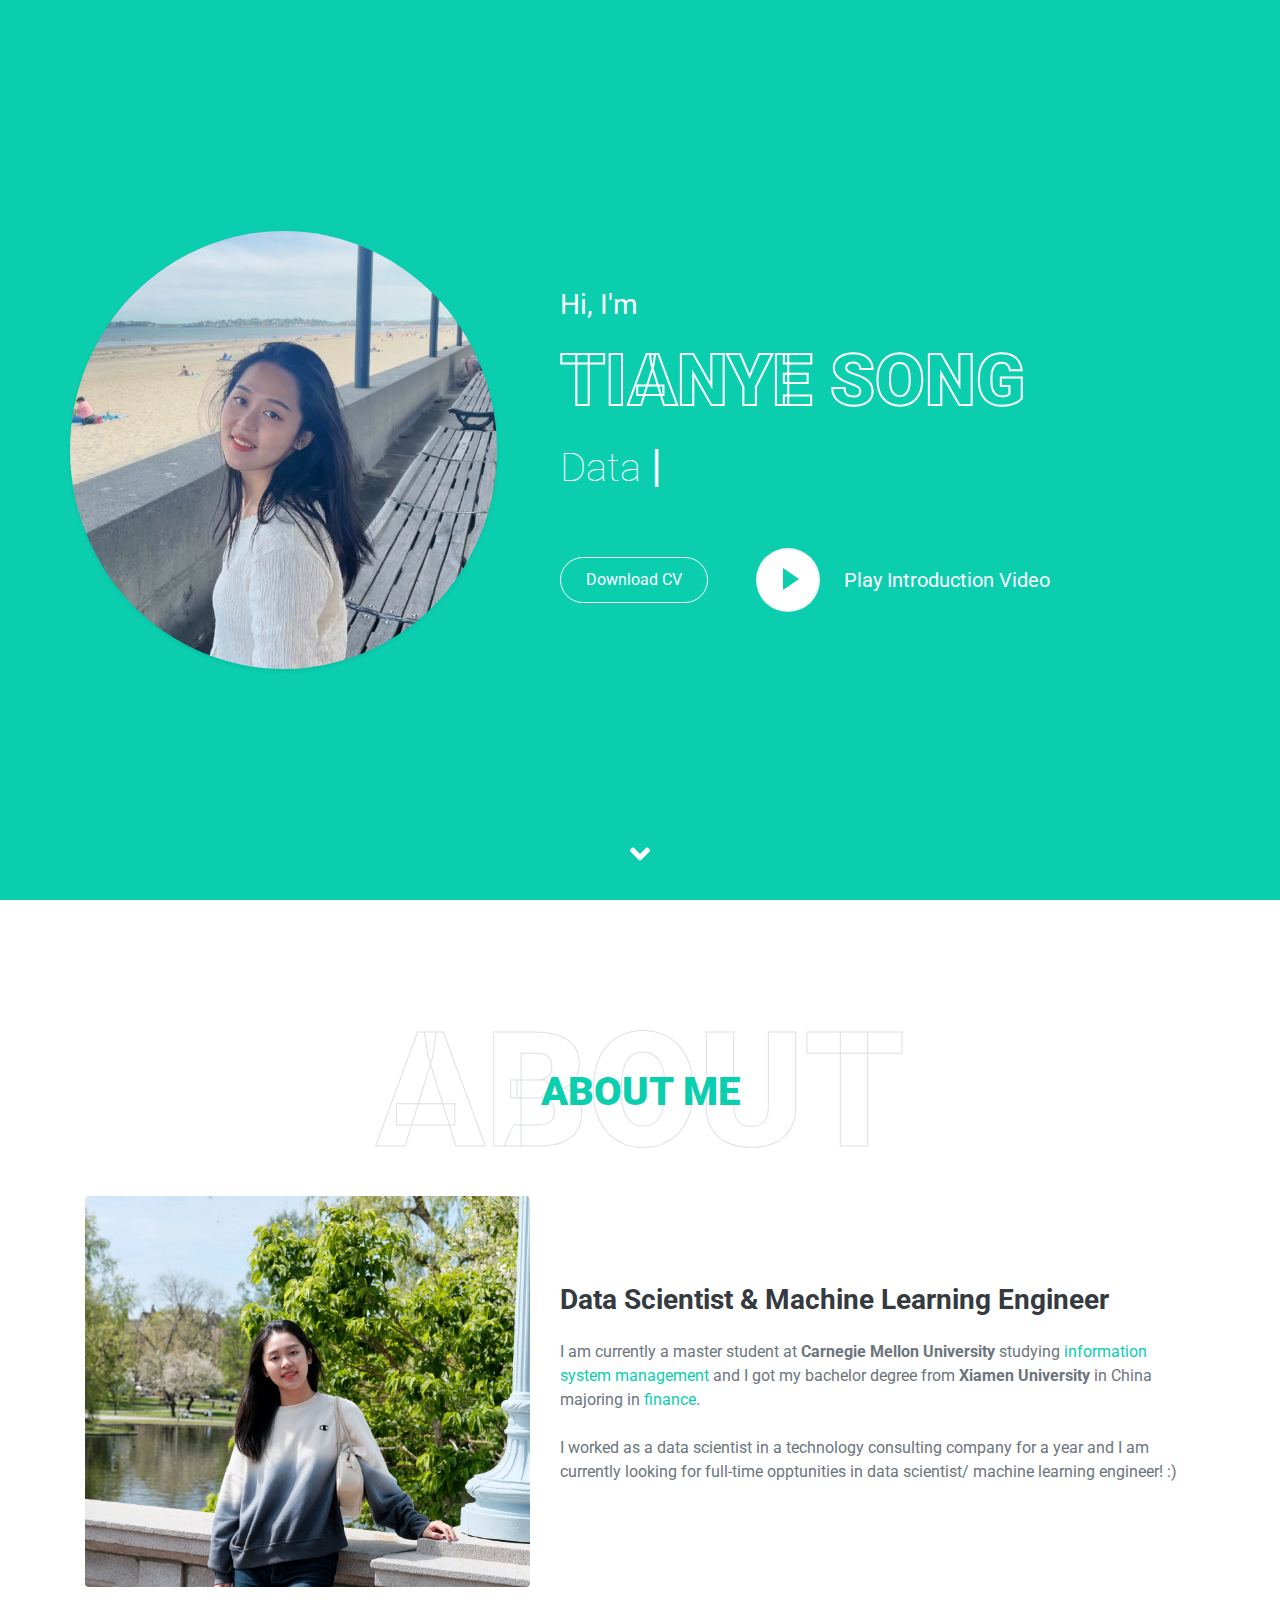
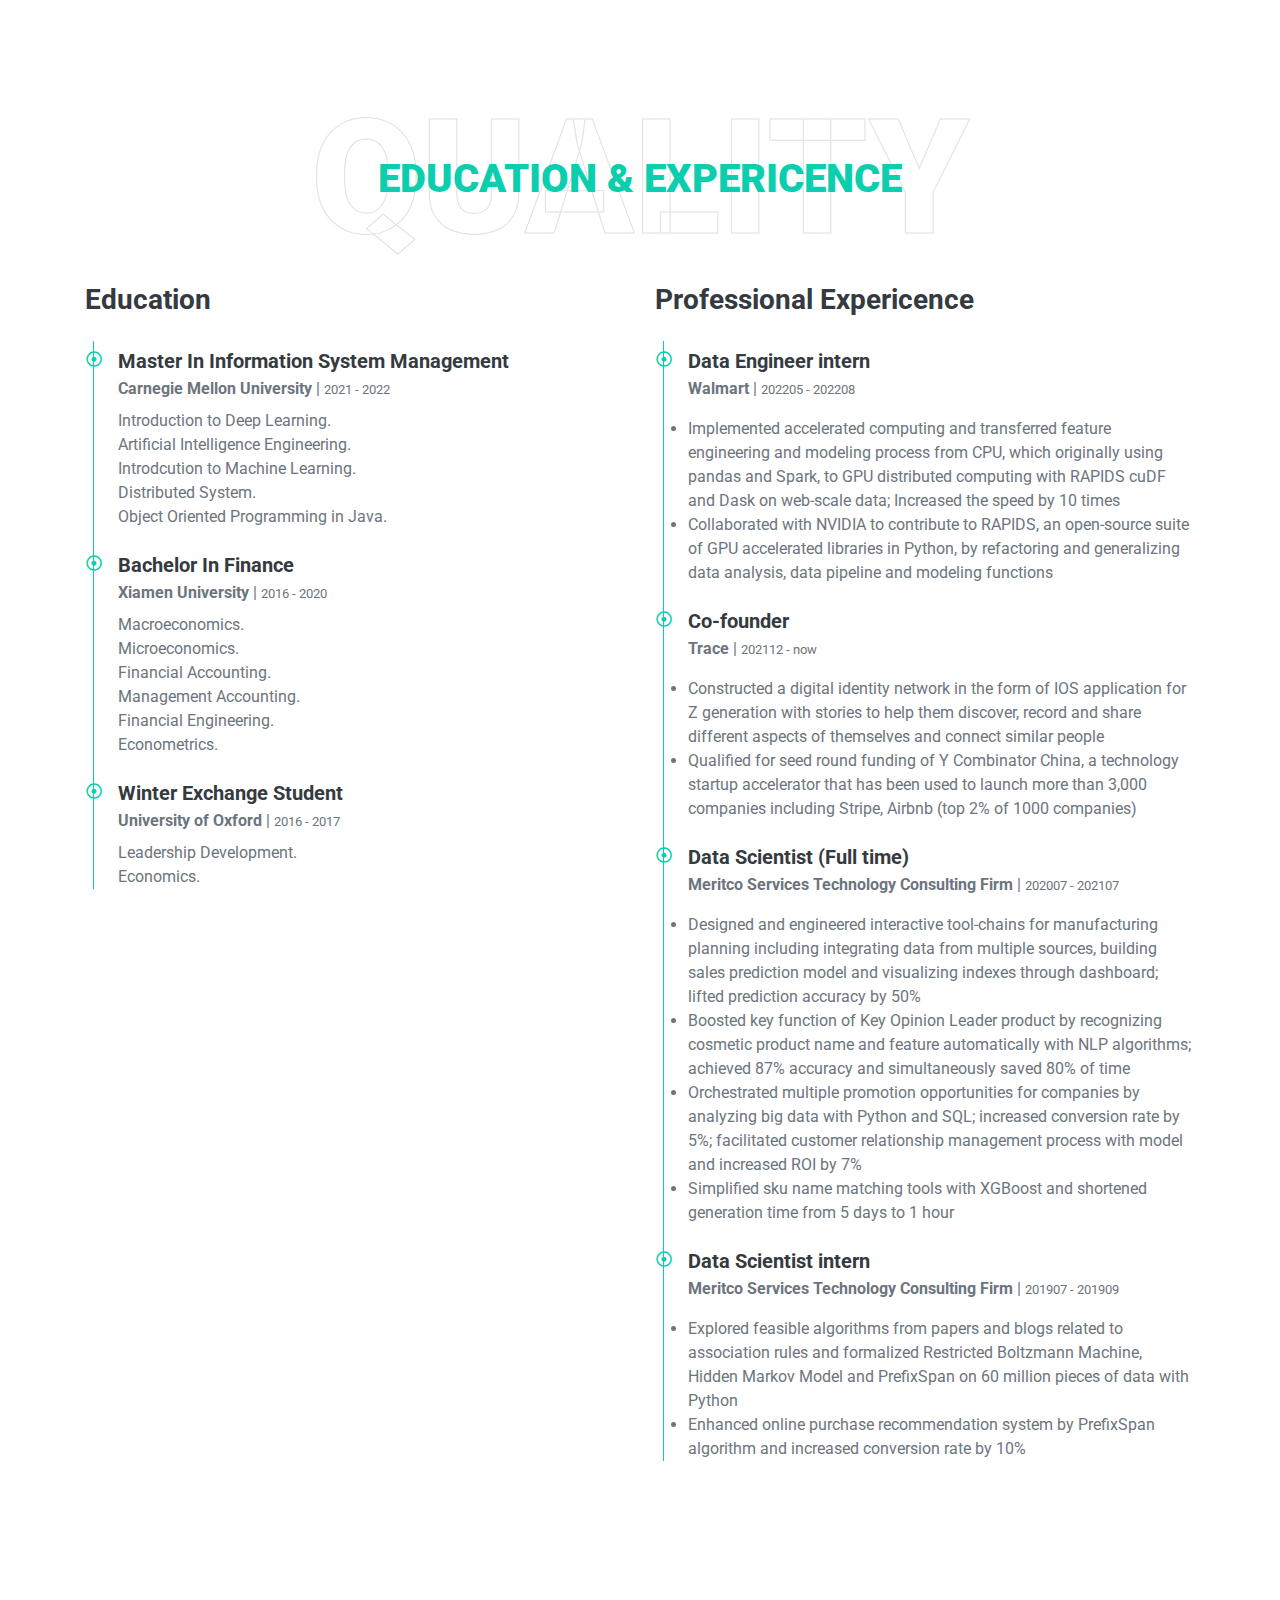
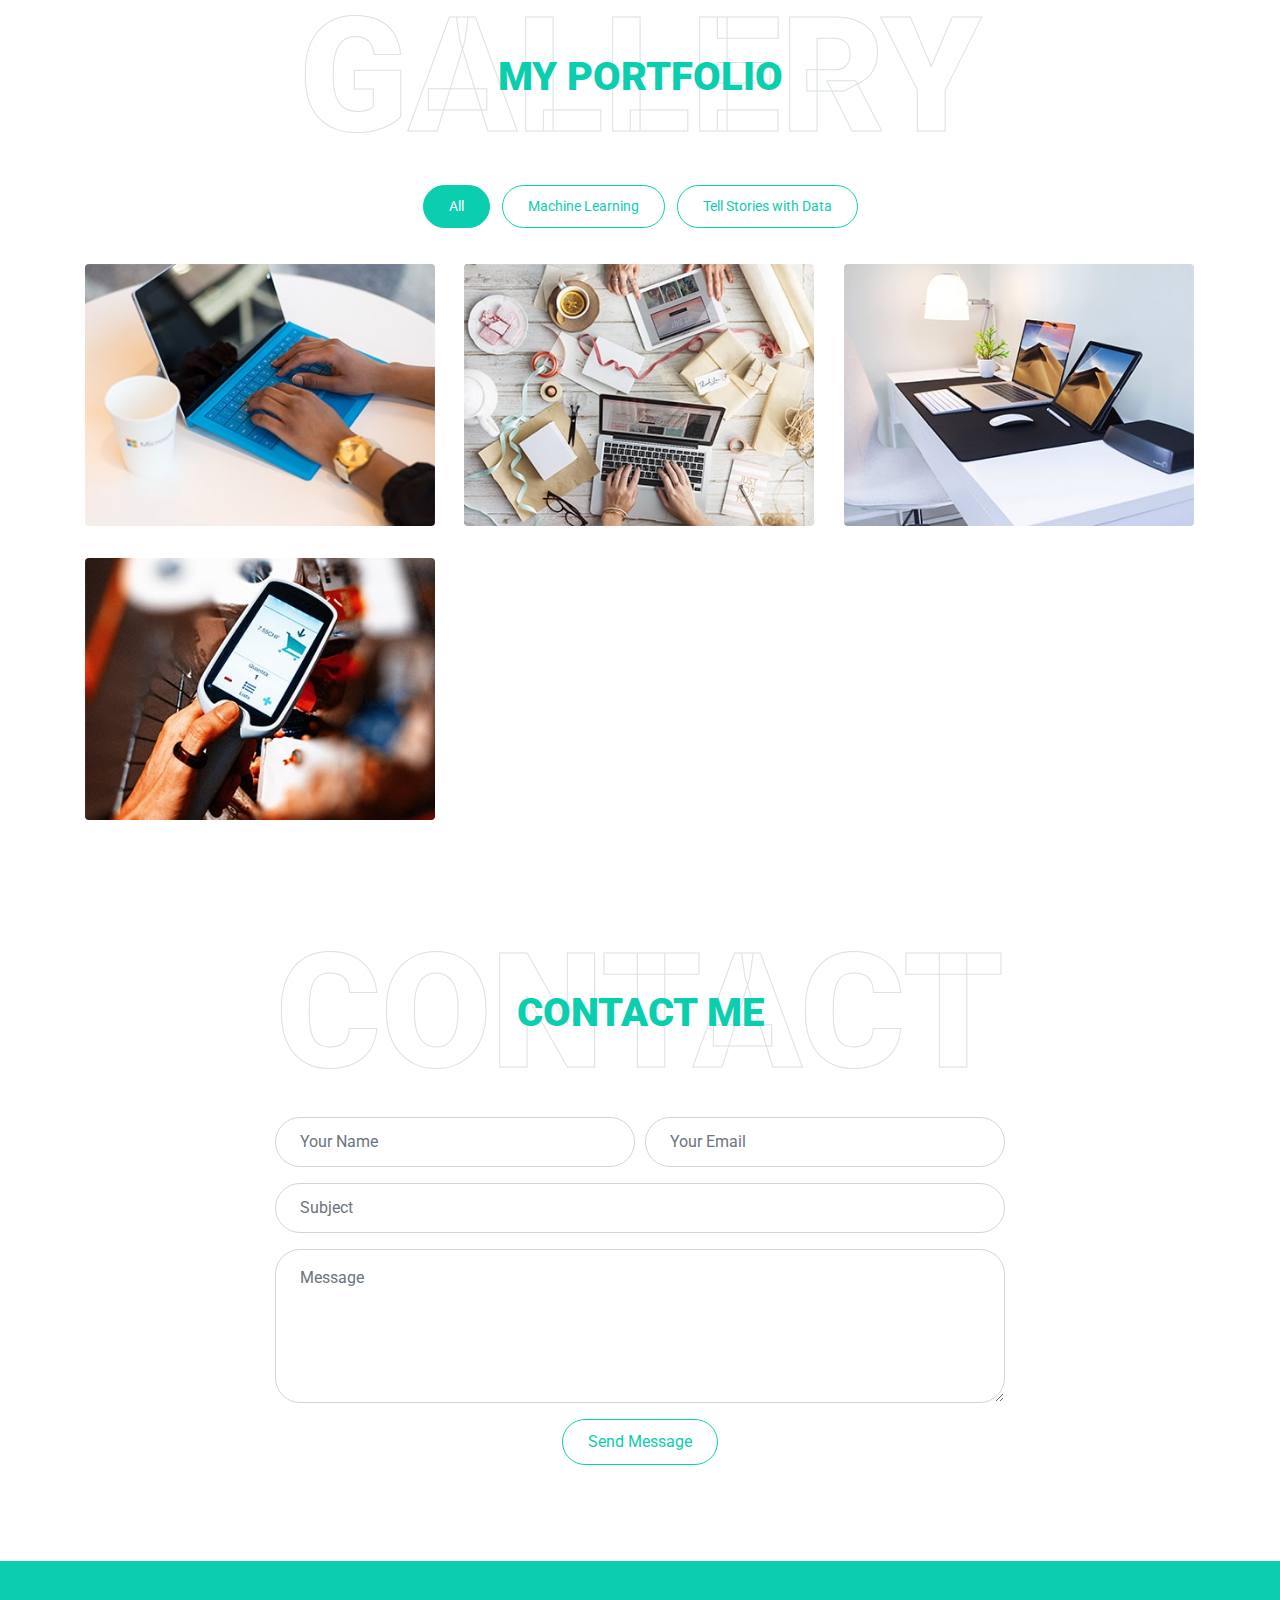
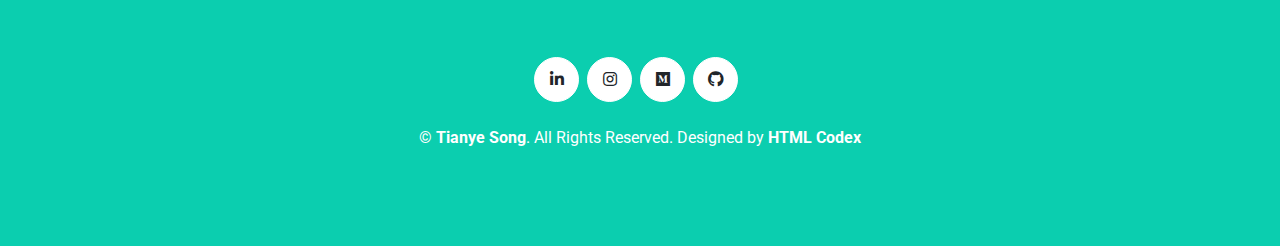
==== commit 619cea9c: "Update index.html" ====
--- a/index.html
+++ b/index.html
@@ -428,9 +428,9 @@
                     <div class="position-relative overflow-hidden mb-2">
                         <img class="img-fluid rounded w-100" src="img/portfolio-4.jpg" alt="">
                         <div class="portfolio-btn bg-primary d-flex align-items-center justify-content-center">
-                            <a href="https://data.oecd.org/chart/6Ofr" data-lightbox="portfolio">
-                                <i class="fa fa-plus text-white" style="font-size: 60px;"></i>
-                            </a>
+                            <a href="https://data.oecd.org/chart/6Ofr" >
+				<i class="fa fa-plus text-white" style="font-size: 60px;"></i>
+			    </a>
                         </div>
                     </div>
                 </div>
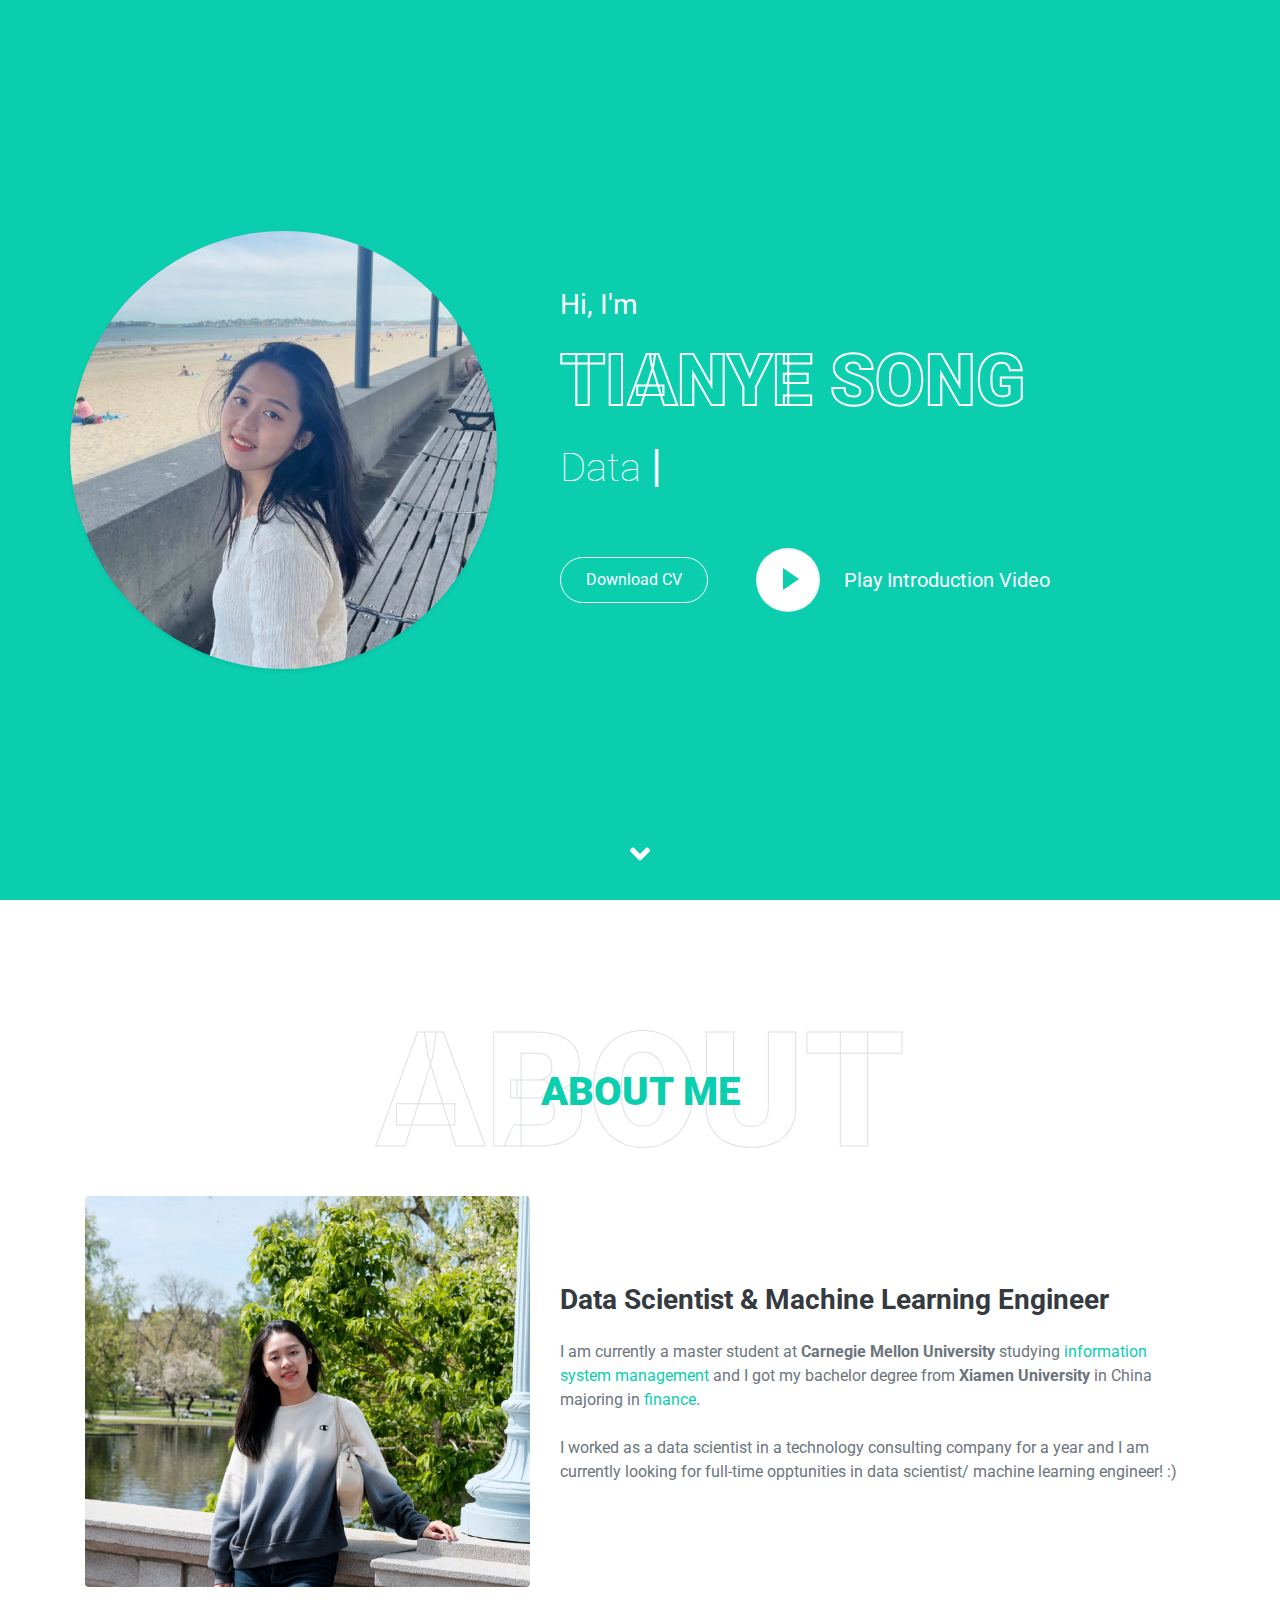
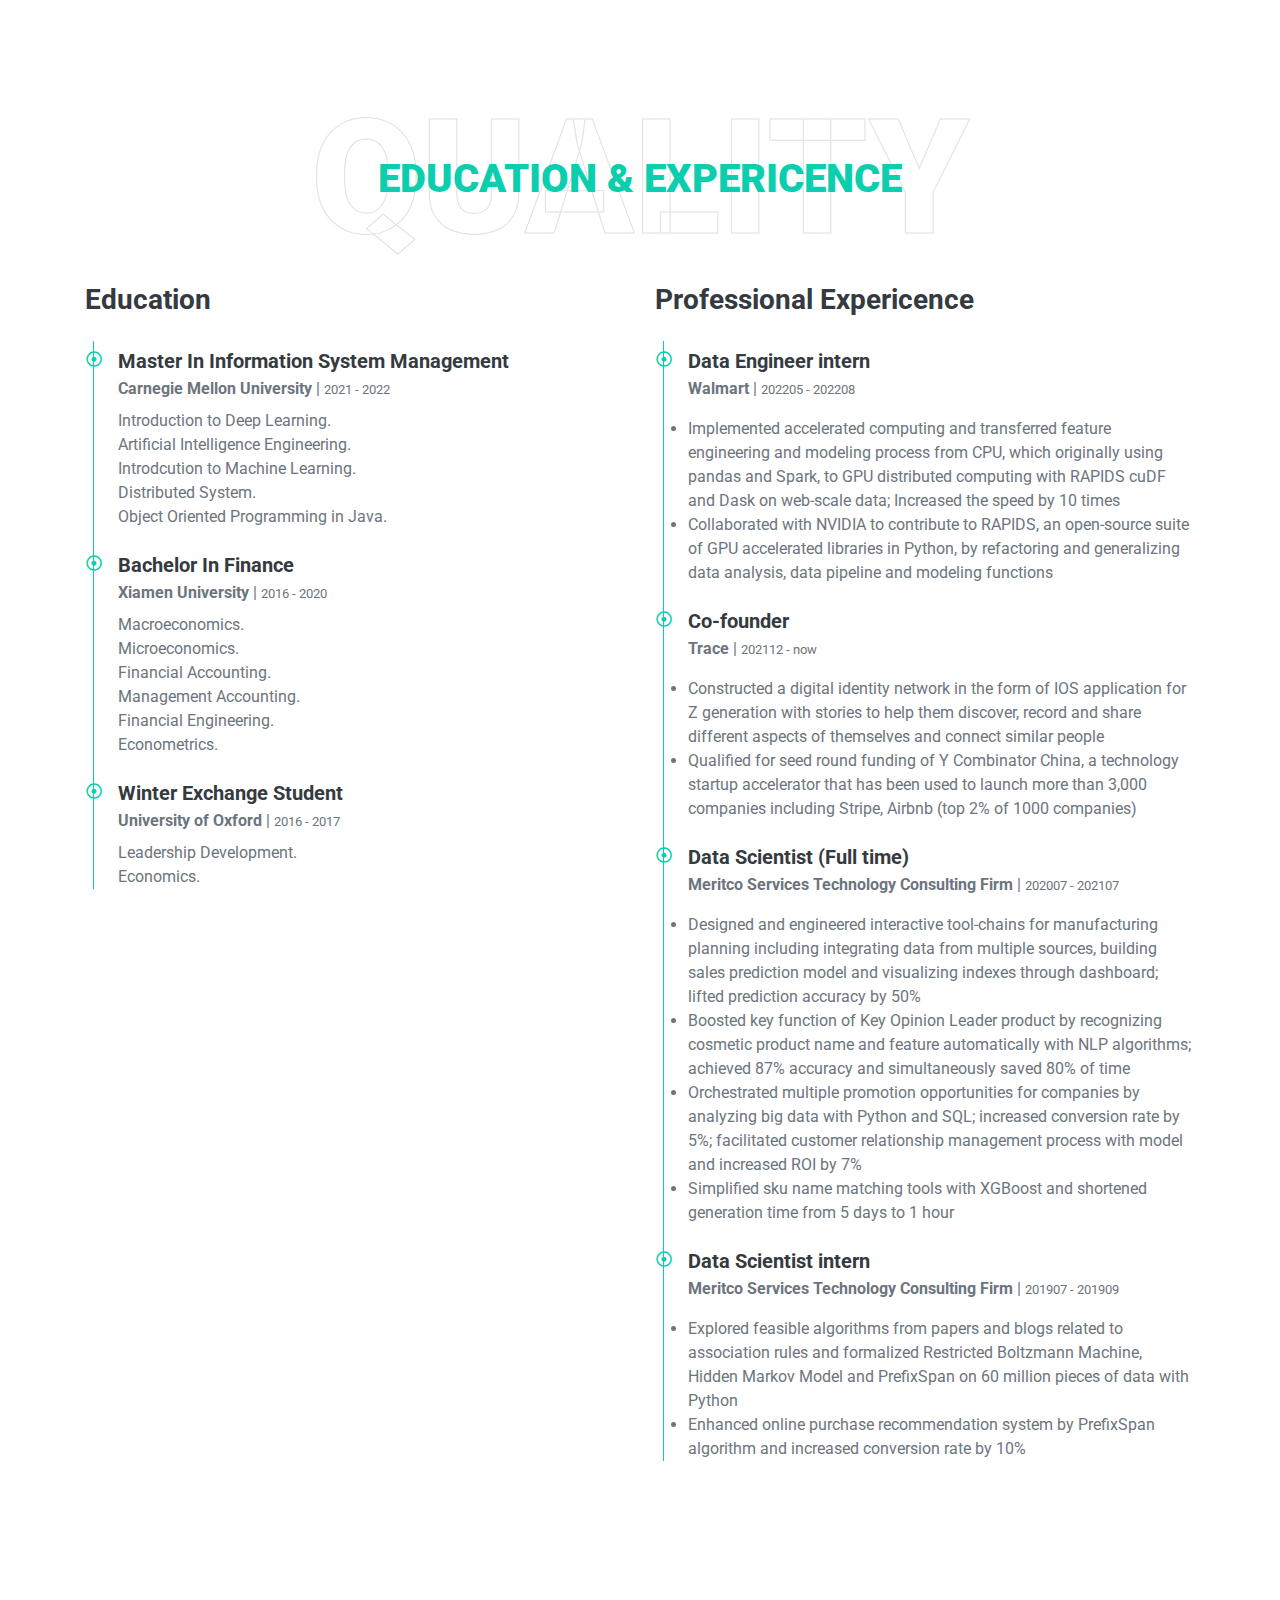
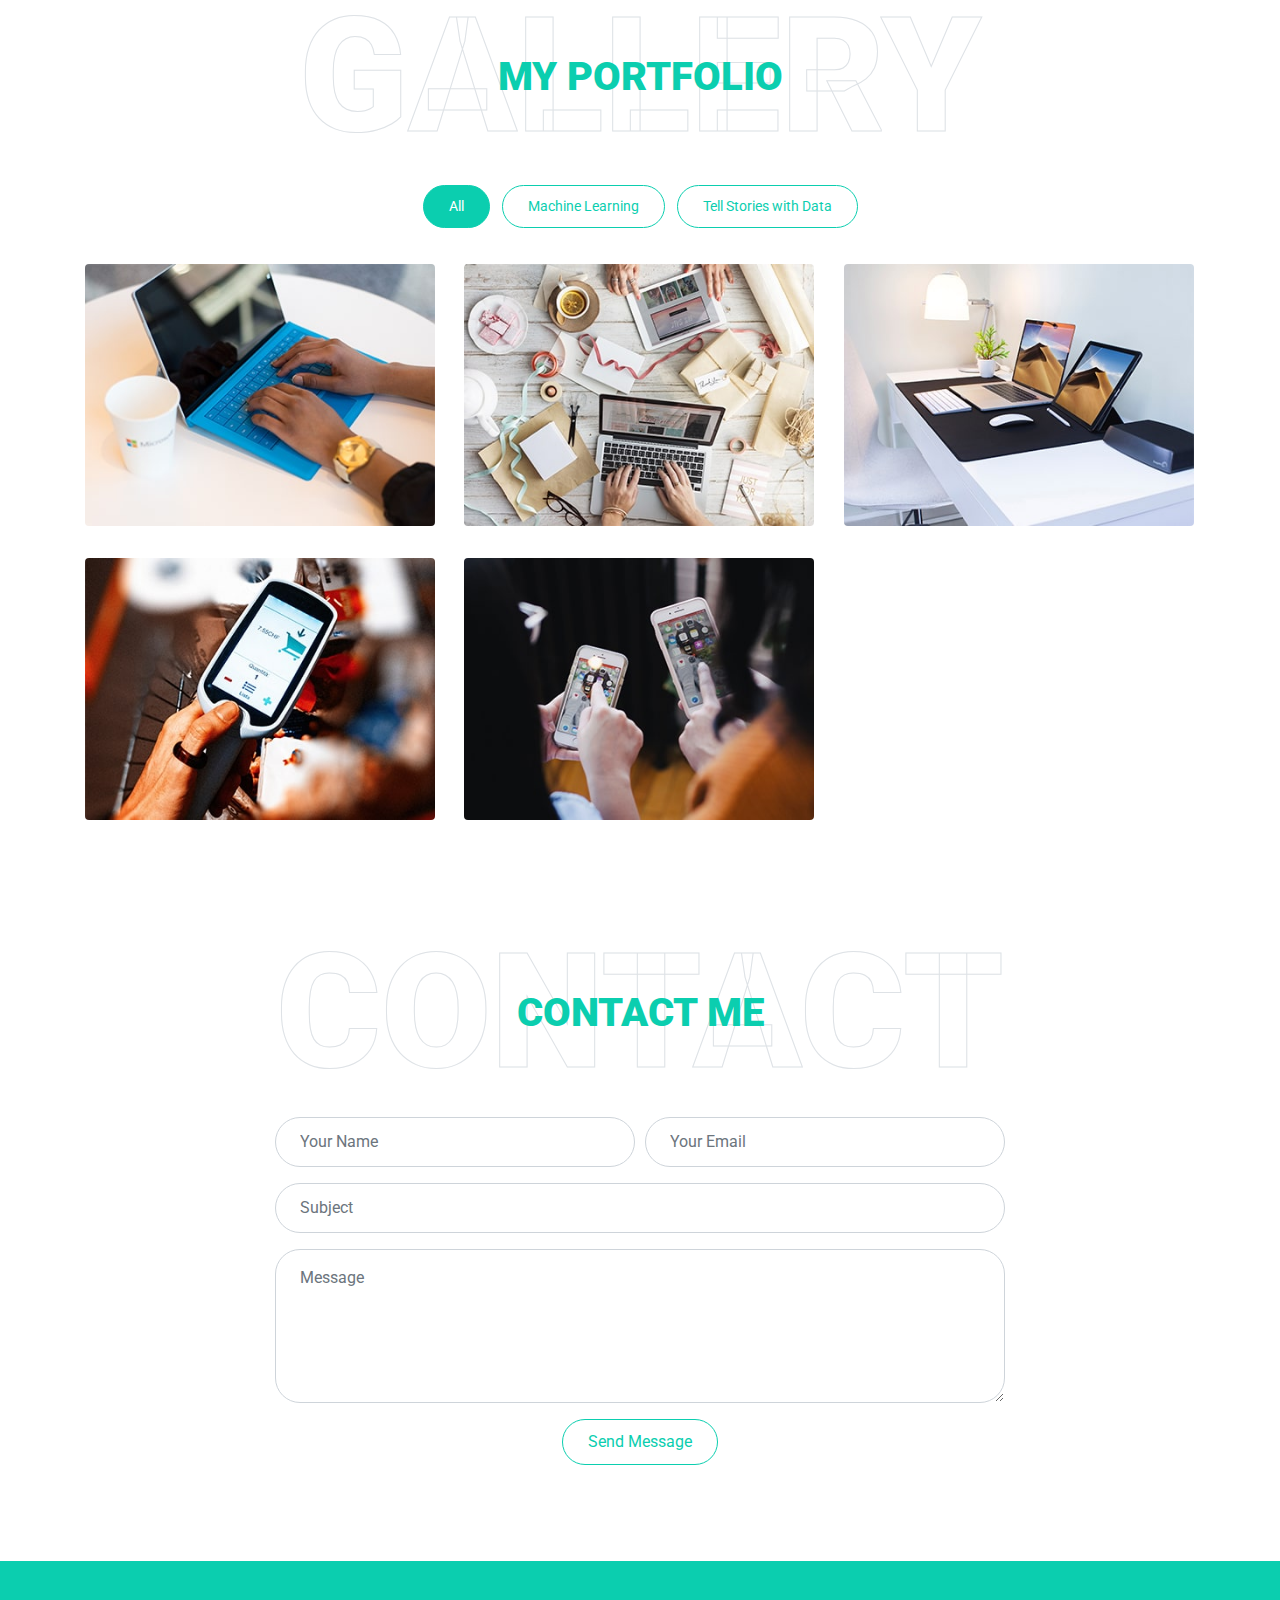
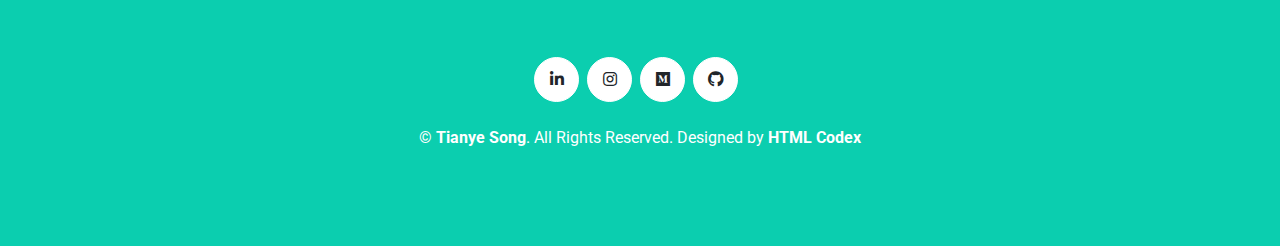
==== commit cb5497b4: "Update index.html" ====
--- a/index.html
+++ b/index.html
@@ -434,17 +434,17 @@
                         </div>
                     </div>
                 </div>
-<!--                 <div class="col-lg-4 col-md-6 mb-4 portfolio-item second">
+                <div class="col-lg-4 col-md-6 mb-4 portfolio-item second">
                     <div class="position-relative overflow-hidden mb-2">
                         <img class="img-fluid rounded w-100" src="img/portfolio-5.jpg" alt="">
                         <div class="portfolio-btn bg-primary d-flex align-items-center justify-content-center">
-                            <a href="img/portfolio-5.jpg" data-lightbox="portfolio">
+                            <a href="Tell_stories_with_data/Assignment1.2.html" >
                                 <i class="fa fa-plus text-white" style="font-size: 60px;"></i>
                             </a>
                         </div>
                     </div>
                 </div>
-                <div class="col-lg-4 col-md-6 mb-4 portfolio-item third">
+<!--                 <div class="col-lg-4 col-md-6 mb-4 portfolio-item third">
                     <div class="position-relative overflow-hidden mb-2">
                         <img class="img-fluid rounded w-100" src="img/portfolio-6.jpg" alt="">
                         <div class="portfolio-btn bg-primary d-flex align-items-center justify-content-center">
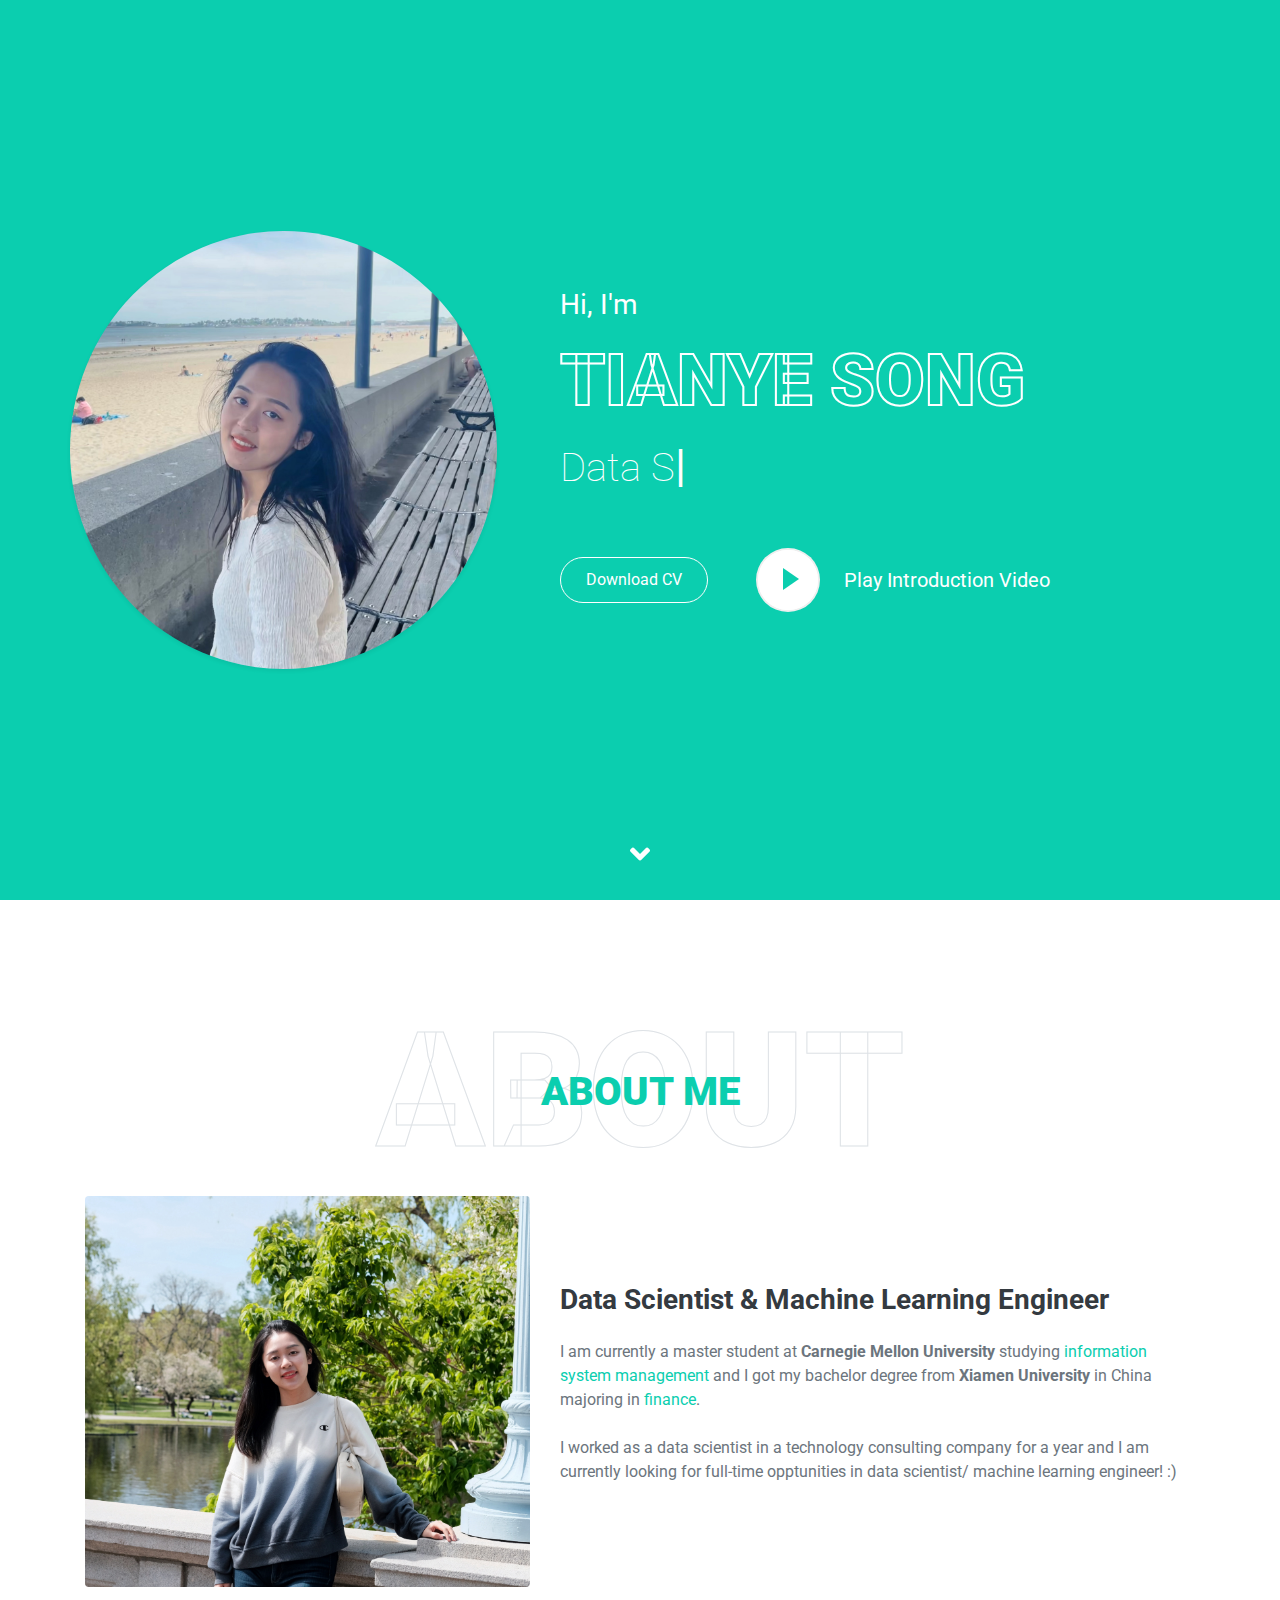
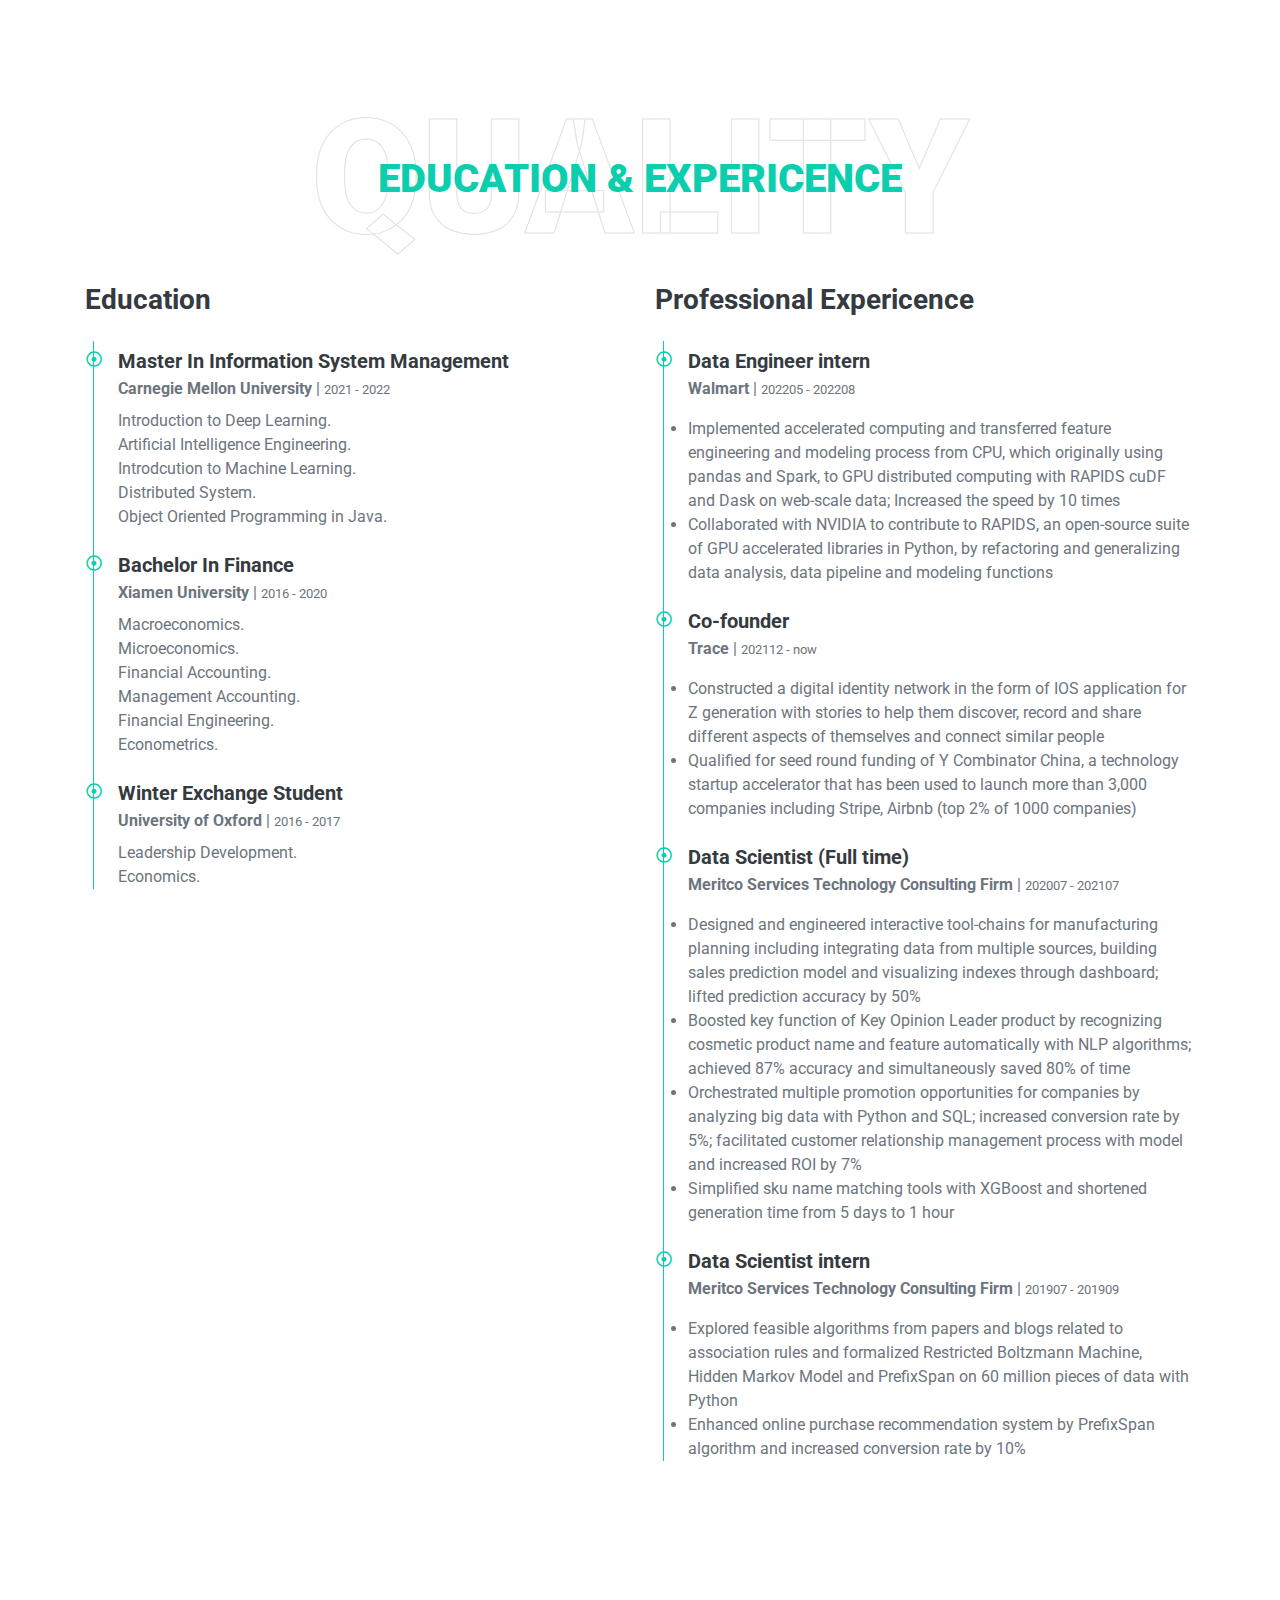
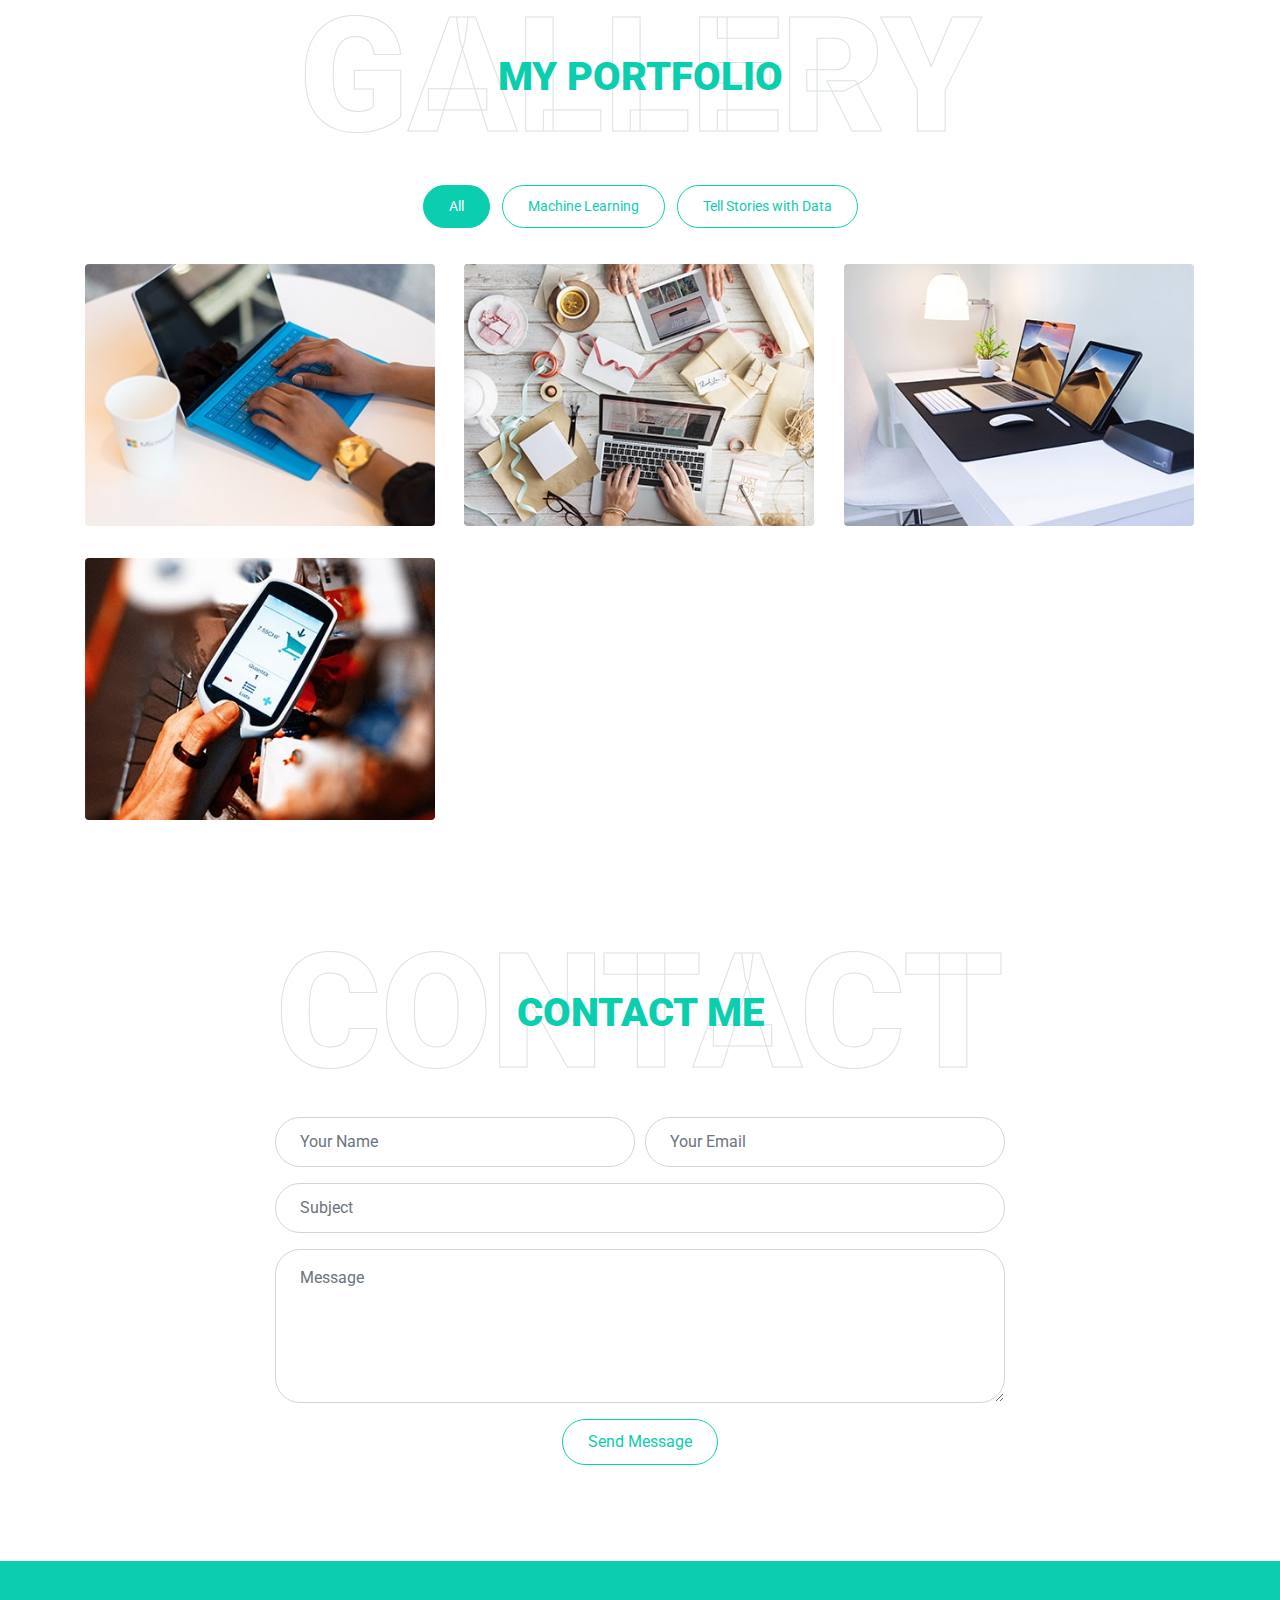
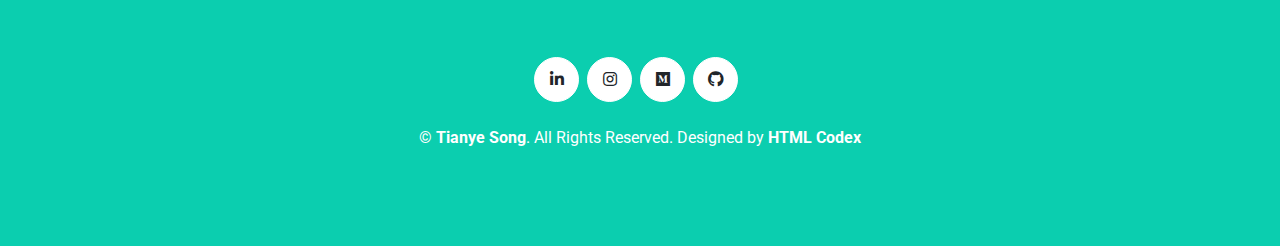
==== commit 64c78fe2: "Update index.html" ====
--- a/index.html
+++ b/index.html
@@ -428,13 +428,13 @@
                     <div class="position-relative overflow-hidden mb-2">
                         <img class="img-fluid rounded w-100" src="img/portfolio-4.jpg" alt="">
                         <div class="portfolio-btn bg-primary d-flex align-items-center justify-content-center">
-                            <a href="https://data.oecd.org/chart/6Ofr" >
+                            <a href="Tell_stories_with_data/Assignment1.html" >
 				<i class="fa fa-plus text-white" style="font-size: 60px;"></i>
 			    </a>
                         </div>
                     </div>
                 </div>
-                <div class="col-lg-4 col-md-6 mb-4 portfolio-item second">
+<!--                 <div class="col-lg-4 col-md-6 mb-4 portfolio-item second">
                     <div class="position-relative overflow-hidden mb-2">
                         <img class="img-fluid rounded w-100" src="img/portfolio-5.jpg" alt="">
                         <div class="portfolio-btn bg-primary d-flex align-items-center justify-content-center">
@@ -444,7 +444,7 @@
                         </div>
                     </div>
                 </div>
-<!--                 <div class="col-lg-4 col-md-6 mb-4 portfolio-item third">
+                <div class="col-lg-4 col-md-6 mb-4 portfolio-item third">
                     <div class="position-relative overflow-hidden mb-2">
                         <img class="img-fluid rounded w-100" src="img/portfolio-6.jpg" alt="">
                         <div class="portfolio-btn bg-primary d-flex align-items-center justify-content-center">
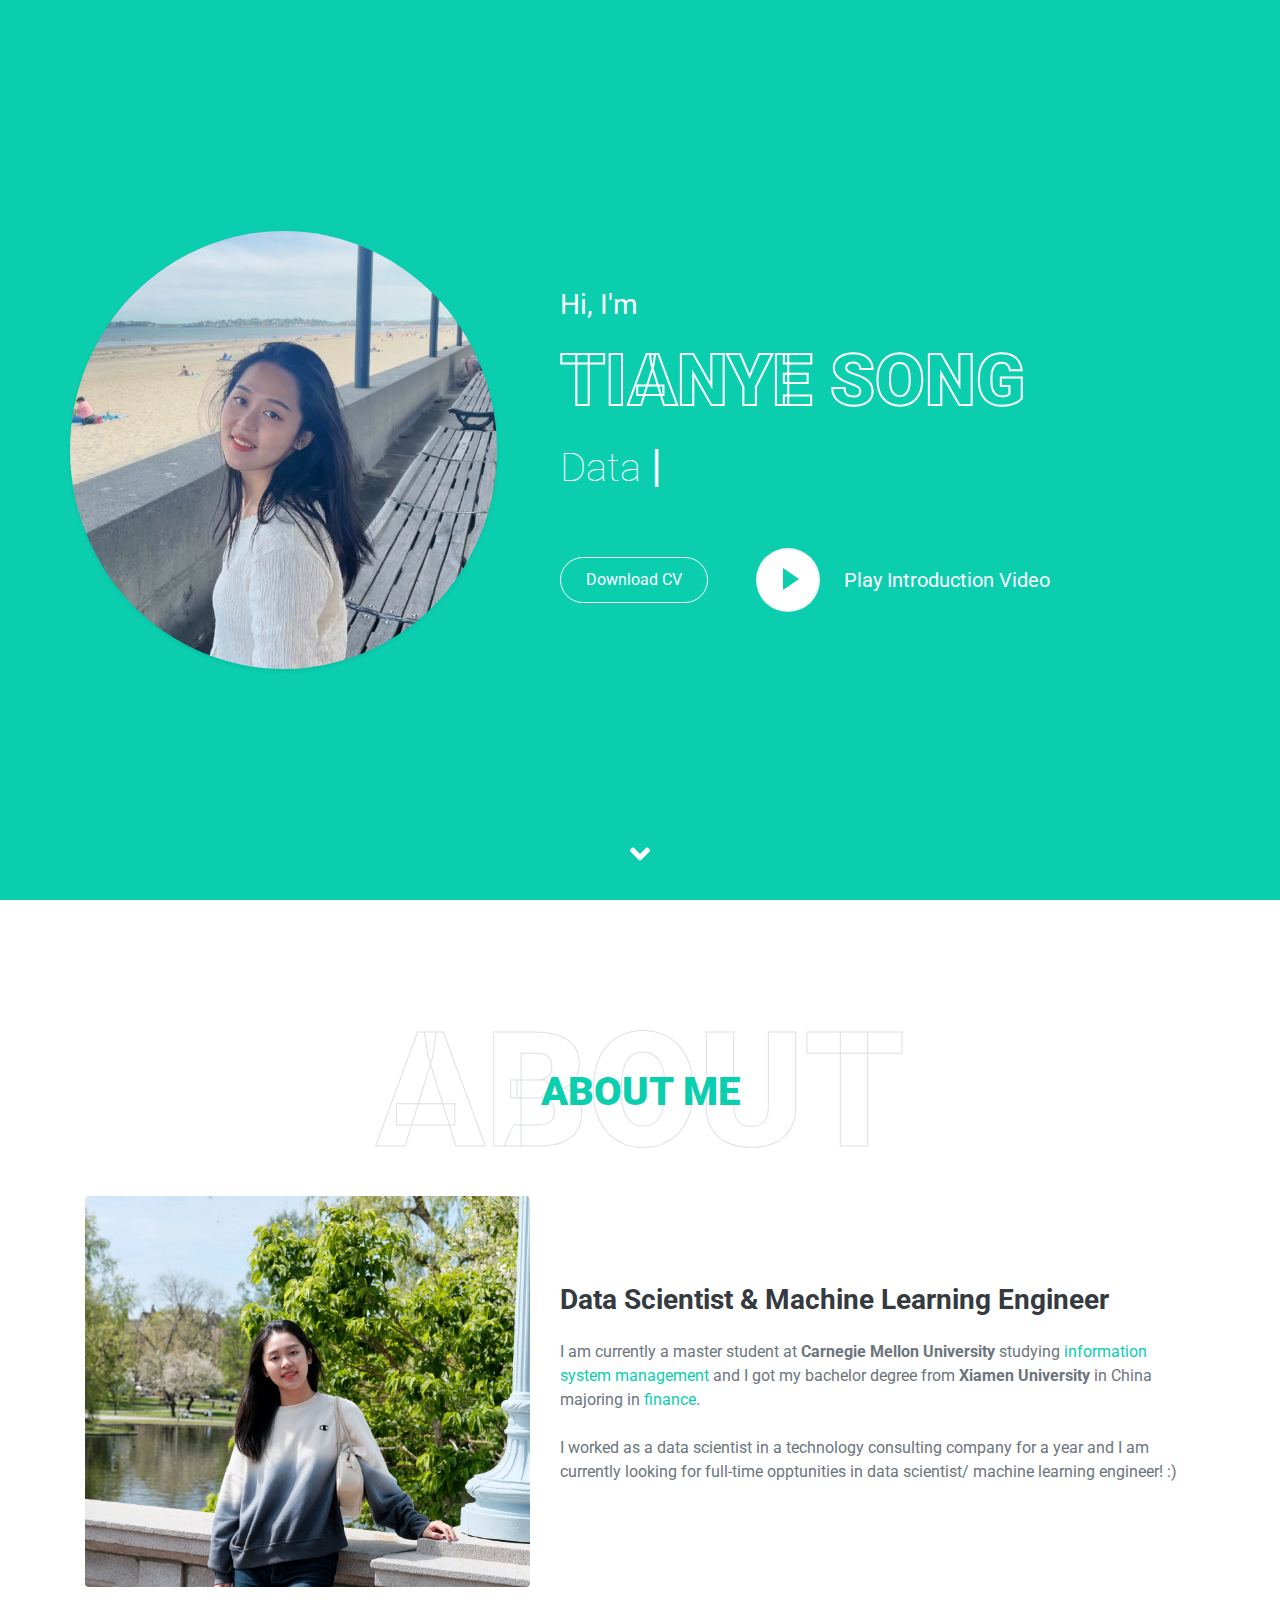
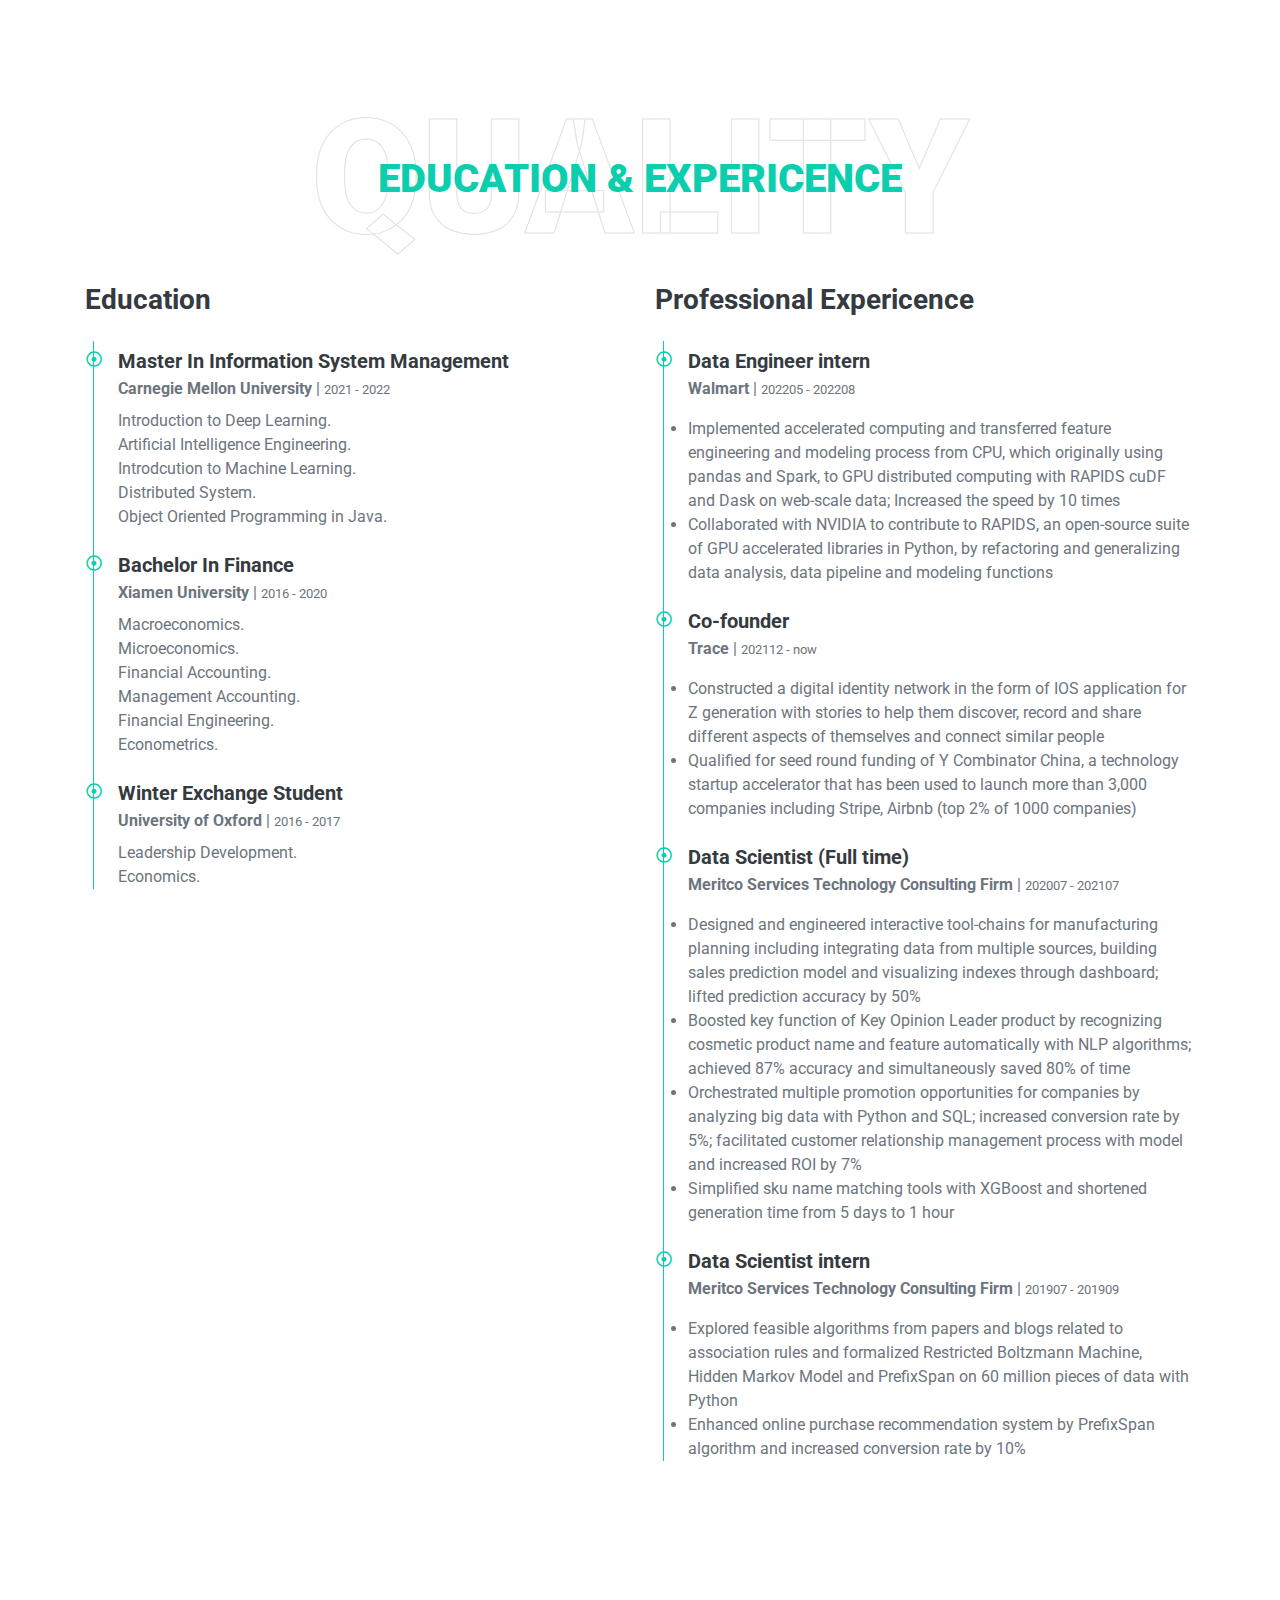
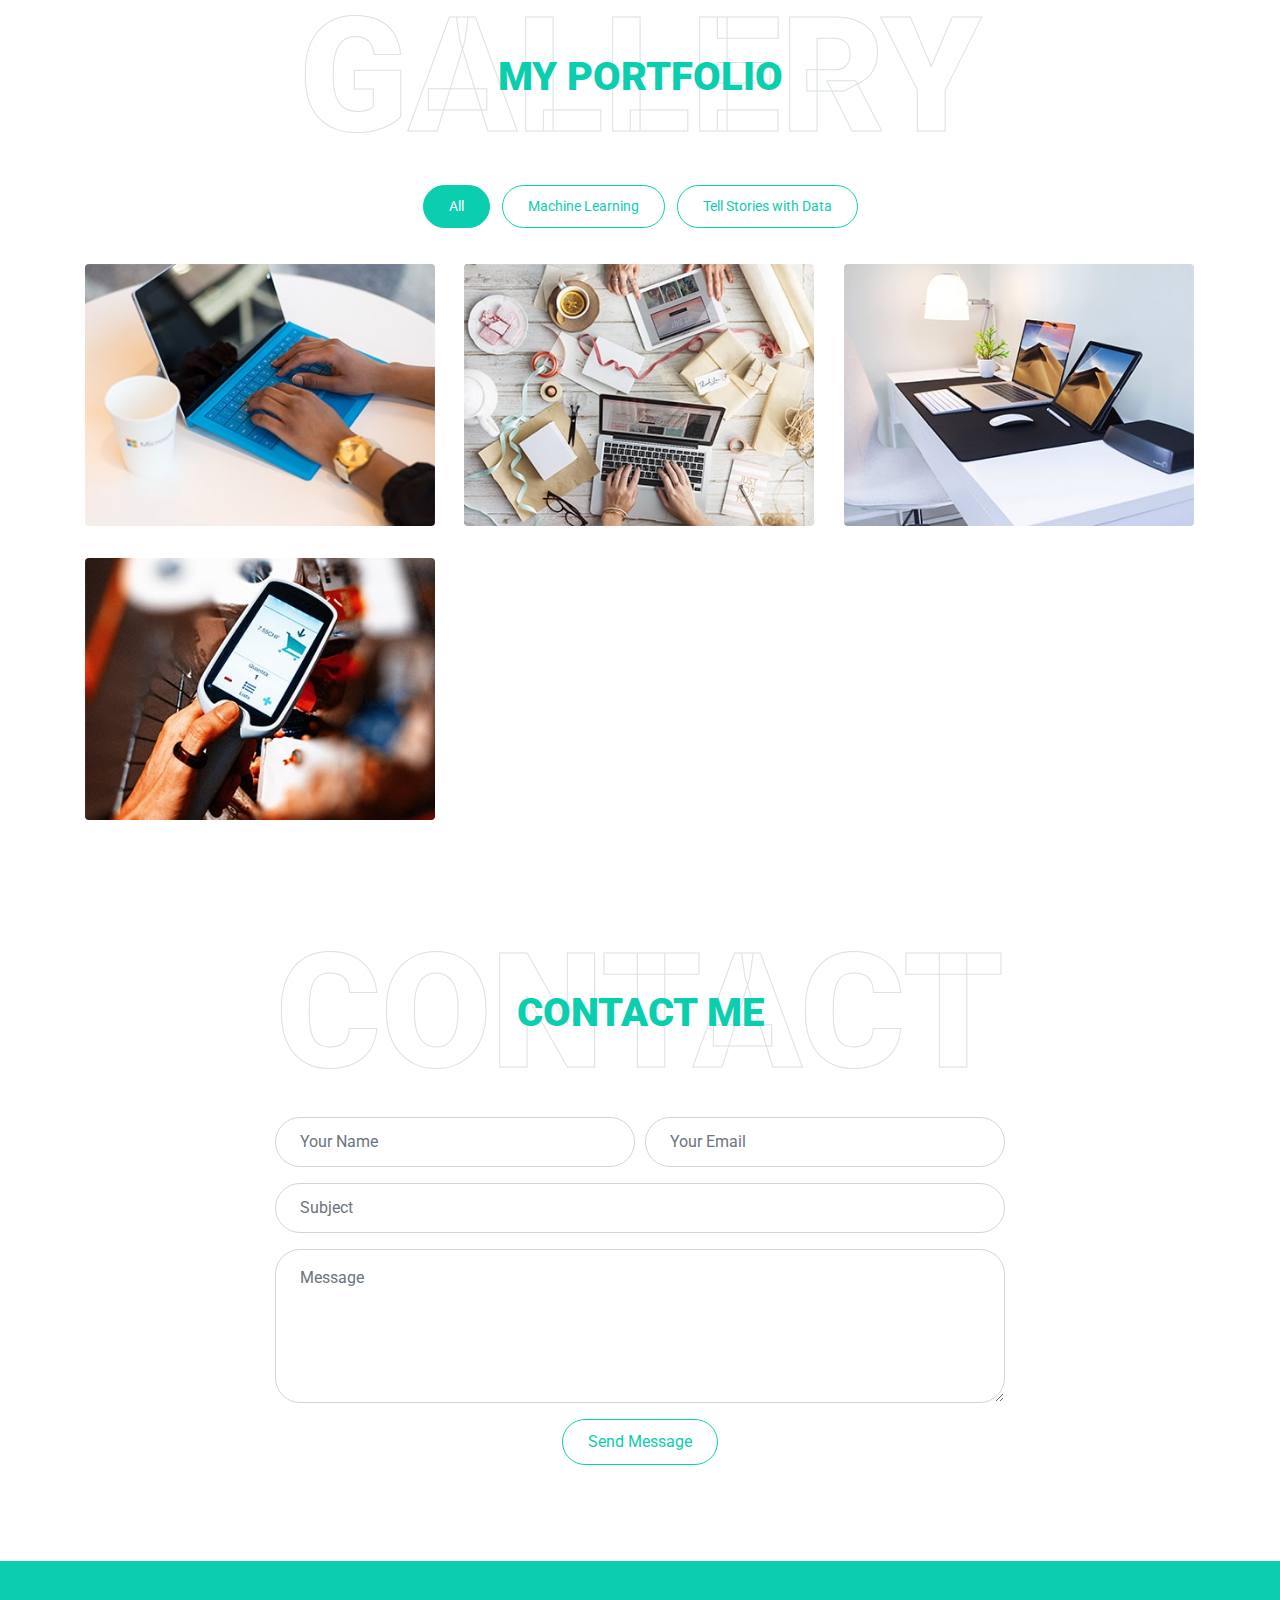
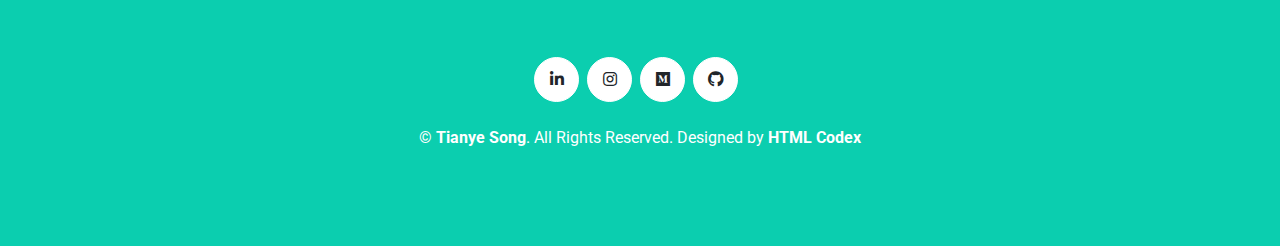
==== commit f544b169: "Update index.html" ====
--- a/index.html
+++ b/index.html
@@ -2,8 +2,9 @@
 <html lang="en">
 
 <head>
+    <title>Tianye Song</title>
     <meta charset="utf-8">
-    <title>Tianye Song </title>
+    
     <meta content="width=device-width, initial-scale=1.0" name="viewport">
     <meta content="Free HTML Templates" name="keywords">
     <meta content="Free HTML Templates" name="description">
@@ -428,7 +429,7 @@
                     <div class="position-relative overflow-hidden mb-2">
                         <img class="img-fluid rounded w-100" src="img/portfolio-4.jpg" alt="">
                         <div class="portfolio-btn bg-primary d-flex align-items-center justify-content-center">
-                            <a href="Tell_stories_with_data/Assignment1.html" >
+                            <a href="Tell_stories_with_data/Summary_Page.html" >
 				<i class="fa fa-plus text-white" style="font-size: 60px;"></i>
 			    </a>
                         </div>
